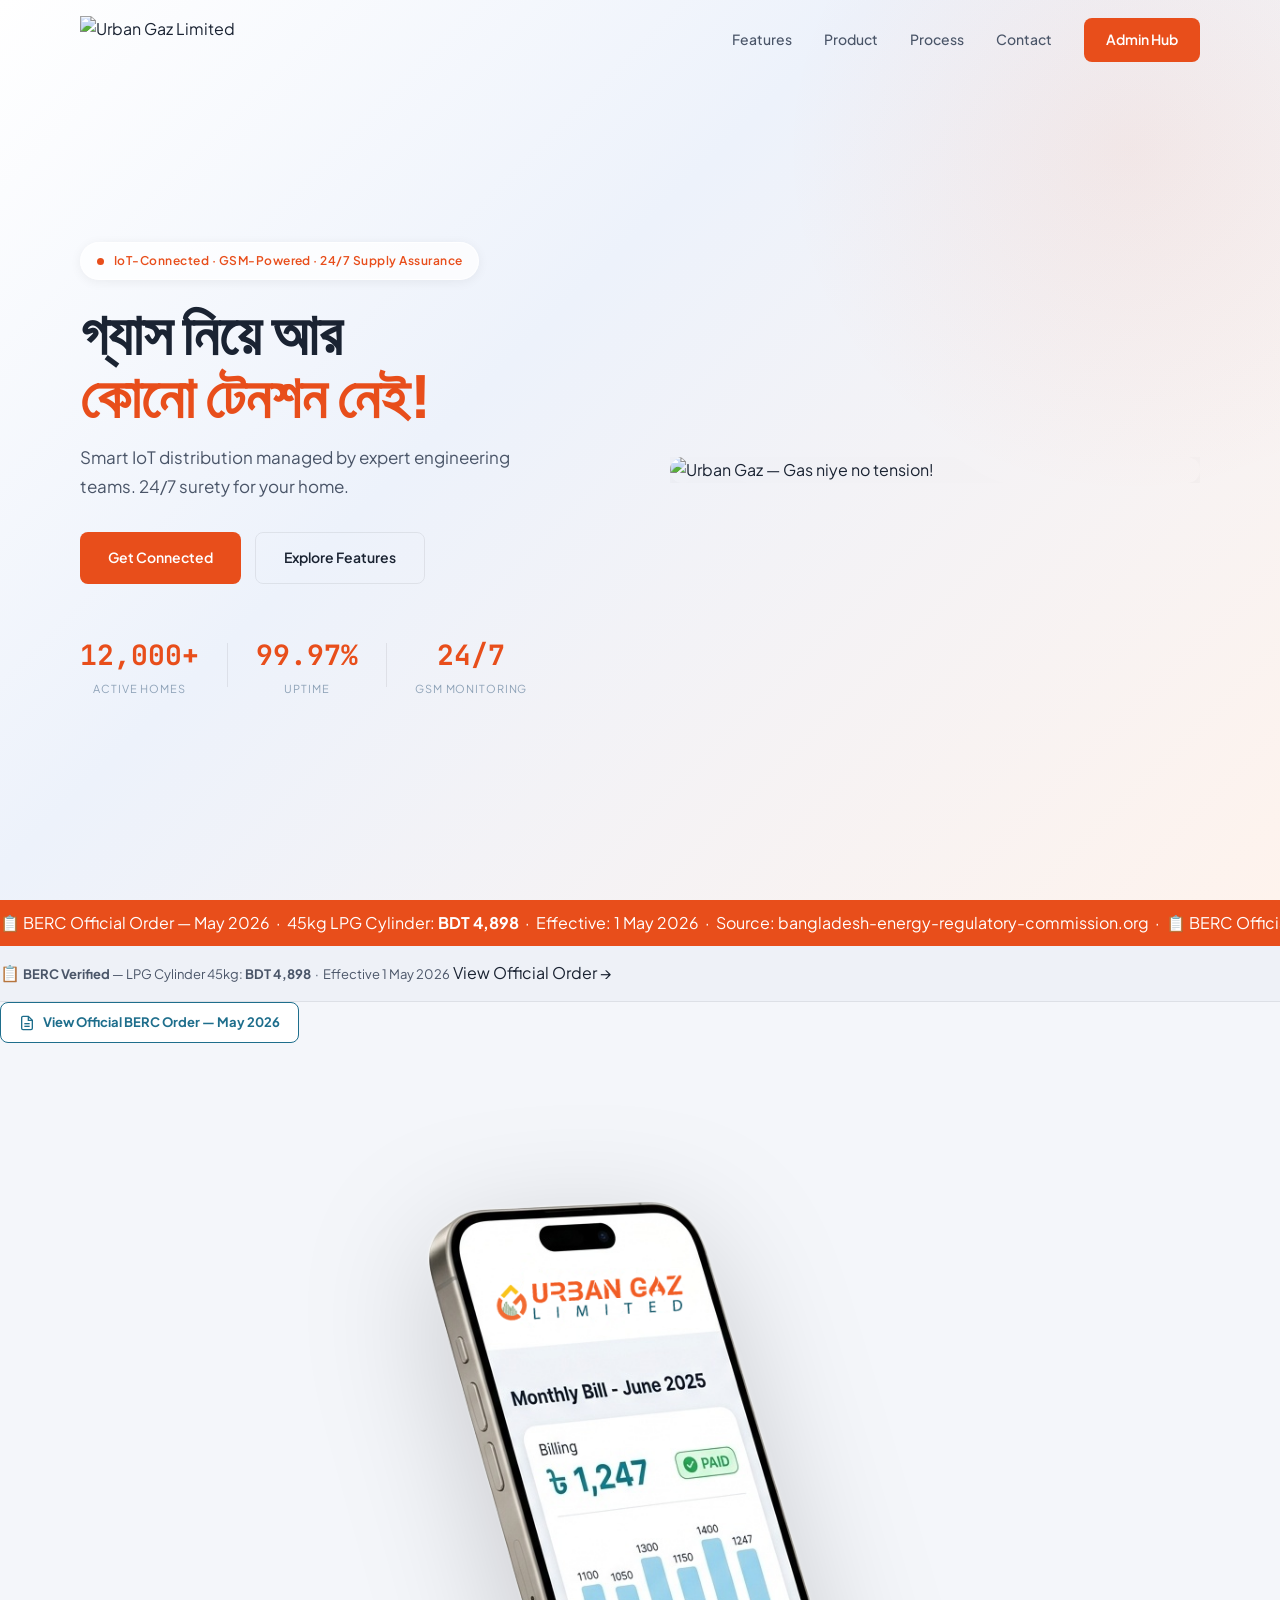
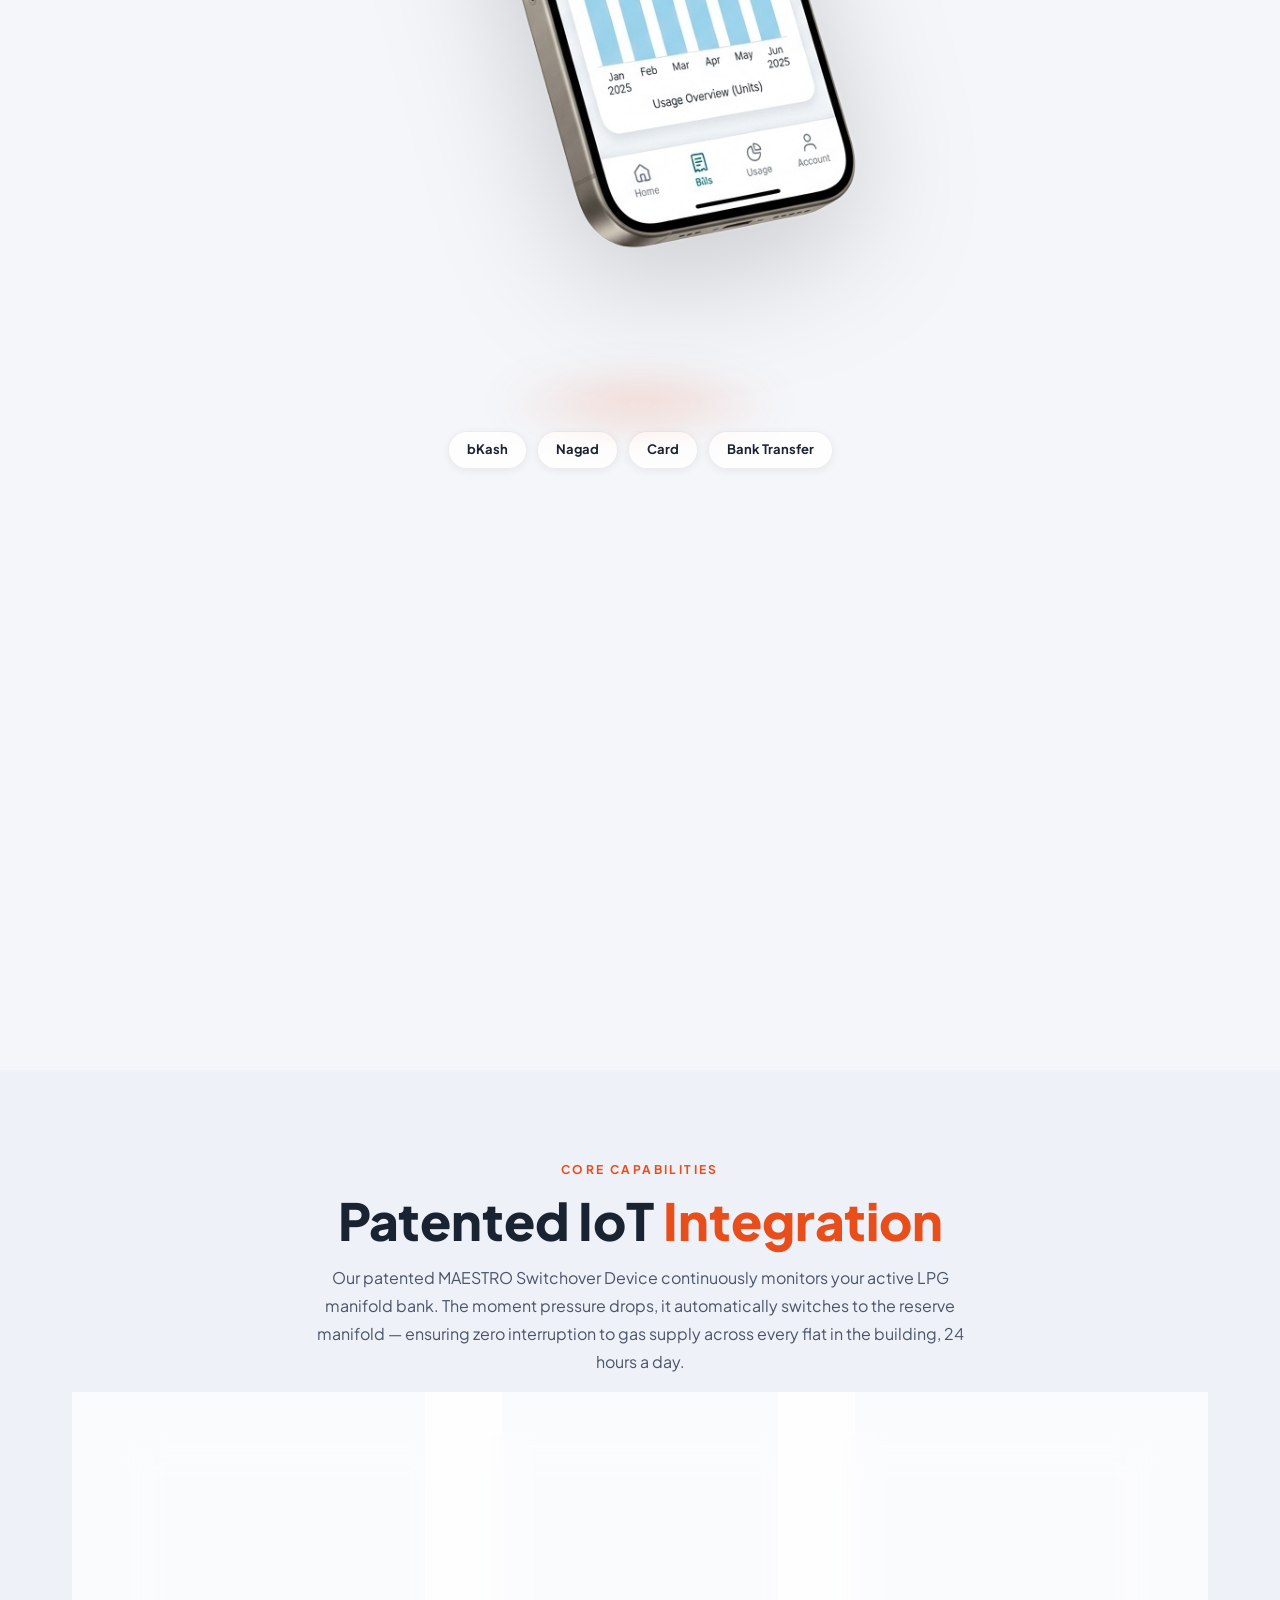
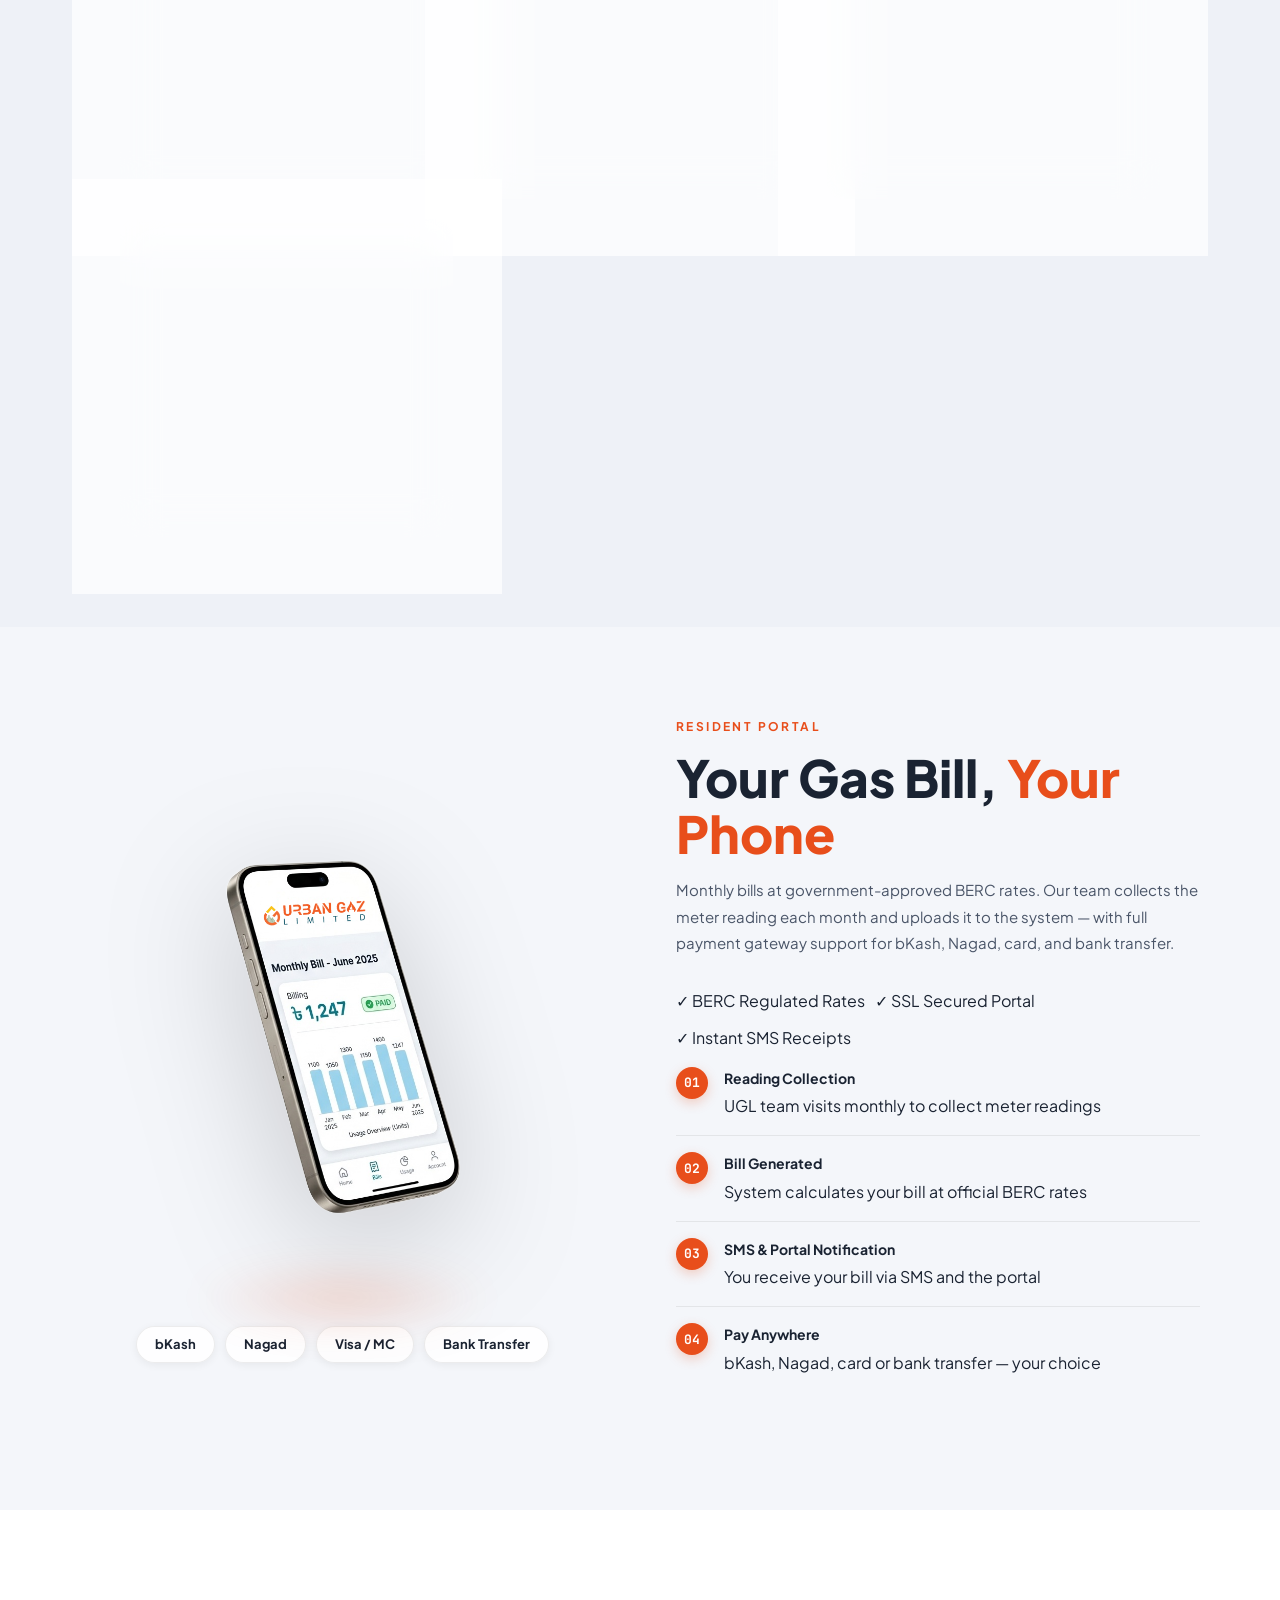
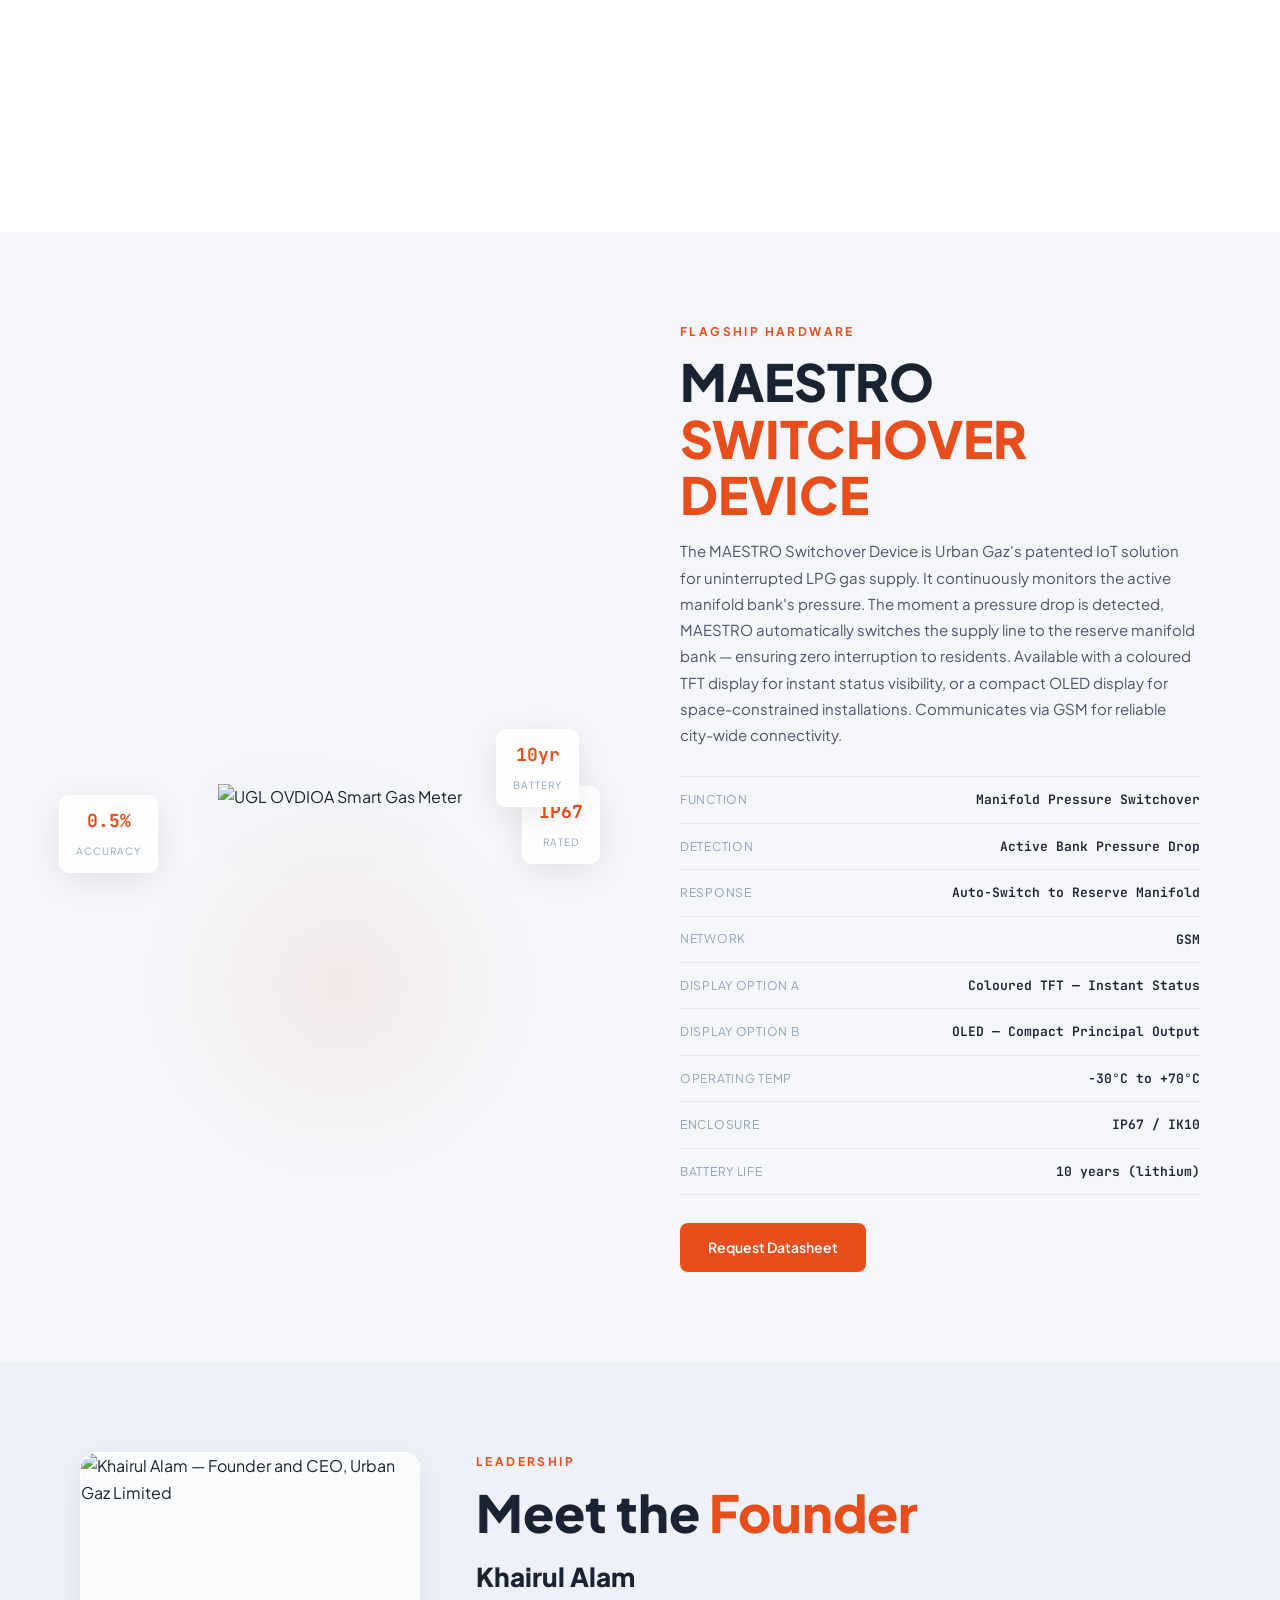
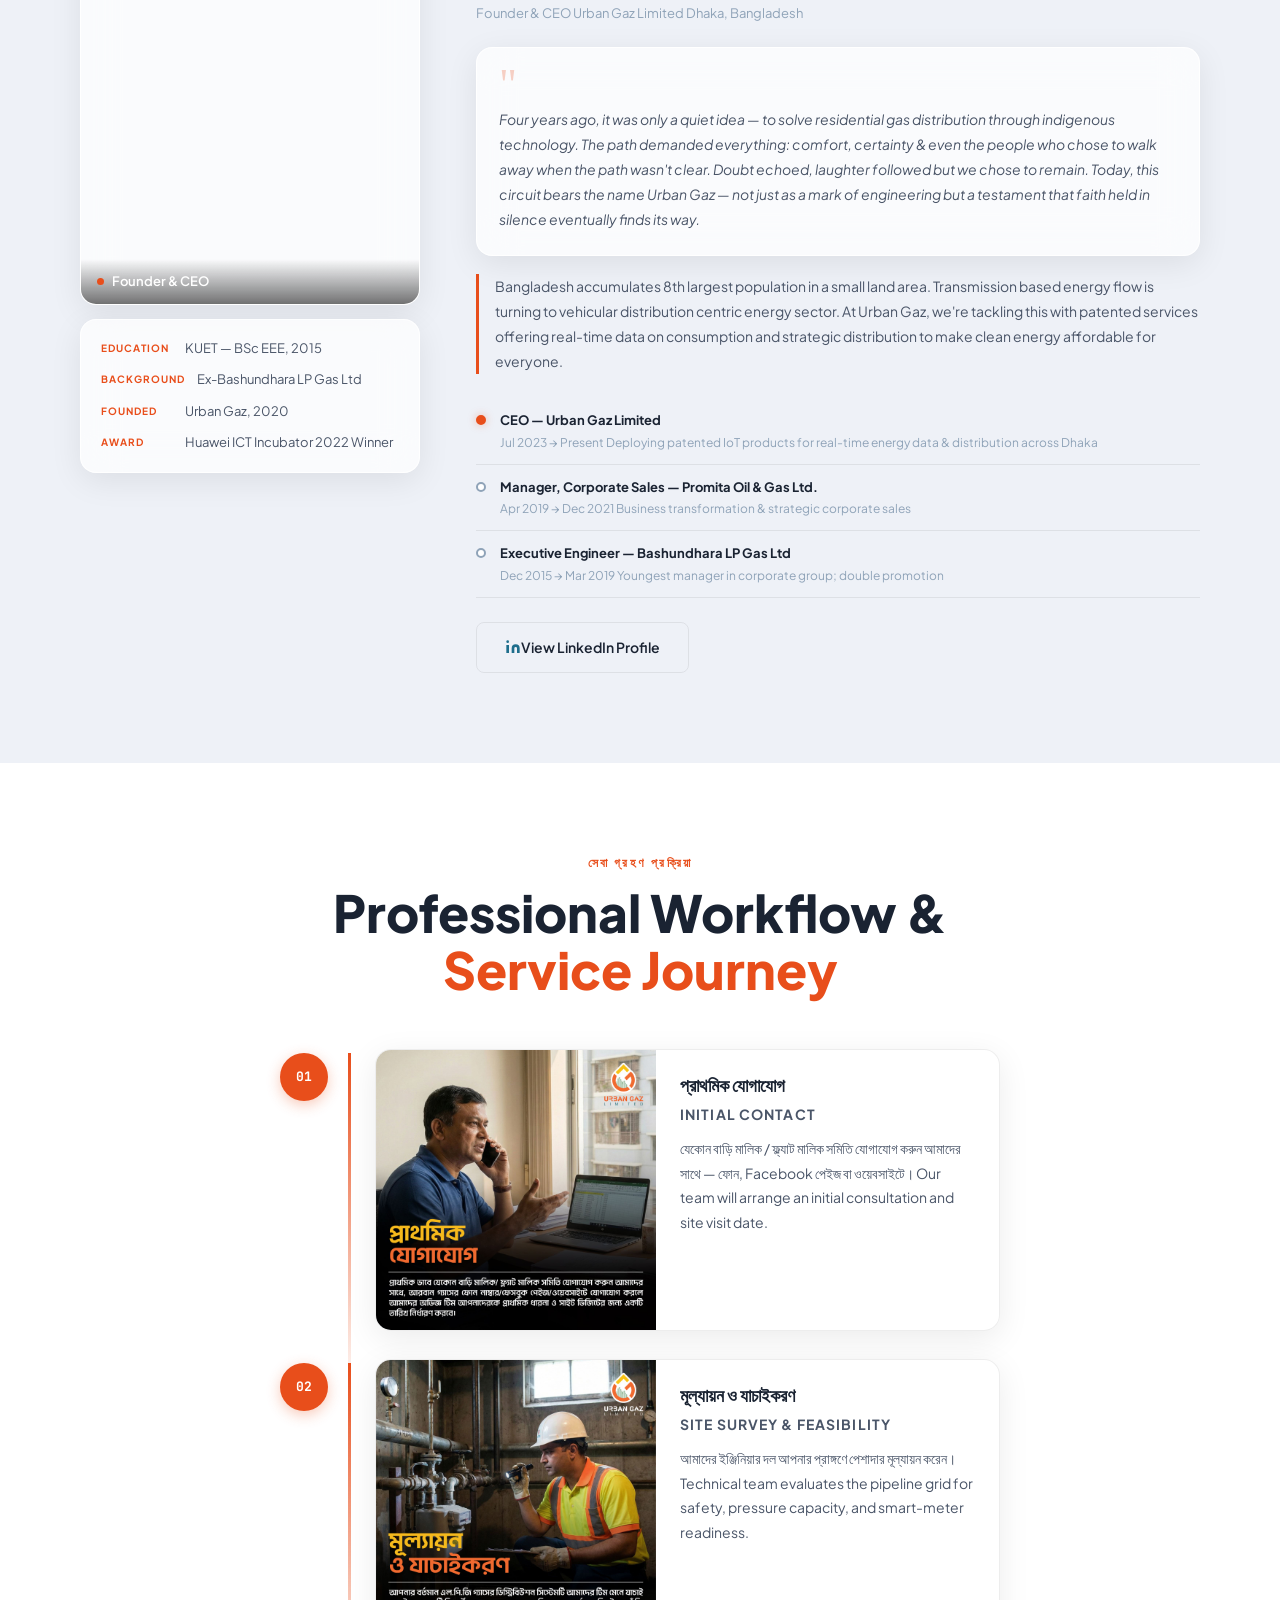
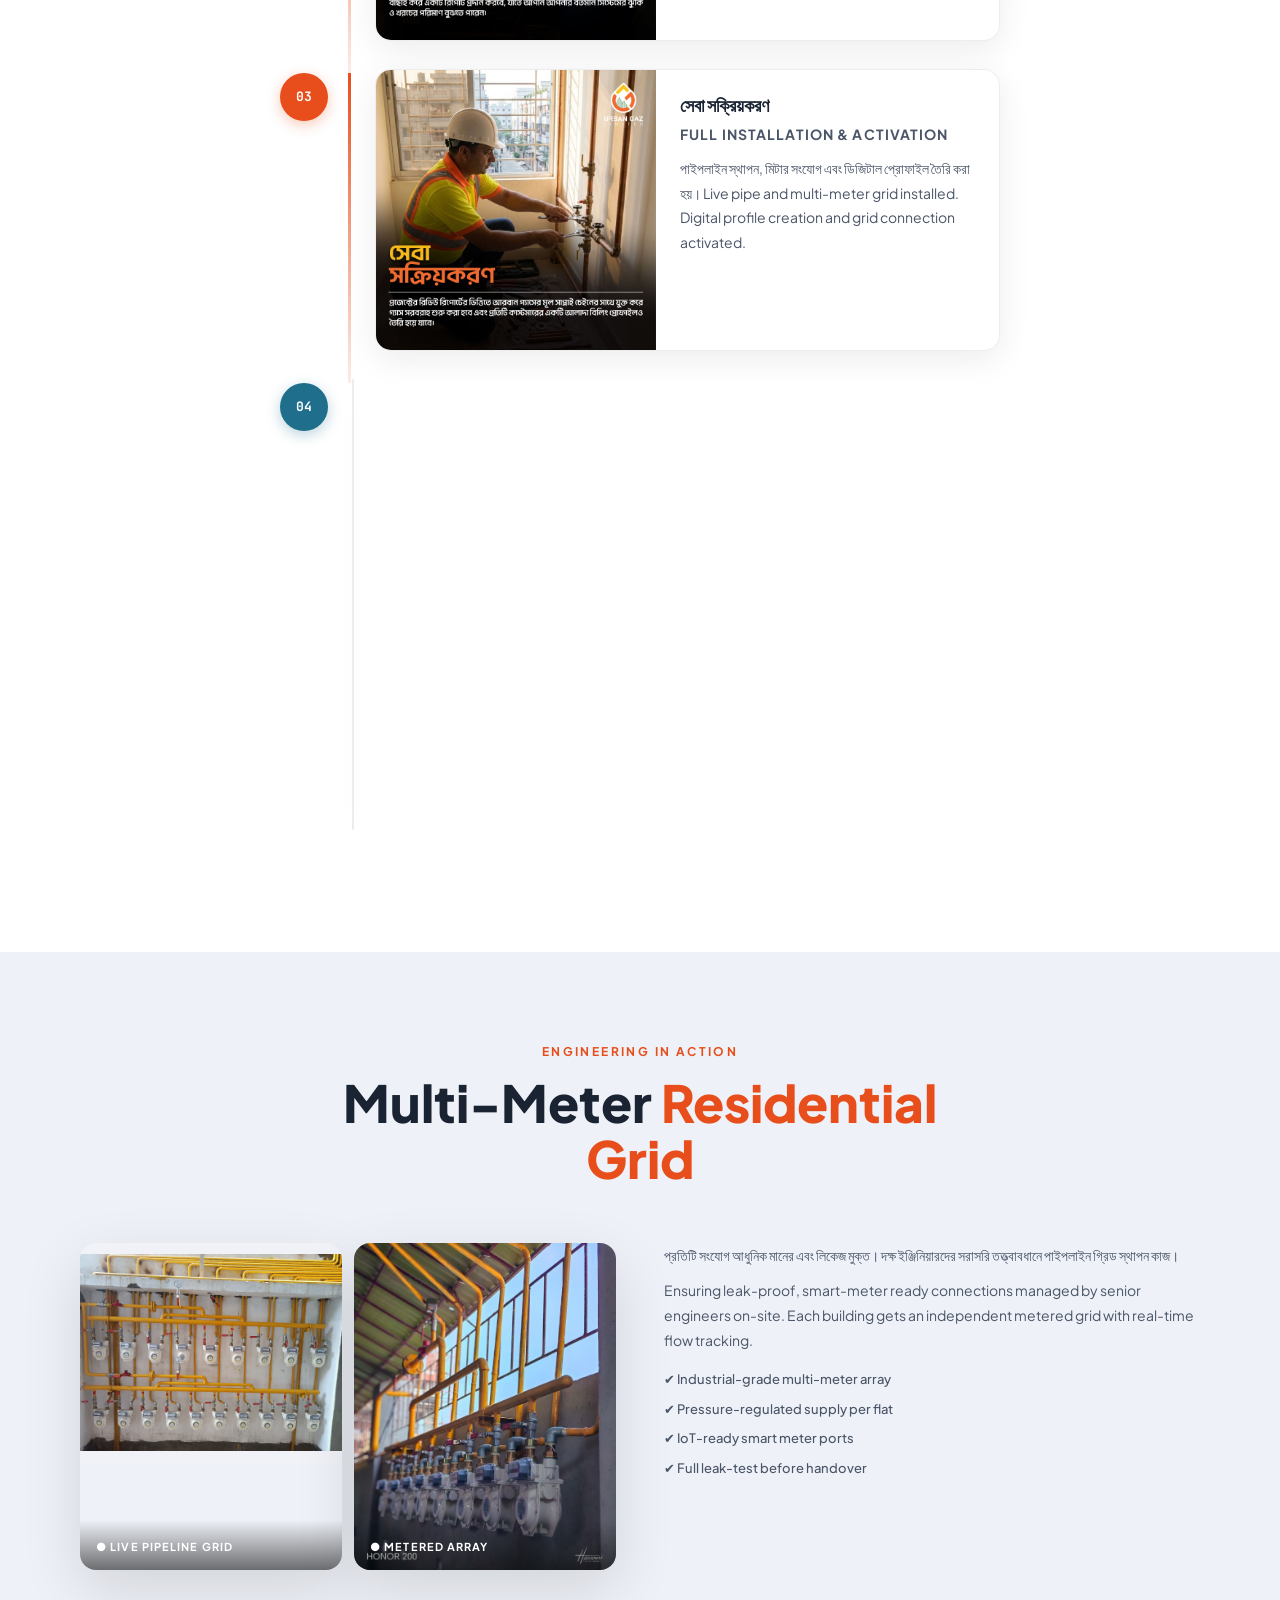
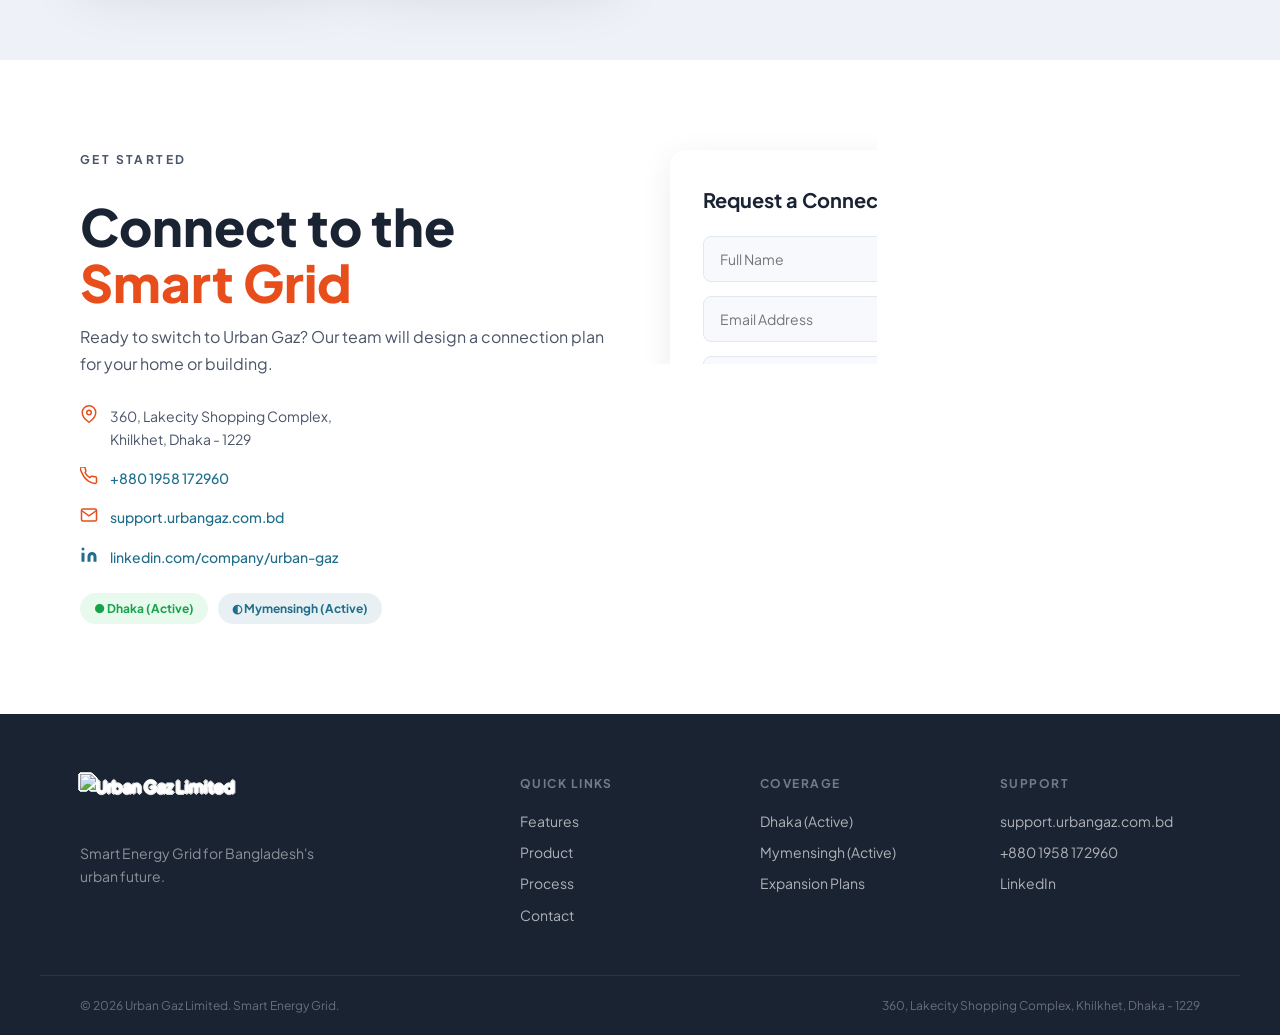
==== index.html @ 60dc3838 "fix: resolve all encoding corruption, restore features/app sections, correct step images, enlarge ap" ====
<!DOCTYPE html>
<html lang="en">
<head>
  <meta charset="UTF-8">
  <meta name="viewport" content="width=device-width, initial-scale=1.0">
  <title>Urban Gaz Limited | Professional Smart Gas Solutions</title>
  <meta name="description" content="Urban Gaz Limited — Smart IoT gas distribution, expert engineering teams. Serving Dhaka & Mymensingh.">
  <link rel="preconnect" href="https://fonts.googleapis.com">
  <link href="https://fonts.googleapis.com/css2?family=Plus+Jakarta+Sans:wght@300;400;500;600;700;800&family=JetBrains+Mono:wght@400;600&display=swap" rel="stylesheet">
  <link rel="stylesheet" href="style.css">
</head>
<body>

<!-- •• NAVBAR •• -->
<nav id="navbar">
  <div class="nav-inner">
    <a href="#" class="nav-logo">
      <img src="logo.png" alt="Urban Gaz Limited" class="nav-logo-img">
    </a>
    <div class="nav-links" id="navLinks">
      <a href="#features">Features</a>
      <a href="#product">Product</a>
      <a href="#workflow">Process</a>
      <a href="#contact">Contact</a>
      <a href="#admin" class="nav-cta" id="adminBtn">Admin Hub</a>
    </div>
    <button class="hamburger" id="hamburger" aria-label="Toggle menu">
      <span></span><span></span><span></span>
    </button>
  </div>
</nav>

<!-- •• HERO •• -->
<section id="hero">
  <div class="hero-bg"></div>
  <div class="container hero-layout">
    <div class="hero-text">
      <div class="hero-badge">
        <span class="badge-pulse"></span>
        IoT-Connected · GSM-Powered · 24/7 Supply Assurance
      </div>
      <h1>গ্যাস নিয়ে আর<br><span class="highlight">কোনো টেনশন নেই!</span></h1>
      <p class="hero-en">Smart IoT distribution managed by expert engineering teams. 24/7 surety for your home.</p>
      <div class="hero-actions">
        <a href="#workflow" class="btn-primary">Get Connected</a>
        <a href="#features" class="btn-outline">Explore Features</a>
      </div>
      <div class="hero-stats">
        <div class="hstat">
          <strong class="stat-count" data-target="12000" data-suffix="+">0</strong>
          <small>Active Homes</small>
        </div>
        <div class="hstat-div"></div>
        <div class="hstat">
          <strong class="stat-count" data-target="99" data-suffix=".97%">0</strong>
          <small>Uptime</small>
        </div>
        <div class="hstat-div"></div>
        <div class="hstat">
          <strong>24/7</strong>
          <small>GSM Monitoring</small>
        </div>
      </div>
    </div>
    <div class="hero-visual">
      <div class="hero-img-frame hero-img-clean">
        <img src="1764078247771.jpeg" alt="Urban Gaz — Gas niye no tension!" class="hero-img">
      </div>
    </div>
  </div>
</section>

<!-- •• LPG PRICE TICKER •• -->
<div class="price-ticker">
  <div class="ticker-track">
    <span>📋 BERC Official Order — May 2026 &nbsp;·&nbsp; 45kg LPG Cylinder: <strong>BDT 4,898</strong> &nbsp;·&nbsp; Effective: 1 May 2026 &nbsp;·&nbsp; Source: bangladesh-energy-regulatory-commission.org &nbsp;·&nbsp; 📋 BERC Official Order — May 2026 &nbsp;·&nbsp; 45kg LPG Cylinder: <strong>BDT 4,898</strong> &nbsp;·&nbsp; Effective: 1 May 2026</span>
  </div>
</div>
</div>

<!-- •• BERC NOTICE BAR •• -->
<div class="berc-notice">
  <div class="berc-inner">
    <span class="berc-icon">📋</span>
    <span class="berc-text"><strong>BERC Verified</strong> — LPG Cylinder 45kg: <strong>BDT 4,898</strong> &nbsp;·&nbsp; Effective 1 May 2026</span>
    <a href="https://berc.org.bd" target="_blank" class="berc-link">View Official Order →</a>
  </div>
</div>
      <a href="https://objectstorage.ap-dcc-gazipur-1.oraclecloud15.com/n/axvjbnqprylg/b/V2Ministry/o/office-berc/2026/4/0293de36-c1a1-4d4a-87d8-cfc4e00d7ce0.pdf" target="_blank" rel="noopener noreferrer" class="berc-btn">
        <svg width="16" height="16" viewBox="0 0 24 24" fill="none" stroke="currentColor" stroke-width="2"><path d="M14 2H6a2 2 0 00-2 2v16a2 2 0 002 2h12a2 2 0 002-2V8z"/><polyline points="14 2 14 8 20 8"/><line x1="16" y1="13" x2="8" y2="13"/><line x1="16" y1="17" x2="8" y2="17"/></svg>
        View Official BERC Order — May 2026
      </a>
      <div class="app-visual reveal">
        <div class="app-phone-wrap">
          <div class="app-phone-glow"></div>
          <img src="app_mockup.png" alt="Urban Gaz Smart Billing App" class="app-phone-img">
        </div>
        <!-- Payment method badges -->
        <div class="app-pay-badges">
          <span class="pay-badge">bKash</span>
          <span class="pay-badge">Nagad</span>
          <span class="pay-badge">Card</span>
          <span class="pay-badge">Bank Transfer</span>
        </div>
      </div>

      <!-- App info -->
      <div class="app-info reveal" data-delay="150">
        <p class="eyebrow">Urban Gaz Resident Portal</p>
        <h2>Pay Your Bill<br><span class="highlight">Anytime, Anywhere</span></h2>
        <p class="app-desc">আমাদের স্মার্ট বিলিং পোর্টাল আপনার গ্যাস বিল পরিচালনা সহজ করে দেয়। Monthly bills at government-approved rates, delivered to your phone — with full payment gateway support.</p>

        <div class="app-steps">
          <div class="app-step">
            <div class="app-step-num">1</div>
            <div>
              <strong>Reading Collection</strong>
              <p>Our team visits each month to collect the gas meter reading from your building's meter panel and logs it into the system.</p>
            </div>
          </div>
          <div class="app-step">
            <div class="app-step-num">2</div>
            <div>
              <strong>Bill Generation</strong>
              <p>System calculates your bill at the current BERC-approved rate and generates an itemised statement.</p>
            </div>
          </div>
          <div class="app-step">
            <div class="app-step-num">3</div>
            <div>
              <strong>SMS &amp; Portal Notification</strong>
              <p>You receive an SMS alert with bill amount and a link to the resident portal for review.</p>
            </div>
          </div>
          <div class="app-step">
            <div class="app-step-num">4</div>
            <div>
              <strong>Payment Gateway</strong>
              <p>Pay instantly via bKash, Nagad, debit/credit card, or bank transfer. Receipt issued immediately.</p>
            </div>
          </div>
        </div>

        <div class="app-trust-row">
          <span class="trust-pill">BERC Compliant</span>
          <span class="trust-pill">SSL Secured</span>
          <span class="trust-pill">Instant Receipt</span>
        </div>
      </div>

    </div>
  </div>
</section>

<!-- •• COVERAGE •• -->

<!-- FEATURES -->
<section id="features">
  <div class="container">
    <div class="section-head reveal">
      <p class="eyebrow">Core Capabilities</p>
      <h2>Patented IoT <span class="highlight">Integration</span></h2>
      <p class="section-sub">Our patented MAESTRO Switchover Device continuously monitors your active LPG manifold bank. The moment pressure drops, it automatically switches to the reserve manifold &mdash; ensuring zero interruption to gas supply across every flat in the building, 24 hours a day.</p>
    </div>
    <div class="features-grid">
      <div class="feat-card glass reveal" data-delay="0">
        <div class="feat-icon" style="background: rgba(232,78,27,0.1)">
          <svg width="28" height="28" viewBox="0 0 28 28" fill="none"><path d="M4 20l6-8 5 4 5-10 4 6" stroke="#E84E1B" stroke-width="2.2" stroke-linecap="round" stroke-linejoin="round"/><circle cx="24" cy="8" r="3" fill="#E84E1B" opacity=".3"/></svg>
        </div>
        <h3>Pressure-Sensing Switchover</h3>
        <p>MAESTRO monitors the active manifold bank’s LPG pressure. On detecting a pressure drop, it instantly activates the reserve manifold — guaranteeing uninterrupted gas supply without any manual intervention.</p>
        <div class="feat-chip">Auto Switchover</div>
      </div>
      <div class="feat-card glass reveal" data-delay="150">
        <div class="feat-icon" style="background: rgba(245,166,35,0.1)">
          <svg width="28" height="28" viewBox="0 0 28 28" fill="none"><path d="M14 3l2 5h5l-4 3 2 5-5-3-5 3 2-5-4-3h5z" stroke="#F5A623" stroke-width="2" stroke-linejoin="round"/></svg>
        </div>
        <h3>Smart Billing App</h3>
        <p>Monthly bills at government-approved BERC rates, delivered to your phone via SMS and the resident portal. Pay via bKash, Nagad, card or bank transfer.</p>
        <div class="feat-chip" style="background:rgba(245,166,35,0.1);color:#c8860a">Billing</div>
      </div>
      <div class="feat-card glass reveal" data-delay="200">
        <div class="feat-icon" style="background: rgba(232,78,27,0.1)">
          <svg width="28" height="28" viewBox="0 0 28 28" fill="none"><path d="M14 4C8.477 4 4 8.477 4 14s4.477 10 10 10 10-4.477 10-10S19.523 4 14 4z" stroke="#E84E1B" stroke-width="2"/><path d="M14 4s-4 4-4 10 4 10 4 10M14 4s4 4 4 10-4 10-4 10M4 14h20" stroke="#E84E1B" stroke-width="2"/></svg>
        </div>
        <h3>Cloud Connected</h3>
        <p>Real-time data synced to our cloud infrastructure. Accessible via your resident portal or the UGL mobile app anytime, anywhere.</p>
        <div class="feat-chip">Cloud</div>
      </div>
      <div class="feat-card glass reveal" data-delay="250">
        <div class="feat-icon" style="background: rgba(30,110,140,0.1)">
          <svg width="28" height="28" viewBox="0 0 28 28" fill="none"><rect x="3" y="3" width="9" height="9" rx="1.5" stroke="#1E6E8C" stroke-width="2"/><rect x="16" y="3" width="9" height="9" rx="1.5" stroke="#1E6E8C" stroke-width="2"/><rect x="3" y="16" width="9" height="9" rx="1.5" stroke="#1E6E8C" stroke-width="2"/><rect x="16" y="16" width="9" height="9" rx="1.5" stroke="#1E6E8C" stroke-width="2"/></svg>
        </div>
        <h3>Multi-Zone Management</h3>
        <p>Manage multiple buildings, franchises, and flat units from one dashboard. Hierarchical access for district managers, engineers, and billing staff.</p>
        <div class="feat-chip" style="background:rgba(30,110,140,0.1);color:#1E6E8C">Management</div>
      </div>
    </div>
  </div>
</section>

<!-- APP SHOWCASE -->
<section id="app">
  <div class="container">
    <div class="app-layout">
      <!-- Phone mockup -->
      <div class="app-visual reveal">
        <div class="app-phone-wrap">
          <div class="app-phone-glow"></div>
          <img src="app_mockup.png" alt="Urban Gaz Smart Billing App" class="app-phone-img">
        </div>
        <div class="app-pay-badges">
          <span class="pay-badge">bKash</span>
          <span class="pay-badge">Nagad</span>
          <span class="pay-badge">Visa / MC</span>
          <span class="pay-badge">Bank Transfer</span>
        </div>
      </div>
      <!-- App content -->
      <div class="app-content reveal" data-delay="100">
        <p class="eyebrow">Resident Portal</p>
        <h2>Your Gas Bill, <span class="highlight">Your Phone</span></h2>
        <p class="app-desc">Monthly bills at government-approved BERC rates. Our team collects the meter reading each month and uploads it to the system — with full payment gateway support for bKash, Nagad, card, and bank transfer.</p>
        <div class="app-trust-row">
          <span class="trust-badge">✓ BERC Regulated Rates</span>
          <span class="trust-badge">✓ SSL Secured Portal</span>
          <span class="trust-badge">✓ Instant SMS Receipts</span>
        </div>
        <div class="app-steps">
          <div class="app-step">
            <div class="app-step-num">01</div>
            <div class="app-step-text">
              <strong>Reading Collection</strong>
              <span>UGL team visits monthly to collect meter readings</span>
            </div>
          </div>
          <div class="app-step">
            <div class="app-step-num">02</div>
            <div class="app-step-text">
              <strong>Bill Generated</strong>
              <span>System calculates your bill at official BERC rates</span>
            </div>
          </div>
          <div class="app-step">
            <div class="app-step-num">03</div>
            <div class="app-step-text">
              <strong>SMS &amp; Portal Notification</strong>
              <span>You receive your bill via SMS and the portal</span>
            </div>
          </div>
          <div class="app-step">
            <div class="app-step-num">04</div>
            <div class="app-step-text">
              <strong>Pay Anywhere</strong>
              <span>bKash, Nagad, card or bank transfer — your choice</span>
            </div>
          </div>
        </div>
      </div>
    </div>
  </div>
</section>

<section id="coverage">
  <div class="container">
    <div class="coverage-grid">
      <div class="cov-card glass reveal">
        <div class="cov-icon active-dot"></div>
        <h4>Active Users: Dhaka</h4>
        <p>Real-time households managed in the capital.</p>
        <span class="cov-tag active">●  Live</span>
      </div>
      <div class="cov-card glass reveal" data-delay="100">
        <div class="cov-icon expand-dot"></div>
        <h4>Expansion: Mymensingh</h4>
        <p>Site assessment and pipeline planning underway.</p>
        <span class="cov-tag expanding">●  In Progress</span>
      </div>
      <div class="cov-card glass reveal" data-delay="200">
        <div class="cov-icon eng-dot"></div>
        <h4>Engineering Support</h4>
        <p>Direct supervision by operations engineers. 24/7 on-call response.</p>
        <span class="cov-tag eng">⚙ 24/7</span>
      </div>
    </div>
  </div>
</section>

<!--     PRODUCT     -->
<section id="product">
  <div class="container product-layout">
    <div class="product-img-wrap reveal">
      <div class="product-glow"></div>
      <img src="iot_product.png" alt="UGL OVDIOA Smart Gas Meter" class="product-img">
      <div class="spec-badge sb-1">
        <strong>IP67</strong><small>Rated</small>
      </div>
      <div class="spec-badge sb-2">
        <strong>0.5%</strong><small>Accuracy</small>
      </div>
      <div class="spec-badge sb-3">
        <strong>10yr</strong><small>Battery</small>
      </div>
    </div>
    <div class="product-info reveal" data-delay="150">
      <p class="eyebrow">Flagship Hardware</p>
      <h2>MAESTRO<br><span class="highlight">SWITCHOVER DEVICE</span></h2>
      <p class="product-desc">The MAESTRO Switchover Device is Urban Gaz's patented IoT solution for uninterrupted LPG gas supply. It continuously monitors the active manifold bank's pressure. The moment a pressure drop is detected, MAESTRO automatically switches the supply line to the reserve manifold bank — ensuring zero interruption to residents. Available with a coloured TFT display for instant status visibility, or a compact OLED display for space-constrained installations. Communicates via GSM for reliable city-wide connectivity.</p>
      <div class="spec-table">
        <div class="spec-row"><span>Function</span><span class="mono">Manifold Pressure Switchover</span></div>
        <div class="spec-row"><span>Detection</span><span class="mono">Active Bank Pressure Drop</span></div>
        <div class="spec-row"><span>Response</span><span class="mono">Auto-Switch to Reserve Manifold</span></div>
        <div class="spec-row"><span>Network</span><span class="mono">GSM</span></div>
        <div class="spec-row"><span>Display Option A</span><span class="mono">Coloured TFT — Instant Status</span></div>
        <div class="spec-row"><span>Display Option B</span><span class="mono">OLED — Compact Principal Output</span></div>
        <div class="spec-row"><span>Operating Temp</span><span class="mono">-30°C to +70°C</span></div>
        <div class="spec-row"><span>Enclosure</span><span class="mono">IP67 / IK10</span></div>
        <div class="spec-row"><span>Battery Life</span><span class="mono">10 years (lithium)</span></div>
      </div>
      <a href="#contact" class="btn-primary">Request Datasheet</a>
    </div>
  </div>
</section>

<!-- •• CEO •• -->
<section id="ceo">
  <div class="container">
    <div class="ceo-layout">

      <div class="ceo-photo-col reveal">
        <div class="ceo-photo-wrap glass">
          <img src="Ronyvai.jpg" alt="Khairul Alam — Founder and CEO, Urban Gaz Limited" class="ceo-photo">
          <div class="ceo-photo-badge">
            <span class="badge-pulse"></span>
            Founder &amp; CEO
          </div>
        </div>
        <div class="ceo-quick-facts glass">
          <div class="cqf-row"><span class="cqf-label">Education</span><span>KUET — BSc EEE, 2015</span></div>
          <div class="cqf-row"><span class="cqf-label">Background</span><span>Ex-Bashundhara LP Gas Ltd</span></div>
          <div class="cqf-row"><span class="cqf-label">Founded</span><span>Urban Gaz, 2020</span></div>
          <div class="cqf-row"><span class="cqf-label">Award</span><span>Huawei ICT Incubator 2022 Winner</span></div>
        </div>
      </div>

      <div class="ceo-content reveal" data-delay="150">
        <p class="eyebrow">Leadership</p>
        <h2>Meet the <span class="highlight">Founder</span></h2>
        <h3 class="ceo-name">Khairul Alam</h3>
        <p class="ceo-title-tag">Founder &amp; CEO  Urban Gaz Limited  Dhaka, Bangladesh</p>

        <div class="ceo-bio-block glass">
          <div class="quote-mark-sm">"</div>
          <p>Four years ago, it was only a quiet idea — to solve residential gas distribution through indigenous technology. The path demanded everything: comfort, certainty &amp; even the people who chose to walk away when the path wasn't clear. Doubt echoed, laughter followed but we chose to remain. Today, this circuit bears the name Urban Gaz — not just as a mark of engineering but a testament that faith held in silence eventually finds its way.</p>
        </div>

        <blockquote class="ceo-vision">Bangladesh accumulates 8th largest population in a small land area. Transmission based energy flow is turning to vehicular distribution centric energy sector. At Urban Gaz, we're tackling this with patented services offering real-time data on consumption and strategic distribution to make clean energy affordable for everyone.</blockquote>

        <div class="ceo-career">
          <div class="career-item">
            <div class="career-dot active"></div>
            <div><strong>CEO — Urban Gaz Limited</strong><small>Jul 2023  →  Present  Deploying patented IoT products for real-time energy data &amp; distribution across Dhaka</small></div>
          </div>
          <div class="career-item">
            <div class="career-dot"></div>
            <div><strong>Manager, Corporate Sales — Promita Oil &amp; Gas Ltd.</strong><small>Apr 2019  →  Dec 2021  Business transformation &amp; strategic corporate sales</small></div>
          </div>
          <div class="career-item">
            <div class="career-dot"></div>
            <div><strong>Executive Engineer — Bashundhara LP Gas Ltd</strong><small>Dec 2015  →  Mar 2019  Youngest manager in corporate group; double promotion</small></div>
          </div>
        </div>

        <a href="https://www.linkedin.com/in/khairul-alam-64784a12b/" target="_blank" class="btn-outline">
          <svg width="16" height="16" viewBox="0 0 24 24" fill="#1E6E8C"><path d="M16 8a6 6 0 016 6v7h-4v-7a2 2 0 00-2-2 2 2 0 00-2 2v7h-4v-7a6 6 0 016-6zM2 9h4v12H2z"/><circle cx="4" cy="4" r="2"/></svg>
          View LinkedIn Profile
        </a>
      </div>

    </div>
  </div>
</section>

<!-- •• WORKFLOW •• -->
<section id="workflow">
  <div class="container">
    <div class="section-head reveal">
      <p class="eyebrow">সেবা গ্রহণ প্রক্রিয়া</p>
    <h2>Professional Workflow &amp;<br><span class="highlight">Service Journey</span></h2>
    </div>
    <div class="workflow-timeline">

      <div class="wt-item reveal" data-delay="0">
        <div class="wt-marker"><span>01</span></div>
        <div class="wt-line"></div>
        <div class="wt-body glass">
          <div class="wt-row">
            <img src="1765723874208.jpeg" alt="Initial Contact" class="wt-img">
            <div class="wt-text">
              <h4>প্রাথমিক যোগাযোগ</h4>
              <p class="wt-sub">Initial Contact</p>
              <p>যেকোন বাড়ি মালিক / ফ্ল্যাট মালিক সমিতি যোগাযোগ করুন আমাদের সাথে — ফোন, Facebook পেইজ বা ওয়েবসাইটে। Our team will arrange an initial consultation and site visit date.</p>
            </div>
          </div>
        </div>
      </div>

      <div class="wt-item reveal" data-delay="100">
        <div class="wt-marker"><span>02</span></div>
        <div class="wt-line"></div>
        <div class="wt-body glass">
          <div class="wt-row">
            <img src="1765723874683.jpeg" alt="Site Survey" class="wt-img">
            <div class="wt-text">
              <h4>মূল্যায়ন ও যাচাইকরণ</h4>
              <p class="wt-sub">Site Survey &amp; Feasibility</p>
              <p>আমাদের ইঞ্জিনিয়ার দল আপনার প্রাঙ্গণে পেশাদার মূল্যায়ন করেন। Technical team evaluates the pipeline grid for safety, pressure capacity, and smart-meter readiness.</p>
            </div>
          </div>
        </div>
      </div>

      <div class="wt-item reveal" data-delay="200">
        <div class="wt-marker"><span>03</span></div>
        <div class="wt-line"></div>
        <div class="wt-body glass">
          <div class="wt-row">
            <img src="1765723874223.jpeg" alt="Full Installation" class="wt-img">
            <div class="wt-text">
              <h4>সেবা সক্রিয়করণ</h4>
              <p class="wt-sub">Full Installation &amp; Activation</p>
              <p>পাইপলাইন স্থাপন, মিটার সংযোগ এবং ডিজিটাল প্রোফাইল তৈরি করা হয়। Live pipe and multi-meter grid installed. Digital profile creation and grid connection activated.</p>
            </div>
          </div>
        </div>
      </div>

      <div class="wt-item reveal" data-delay="300">
        <div class="wt-marker last"><span>04</span></div>
        <div class="wt-line"></div>
        <div class="wt-body glass">
          <div class="wt-row">
            <img src="1765723868520.jpeg" alt="Full Service Active" class="wt-img">
            <div class="wt-text">
              <h4>পূর্ণাঙ্গ সেবা</h4>
              <p class="wt-sub">Service Acceptance &amp; Sign-off</p>
              <p>আমাদের টিম চূড়ান্ত পরিদর্শন করে। আপনি সংযোগ পরীক্ষা করেন এবং আনুষ্ঠানিকভাবে সেবা গ্রহণ করেন। Our team conducts final inspection — you verify and formally sign off the connection before go-live.</p>
            </div>
          </div>
        </div>
      </div>



    </div>
  </div>
</div>
</section>

<!-- •• MULTI-METER RESIDENTIAL GRID •• -->
<section id="installation">
  <div class="container">
    <div class="section-head reveal">
      <p class="eyebrow">Engineering in Action</p>
      <h2>Multi-Meter <span class="highlight">Residential Grid</span></h2>
    </div>
    <div class="installation-layout reveal">
      <div class="install-img-grid">
        <div class="install-img-wrap">
          <img src="WhatsApp Image 2026-02-03 at 12.33.32.jpeg" alt="Multi-meter residential pipeline grid — 20 flat building" class="install-img">
          <div class="install-overlay"><span class="install-badge">● LIVE PIPELINE GRID</span></div>
        </div>
        <div class="install-img-wrap">
          <img src="WhatsApp Image 2026-02-03 at 12.33.31.jpeg" alt="UGL multi-meter installation — precision metered array" class="install-img">
          <div class="install-overlay"><span class="install-badge">● METERED ARRAY</span></div>
        </div>
      </div>
      <div class="install-text">
        <p>প্রতিটি সংযোগ আধুনিক মানের এবং লিকেজ মুক্ত। দক্ষ ইঞ্জিনিয়ারদের সরাসরি তত্ত্বাবধানে পাইপলাইন গ্রিড স্থাপন কাজ।</p>
        <p class="en-sub">Ensuring leak-proof, smart-meter ready connections managed by senior engineers on-site. Each building gets an independent metered grid with real-time flow tracking.</p>
        <ul class="install-checks">
          <li>✔ Industrial-grade multi-meter array</li>
          <li>✔ Pressure-regulated supply per flat</li>
          <li>✔ IoT-ready smart meter ports</li>
          <li>✔ Full leak-test before handover</li>
        </ul>
      </div>
    </div>
  </div>
</section>

<!-- •• CONTACT •• -->
<section id="contact">
  <div class="container">
    <div class="contact-layout">
      <div class="contact-info-col reveal">
        <p class="eyebrow">Get Started</p>
        <h2>Connect to the<br><span class="highlight">Smart Grid</span></h2>
        <p>Ready to switch to Urban Gaz? Our team will design a connection plan for your home or building.</p>
        <div class="contact-details">
          <div class="cd-row">
            <svg width="18" height="18" viewBox="0 0 24 24" fill="none" stroke="#E84E1B" stroke-width="2"><path d="M21 10c0 7-9 13-9 13s-9-6-9-13a9 9 0 0118 0z"/><circle cx="12" cy="10" r="3"/></svg>
            <span>360, Lakecity Shopping Complex,<br>Khilkhet, Dhaka - 1229</span>
          </div>
          <div class="cd-row">
            <svg width="18" height="18" viewBox="0 0 24 24" fill="none" stroke="#E84E1B" stroke-width="2"><path d="M22 16.92v3a2 2 0 01-2.18 2 19.79 19.79 0 01-8.63-3.07A19.5 19.5 0 013.07 8.81a19.79 19.79 0 01-3.07-8.63A2 2 0 012 0h3a2 2 0 012 1.72c.127.96.361 1.903.7 2.81a2 2 0 01-.45 2.11L6.91 7.91a16 16 0 006.18 6.18l1.27-1.27a2 2 0 012.11-.45 12.84 12.84 0 002.81.7A2 2 0 0122 14.92z"/></svg>
            <a href="tel:+8801958172960">+880 1958 172960</a>
          </div>
          <div class="cd-row">
            <svg width="18" height="18" viewBox="0 0 24 24" fill="none" stroke="#E84E1B" stroke-width="2"><path d="M4 4h16c1.1 0 2 .9 2 2v12c0 1.1-.9 2-2 2H4c-1.1 0-2-.9-2-2V6c0-1.1.9-2 2-2z"/><polyline points="22,6 12,13 2,6"/></svg>
            <a href="mailto:support.urbangaz.com.bd">support.urbangaz.com.bd</a>
          </div>
          <div class="cd-row">
            <svg width="18" height="18" viewBox="0 0 24 24" fill="#1E6E8C"><path d="M16 8a6 6 0 016 6v7h-4v-7a2 2 0 00-2-2 2 2 0 00-2 2v7h-4v-7a6 6 0 016-6zM2 9h4v12H2z"/><circle cx="4" cy="4" r="2"/></svg>
            <a href="https://www.linkedin.com/company/urban-gaz/" target="_blank">linkedin.com/company/urban-gaz</a>
          </div>
        </div>
        <div class="coverage-pills">
          <span class="pill active-pill">● Dhaka (Active)</span>
          <span class="pill expand-pill">◐ Mymensingh (Active)</span>
        </div>
      </div>
      <div class="contact-form-col reveal" data-delay="150">
        <form class="contact-form glass" id="contactForm">
          <h3>Request a Connection</h3>
          <div class="form-row">
            <input type="text" placeholder="Full Name" required>
            <input type="tel" placeholder="Phone Number" required>
          </div>
          <input type="email" placeholder="Email Address">
          <select>
            <option value="">Connection Type</option>
            <option>Residential — Single Flat</option>
            <option>Residential — Building</option>
            <option>Commercial</option>
            <option>Industrial</option>
          </select>
          <textarea placeholder="Address or additional notes..." rows="3"></textarea>
          <button type="submit" class="btn-primary btn-full">Submit Request &rarr;</button>
        </form>
      </div>
    </div>
  </div>
</section>

<!-- •• ADMIN MODAL •• -->
<div class="modal-overlay" id="adminModal">
  <div class="modal-box glass">
    <button class="modal-close" id="modalClose">&#x2715;</button>
    <div class="modal-lock-icon">
      <svg width="32" height="32" viewBox="0 0 24 24" fill="none" stroke="var(--teal)" stroke-width="2"><rect x="3" y="11" width="18" height="11" rx="2" ry="2"/><path d="M7 11V7a5 5 0 0110 0v4"/></svg>
    </div>
    <h3>Admin Access</h3>
    <p class="modal-warn">Unauthorized entry attempts are logged and reported.</p>
    <input type="text" class="modal-input" placeholder="Username" id="adminUser">
    <input type="password" class="modal-input" placeholder="Password" id="adminPass">
    <button class="btn-primary btn-full" id="adminLogin">Login to Operations Hub</button>
    <p class="modal-note">Operations Hub V8.0 · Authorized personnel only</p>
  </div>
</div>

<!-- •• FOOTER •• -->
<footer>
  <div class="container footer-inner">
    <div class="footer-brand">
      <img src="logo.png" alt="Urban Gaz Limited" class="footer-logo">
      <p>Smart Energy Grid for Bangladesh's urban future.</p>
    </div>
    <div class="footer-links">
      <h5>Quick Links</h5>
      <a href="#features">Features</a>
      <a href="#product">Product</a>
      <a href="#workflow">Process</a>
      <a href="#contact">Contact</a>
    </div>
    <div class="footer-links">
      <h5>Coverage</h5>
      <a href="#">Dhaka (Active)</a>
      <a href="#">Mymensingh (Active)</a>
      <a href="#">Expansion Plans</a>
    </div>
    <div class="footer-links">
      <h5>Support</h5>
      <a href="mailto:support.urbangaz.com.bd">support.urbangaz.com.bd</a>
      <a href="tel:+8801958172960">+880 1958 172960</a>
      <a href="https://www.linkedin.com/company/urban-gaz/" target="_blank">LinkedIn</a>
    </div>
  </div>
  <div class="footer-bottom">
    <p>&copy; 2026 Urban Gaz Limited. Smart Energy Grid.</p>
    <p>360, Lakecity Shopping Complex, Khilkhet, Dhaka - 1229</p>
  </div>
</footer>

<script src="app.js"></script>
</body>
</html>
---- style.css ----
/* ══ DESIGN SYSTEM: Light Glassmorphism — UGL Brand ══
   Colors: Orange #E84E1B · Teal #1E6E8C · Yellow #F5A623
   Font: Plus Jakarta Sans + JetBrains Mono
*/
:root {
  --orange: #E84E1B;
  --orange-light: rgba(232,78,27,0.1);
  --teal: #1E6E8C;
  --teal-light: rgba(30,110,140,0.1);
  --yellow: #F5A623;
  --bg: #F4F6FA;
  --bg2: #EEF1F7;
  --surface: rgba(255,255,255,0.72);
  --surface-strong: rgba(255,255,255,0.88);
  --border: rgba(255,255,255,0.85);
  --border-subtle: rgba(0,0,0,0.07);
  --text1: #1a2332;
  --text2: #4a5568;
  --text3: #8fa3b8;
  --mono: 'JetBrains Mono', monospace;
  --body: 'Plus Jakarta Sans', sans-serif;
  --radius: 16px;
  --shadow: 0 8px 32px rgba(0,0,0,0.08);
  --shadow-lg: 0 20px 60px rgba(0,0,0,0.12);
}

*,*::before,*::after{box-sizing:border-box;margin:0;padding:0}
html{scroll-behavior:smooth}
body{background:var(--bg);color:var(--text1);font-family:var(--body);font-size:16px;line-height:1.65;overflow-x:hidden}
a{text-decoration:none;color:inherit}
img{max-width:100%;display:block}
.mono{font-family:var(--mono)}
.container{max-width:1200px;margin:0 auto;padding:0 40px}

/* ══ GLASS ══ */
.glass{
  background:var(--surface);
  backdrop-filter:blur(20px);
  -webkit-backdrop-filter:blur(20px);
  border:1px solid var(--border);
  border-radius:var(--radius);
  box-shadow:var(--shadow);
}

/* ══ BUTTONS ══ */
.btn-primary{
  display:inline-flex;align-items:center;gap:8px;
  padding:13px 28px;
  background:var(--orange);color:#fff;
  font-family:var(--body);font-weight:600;font-size:14px;
  border:none;border-radius:8px;cursor:pointer;
  transition:all .2s ease;
}
.btn-primary:hover{background:#c73d12;transform:translateY(-2px);box-shadow:0 8px 24px rgba(232,78,27,0.3)}
.btn-outline{
  display:inline-flex;align-items:center;
  padding:13px 28px;
  background:transparent;color:var(--text1);
  font-family:var(--body);font-weight:600;font-size:14px;
  border:1.5px solid var(--border-subtle);border-radius:8px;cursor:pointer;
  transition:all .2s ease;
}
.btn-outline:hover{border-color:var(--orange);color:var(--orange)}
.btn-full{width:100%;justify-content:center}

/* ══ NAVBAR ══ */
#navbar{
  position:fixed;top:0;left:0;right:0;z-index:100;
  border-bottom:1px solid transparent;
  transition:all .3s ease;
}
#navbar.scrolled{
  background:rgba(244,246,250,0.88);
  backdrop-filter:blur(20px);
  border-bottom-color:var(--border-subtle);
  box-shadow:0 4px 20px rgba(0,0,0,0.06);
}
.nav-inner{max-width:1200px;margin:0 auto;padding:16px 40px;display:flex;align-items:center;justify-content:space-between}
.nav-logo-img{height:48px;width:auto}
.nav-links{display:flex;align-items:center;gap:32px}
.nav-links a{font-size:14px;font-weight:500;color:var(--text2);transition:color .2s}
.nav-links a:hover{color:var(--orange)}
.nav-cta{padding:10px 22px;background:var(--orange);color:#fff!important;border-radius:8px;font-weight:600!important}
.nav-cta:hover{background:#c73d12!important;color:#fff!important}
.hamburger{display:none;flex-direction:column;gap:5px;background:none;border:none;cursor:pointer;padding:4px}
.hamburger span{display:block;width:22px;height:2px;background:var(--text1);border-radius:2px;transition:all .3s}

/* ══ HERO ══ */
#hero{min-height:100vh;display:flex;align-items:center;position:relative;overflow:hidden;padding:100px 0 60px}
.hero-bg{
  position:absolute;inset:0;
  background:linear-gradient(135deg,#fff 0%,#edf2fb 40%,#fef3ed 100%);
  z-index:0;
}
.hero-bg::after{
  content:'';position:absolute;
  top:-200px;right:-200px;
  width:700px;height:700px;
  background:radial-gradient(circle,rgba(232,78,27,.07) 0%,transparent 70%);
}
.hero-layout{
  display:grid;grid-template-columns:1fr 1fr;
  gap:60px;align-items:center;position:relative;z-index:1;width:100%
}
.hero-badge{
  display:inline-flex;align-items:center;gap:10px;
  padding:8px 16px;background:var(--surface);
  border:1px solid var(--border);border-radius:30px;
  font-size:12px;font-weight:600;color:var(--orange);
  letter-spacing:.04em;margin-bottom:20px;
  box-shadow:0 2px 12px rgba(0,0,0,.06);
}
.badge-pulse{width:7px;height:7px;border-radius:50%;background:var(--orange);animation:bpulse 2s infinite}
@keyframes bpulse{0%,100%{opacity:1;transform:scale(1)}50%{opacity:.5;transform:scale(1.5)}}
h1{font-size:clamp(40px,4.5vw,72px);font-weight:800;line-height:1.1;margin-bottom:16px;color:var(--text1)}
.highlight{color:var(--orange)}
.hero-en{font-size:17px;color:var(--text2);margin-bottom:32px;max-width:480px;line-height:1.7}
.hero-actions{display:flex;gap:14px;flex-wrap:wrap;margin-bottom:48px}
.hero-stats{display:flex;align-items:center}
.hstat{text-align:center;padding:0 28px}
.hstat:first-child{padding-left:0}
.hstat strong{display:block;font-size:28px;font-weight:700;color:var(--orange);font-family:var(--mono)}
.hstat small{font-size:11px;color:var(--text3);text-transform:uppercase;letter-spacing:.08em;margin-top:2px;display:block}
.hstat-div{width:1px;height:44px;background:var(--border-subtle)}

/* Hero visual */
.hero-visual{position:relative}
.hero-img-frame{position:relative;display:flex;justify-content:center}
.hero-img{width:100%;border-radius:12px;box-shadow:var(--shadow-lg);filter:drop-shadow(0 20px 40px rgba(0,0,0,.15))}
.float-card{
  position:absolute;z-index:3;
  background:var(--surface-strong);
  backdrop-filter:blur(16px);
  border:1px solid var(--border);
  border-radius:12px;padding:10px 14px;
  display:flex;flex-direction:column;gap:2px;
  box-shadow:var(--shadow);animation:float 4s ease-in-out infinite;
}
.fc-flow{top:18%;right:-8%;animation-delay:.2s}
.fc-pressure{bottom:28%;left:-8%;animation-delay:1.6s}
.fc-status{bottom:10%;right:5%;animation-delay:.9s}
@keyframes float{0%,100%{transform:translateY(0)}50%{transform:translateY(-7px)}}
.fc-dot{width:7px;height:7px;border-radius:50%;margin-bottom:4px}
.fc-dot.green{background:#22c55e;box-shadow:0 0 8px rgba(34,197,94,.5)}
.fc-dot.orange{background:var(--orange);box-shadow:0 0 8px rgba(232,78,27,.4)}
.fc-dot.teal{background:var(--teal);box-shadow:0 0 8px rgba(30,110,140,.4)}
.fc-lbl{font-size:10px;color:var(--text3);text-transform:uppercase;letter-spacing:.08em}
.fc-val{font-family:var(--mono);font-size:13px;font-weight:600;color:var(--text1)}

/* ══ PRICE TICKER ══ */
.price-ticker{background:var(--orange);color:#fff;padding:10px 0;overflow:hidden;white-space:nowrap}
.ticker-inner{display:flex;align-items:center;gap:20px;padding:0 40px;font-size:13px;font-weight:500;flex-wrap:wrap}
.ticker-label{font-weight:700;letter-spacing:.03em}
.ticker-sep{opacity:.5}
.ticker-source-link{color:#fff;font-weight:700;opacity:.9;text-decoration:underline;text-underline-offset:3px;white-space:nowrap;transition:opacity .2s}
.ticker-source-link:hover{opacity:1}

/* ══ BERC NOTICE BAR ══ */
.berc-notice{background:var(--bg2);border-bottom:1px solid var(--border-subtle);padding:14px 0}
.berc-notice-inner{display:flex;align-items:center;justify-content:space-between;gap:16px;flex-wrap:wrap}
.berc-notice-left{display:flex;align-items:center;gap:12px;flex-wrap:wrap}
.berc-badge{background:#16a34a;color:#fff;font-size:10px;font-weight:800;letter-spacing:.12em;padding:4px 10px;border-radius:20px;white-space:nowrap}
.berc-text{font-size:13px;color:var(--text2);line-height:1.5}
.berc-btn{
  display:inline-flex;align-items:center;gap:8px;
  padding:9px 18px;
  background:#fff;color:var(--teal);
  border:1.5px solid var(--teal);
  border-radius:8px;
  font-size:13px;font-weight:700;
  white-space:nowrap;transition:background .2s,color .2s;
  flex-shrink:0;
}
.berc-btn:hover{background:var(--teal);color:#fff}
.berc-btn svg{flex-shrink:0}


/* ══ SECTIONS SHARED ══ */
section{padding:90px 0}
.section-head{text-align:center;max-width:680px;margin:0 auto 56px}
.eyebrow{font-size:12px;font-weight:700;letter-spacing:.2em;text-transform:uppercase;color:var(--orange);margin-bottom:12px}
h2{font-size:clamp(32px,4vw,54px);font-weight:800;line-height:1.1;margin-bottom:16px}
.section-sub{font-size:16px;color:var(--text2);line-height:1.75}

/* ══ FEATURES ══ */
#features{background:var(--bg2)}
.features-grid{
  display:grid;
  grid-template-columns:repeat(3,1fr);
  grid-template-rows:auto auto;
  gap:20px;
  max-width:1200px;margin:0 auto;padding:0 40px;
}
.feat-large{grid-row:span 2}
.feat-card{padding:32px;transition:transform .3s,box-shadow .3s}
.feat-card:hover{transform:translateY(-4px);box-shadow:var(--shadow-lg)}
.feat-icon{width:52px;height:52px;border-radius:12px;display:flex;align-items:center;justify-content:center;margin-bottom:18px}
.feat-card h3{font-size:18px;font-weight:700;color:var(--text1);margin-bottom:10px}
.feat-card p{font-size:14px;color:var(--text2);line-height:1.75}
.feat-chip{display:inline-block;margin-top:18px;padding:4px 10px;background:var(--orange-light);color:var(--orange);border-radius:20px;font-size:11px;font-weight:700;letter-spacing:.1em;text-transform:uppercase}

/* ══ COVERAGE ══ */
#coverage{background:#fff;padding:60px 0}
.coverage-grid{display:grid;grid-template-columns:repeat(3,1fr);gap:20px;max-width:1200px;margin:0 auto;padding:0 40px}
.cov-card{padding:28px 24px}
.cov-icon{width:10px;height:10px;border-radius:50%;margin-bottom:16px}
.active-dot{background:#22c55e;box-shadow:0 0 12px rgba(34,197,94,.5);animation:bpulse 2s infinite}
.expand-dot{background:var(--yellow)}
.eng-dot{background:var(--teal)}
.cov-card h4{font-size:16px;font-weight:700;margin-bottom:8px}
.cov-card p{font-size:13px;color:var(--text2);margin-bottom:14px}
.cov-tag{font-size:11px;font-weight:700;padding:4px 10px;border-radius:20px}
.cov-tag.active{background:rgba(34,197,94,.1);color:#16a34a}
.cov-tag.expanding{background:rgba(245,166,35,.1);color:#b45309}
.cov-tag.eng{background:var(--teal-light);color:var(--teal)}

/* ══ PRODUCT ══ */
#product{background:var(--bg)}
.product-layout{display:grid;grid-template-columns:1fr 1fr;gap:80px;align-items:center}
.product-img-wrap{position:relative;display:flex;justify-content:center}
.product-glow{position:absolute;width:400px;height:400px;border-radius:50%;background:radial-gradient(circle,rgba(232,78,27,.08) 0%,transparent 70%)}
.product-img{max-width:420px;position:relative;z-index:2;filter:drop-shadow(0 20px 60px rgba(0,0,0,.15))}
.spec-badge{
  position:absolute;z-index:3;
  background:var(--surface-strong);backdrop-filter:blur(12px);
  border:1px solid var(--border);border-radius:10px;padding:10px 16px;text-align:center;
  box-shadow:var(--shadow);
}
.sb-1{top:8%;right:0}
.sb-2{top:44%;left:-4%}
.sb-3{bottom:12%;right:4%}
.spec-badge strong{display:block;font-size:18px;font-weight:700;color:var(--orange);font-family:var(--mono)}
.spec-badge small{font-size:10px;color:var(--text3);text-transform:uppercase;letter-spacing:.1em}
.product-desc{font-size:15px;color:var(--text2);line-height:1.75;margin-bottom:28px}
.spec-table{border-top:1px solid var(--border-subtle);margin-bottom:28px}
.spec-row{display:flex;justify-content:space-between;align-items:center;padding:12px 0;border-bottom:1px solid var(--border-subtle);font-size:13px}
.spec-row span:first-child{color:var(--text3);text-transform:uppercase;letter-spacing:.06em;font-size:12px}
.spec-row span:last-child{font-weight:600;color:var(--text1)}

/* ══ CEO ══ */
#ceo{background:var(--bg2);padding:90px 0}
.ceo-layout{display:grid;grid-template-columns:340px 1fr;gap:56px;align-items:start}
.ceo-photo-col{display:flex;flex-direction:column;gap:14px}
.ceo-photo-wrap{position:relative;border-radius:var(--radius);overflow:hidden}
.ceo-photo{width:100%;aspect-ratio:3/4;object-fit:cover;object-position:top;display:block}
.ceo-photo-badge{position:absolute;bottom:0;left:0;right:0;padding:12px 16px;background:linear-gradient(transparent,rgba(0,0,0,.55));display:flex;align-items:center;gap:8px;font-size:13px;font-weight:600;color:#fff}
.ceo-quick-facts{padding:18px 20px;display:flex;flex-direction:column;gap:10px}
.cqf-row{display:flex;align-items:flex-start;gap:12px;font-size:13px;color:var(--text2)}
.cqf-icon{font-size:16px;flex-shrink:0}
.cqf-label{font-size:10px;font-weight:700;letter-spacing:.1em;text-transform:uppercase;color:var(--orange);min-width:72px;flex-shrink:0;margin-top:2px}
.ceo-name{font-size:26px;font-weight:800;color:var(--text1);margin-bottom:4px}
.ceo-title-tag{font-size:13px;color:var(--text3);margin-bottom:22px}
.ceo-bio-block{padding:22px;margin-bottom:18px}
.quote-mark-sm{font-size:44px;line-height:.7;color:var(--orange);opacity:.25;font-family:serif;margin-bottom:6px}
.ceo-bio-block p{font-size:14px;color:var(--text2);line-height:1.8;font-style:italic}
.ceo-vision{font-size:14px;color:var(--text2);line-height:1.8;border-left:3px solid var(--orange);padding-left:16px;margin-bottom:24px}
.ceo-career{display:flex;flex-direction:column;margin-bottom:24px}
.career-item{display:flex;align-items:flex-start;gap:14px;padding:12px 0;border-bottom:1px solid var(--border-subtle)}
.career-dot{width:10px;height:10px;border-radius:50%;background:#fff;border:2px solid var(--text3);flex-shrink:0;margin-top:5px}
.career-dot.active{background:var(--orange);border-color:var(--orange);box-shadow:0 0 8px rgba(232,78,27,.35)}
.career-item strong{display:block;font-size:13px;font-weight:700;color:var(--text1);margin-bottom:2px}
.career-item small{font-size:12px;color:var(--text3);line-height:1.5;display:block}
.linkedin-link{display:flex;align-items:center;gap:5px;font-size:13px;color:var(--teal);margin-top:4px;font-weight:600}
.linkedin-link:hover{text-decoration:underline}

/* ══ WORKFLOW IMAGES ══ */
.wf-img{width:100%;height:140px;object-fit:cover;border-radius:8px;margin-bottom:16px}

/* ══ POSTER SECTION ══ */
#poster{background:#fff;padding:90px 0}
.poster-layout{display:grid;grid-template-columns:1fr 1fr;gap:24px;max-width:1000px;margin:0 auto;padding:0 40px}
.poster-img{width:100%;border-radius:var(--radius);box-shadow:var(--shadow-lg)}
.poster-gallery{display:flex;flex-direction:column;gap:24px}
.gallery-img{width:100%;border-radius:var(--radius);box-shadow:var(--shadow);object-fit:cover}

/* ══ APP SHOWCASE ══ */
#app{background:var(--bg);padding:90px 0}
.app-layout{display:grid;grid-template-columns:1fr 1fr;gap:72px;align-items:center}

/* Phone visual */
.app-visual{display:flex;flex-direction:column;align-items:center;gap:28px}
.app-phone-wrap{position:relative;display:flex;justify-content:center}
.app-phone-glow{
  position:absolute;bottom:-40px;left:50%;transform:translateX(-50%);
  width:300px;height:80px;
  background:radial-gradient(ellipse,rgba(232,78,27,.18) 0%,transparent 70%);
  filter:blur(16px);
}
.app-phone-img{
  max-width:960px;width:100%;
  object-fit:contain;
  filter:drop-shadow(0 32px 64px rgba(0,0,0,.18));
  position:relative;z-index:1;
  border-radius:28px;
}
.app-pay-badges{display:flex;gap:10px;flex-wrap:wrap;justify-content:center}
.pay-badge{
  padding:7px 18px;
  background:var(--surface-strong);
  border:1.5px solid var(--border-subtle);
  border-radius:30px;
  font-size:13px;font-weight:700;
  color:var(--text1);
  box-shadow:0 2px 8px rgba(0,0,0,.06);
  transition:border-color .2s,transform .2s;
}
.pay-badge:hover{border-color:var(--orange);transform:translateY(-2px)}

/* App info right column */
.app-desc{font-size:15px;color:var(--text2);line-height:1.75;margin-bottom:32px}
.app-steps{display:flex;flex-direction:column;gap:0;margin-bottom:28px}
.app-step{
  display:flex;align-items:flex-start;gap:16px;
  padding:16px 0;
  border-bottom:1px solid var(--border-subtle);
}
.app-step:last-child{border-bottom:none}
.app-step-num{
  width:32px;height:32px;border-radius:50%;
  background:var(--orange);color:#fff;
  font-family:var(--mono);font-size:13px;font-weight:700;
  display:flex;align-items:center;justify-content:center;
  flex-shrink:0;box-shadow:0 4px 12px rgba(232,78,27,.25);
}
.app-step strong{display:block;font-size:14px;font-weight:700;color:var(--text1);margin-bottom:3px}
.app-step p{font-size:13px;color:var(--text2);line-height:1.65;margin:0}
.app-trust-row{display:flex;gap:10px;flex-wrap:wrap}
.trust-pill{
  padding:6px 14px;
  background:rgba(30,110,140,0.08);
  color:var(--teal);
  border:1px solid rgba(30,110,140,.2);
  border-radius:20px;
  font-size:12px;font-weight:700;letter-spacing:.04em;
}


/* ══ WORKFLOW VERTICAL TIMELINE ══ */
#workflow{background:#fff}
.workflow-timeline{max-width:760px;margin:0 auto;padding:0 20px}
.wt-item{display:grid;grid-template-columns:48px 3px 1fr;gap:0 20px}
.wt-marker{width:48px;height:48px;border-radius:50%;background:var(--orange);color:#fff;display:flex;align-items:center;justify-content:center;font-family:var(--mono);font-size:13px;font-weight:700;flex-shrink:0;box-shadow:0 4px 14px rgba(232,78,27,.3);z-index:1}
.wt-marker.last{background:var(--teal);box-shadow:0 4px 14px rgba(30,110,140,.3)}
.wt-line{width:3px;background:linear-gradient(var(--orange),rgba(232,78,27,.1));margin:0 auto;min-height:60px}
.wt-body{margin-top:-4px}
.wt-body.glass{background:rgba(255,255,255,.85);border:1px solid var(--border-subtle);border-radius:var(--radius);overflow:hidden;margin-left:4px;margin-bottom:32px;box-shadow:var(--shadow)}

/* Photo LEFT · Text RIGHT */
.wt-row{display:grid;grid-template-columns:280px 1fr;align-items:stretch}
.wt-img{
  width:100%;height:100%;min-height:220px;
  object-fit:contain;
  object-position:center top;
  background:#f0f2f8;
  display:block;
}
.wt-text{padding:20px 24px}
.wt-text h4{font-size:18px;font-weight:800;color:var(--text1);margin-bottom:2px}
.wt-sub{font-size:11px;color:var(--orange);font-weight:700;letter-spacing:.08em;margin-bottom:10px;text-transform:uppercase;display:block}
.wt-text p{font-size:14px;color:var(--text2);line-height:1.75}
.wt-item:last-child .wt-line{display:none}

/* ══ INSTALLATION ══ */
#installation{background:var(--bg2)}
.installation-layout{display:grid;grid-template-columns:1fr 1fr;gap:48px;align-items:start}
.install-img-grid{display:grid;grid-template-columns:1fr 1fr;gap:12px}
.install-img-wrap{position:relative;border-radius:var(--radius);overflow:hidden;box-shadow:var(--shadow-lg)}
.install-img{
  width:100%;
  /* Meter wall images — show full width, no crop. Use contain so nothing is cut */
  object-fit:contain;
  object-position:center;
  background:#f0f2f8;
  display:block;
  max-height:340px;
  min-height:220px;
}
.install-overlay{position:absolute;bottom:0;left:0;right:0;padding:12px 16px;background:linear-gradient(transparent,rgba(0,0,0,.55))}
.install-badge{font-size:11px;font-weight:700;color:#fff;letter-spacing:.1em}
.install-text p{color:var(--text2);line-height:1.8;margin-bottom:10px;font-size:14px}
.install-checks{list-style:none;padding:0;margin:16px 0 0;display:flex;flex-direction:column;gap:8px}
.install-checks li{font-size:13px;color:var(--text2);font-weight:500}
.en-sub{font-size:14px}

/* ══ FEAT IMAGE ══ */
.feat-img{width:100%;height:180px;object-fit:cover;border-radius:8px;margin-bottom:16px;display:block}
/* Real PNG cutout — white/transparent bg, full contain */
.feat-img-app{
  object-fit:contain;
  background:#fff;
  padding:0;
  height:220px;
  border-radius:8px;
}

/* ══ HERO CLEAN (no float cards) ══ */
.hero-img-clean{overflow:hidden}
.hero-img-clean .hero-img{border-radius:var(--radius);width:100%;display:block}

/* ══ OPERATIONS HUB MAP ══ */
.ops-map-wrap{overflow:hidden;max-width:900px;margin:0 auto}
.ops-map-topbar{display:flex;justify-content:space-between;align-items:center;padding:14px 24px;background:rgba(30,110,140,.06);border-bottom:1px solid var(--border-subtle);font-size:13px;color:var(--text2)}
.ops-map{position:relative;background:#fafcff;border-radius:0 0 var(--radius) var(--radius)}
.ops-map-svg{width:100%;height:auto;display:block;min-height:280px}
.map-area-lbl{font-family:var(--body);font-size:13px;fill:var(--text3);font-weight:500;pointer-events:none;user-select:none}
.device-pin{cursor:pointer;transition:transform .2s}
.device-pin:hover{transform:translate(var(--tx,0),var(--ty,0)) scale(1.3)}
.pin-pulse-ring{animation:bpulse 2.5s infinite}
.map-tooltip{
  position:absolute;pointer-events:none;
  background:var(--text1);color:#fff;
  font-size:12px;font-family:var(--mono);
  padding:6px 12px;border-radius:6px;
  opacity:0;transition:opacity .15s;
  white-space:nowrap;z-index:10;
}
.map-legend{
  position:absolute;bottom:16px;right:16px;
  display:flex;gap:14px;
  background:rgba(255,255,255,.85);backdrop-filter:blur(8px);
  border:1px solid var(--border-subtle);
  border-radius:8px;padding:8px 14px;
  font-size:12px;font-weight:500;color:var(--text2);
}
.legend-dot{display:inline-block;width:8px;height:8px;border-radius:50%;margin-right:5px;vertical-align:middle}

/* ══ LIVE DEMO ══ */
#demo{background:var(--bg2)}
.demo-panel{overflow:hidden;max-width:900px;margin:0 auto}
.demo-topbar{display:flex;justify-content:space-between;align-items:center;padding:14px 24px;background:rgba(30,110,140,.06);border-bottom:1px solid var(--border-subtle);font-size:13px;color:var(--text2)}
.demo-status-row{display:flex;align-items:center;gap:10px}
.demo-status-dot{width:8px;height:8px;border-radius:50%;background:#22c55e;box-shadow:0 0 10px rgba(34,197,94,.5);animation:bpulse 2s infinite}
.demo-clock{color:var(--teal);font-size:13px}
.demo-metrics{display:grid;grid-template-columns:repeat(4,1fr);gap:1px;background:var(--border-subtle);border-bottom:1px solid var(--border-subtle)}
.demo-metric{background:#fff;padding:20px 18px;display:flex;flex-direction:column;gap:3px}
.dm-lbl{font-size:10px;color:var(--text3);text-transform:uppercase;letter-spacing:.1em}
.dm-val{font-family:var(--mono);font-size:26px;font-weight:700;color:var(--text1);line-height:1}
.dm-val.orange{color:var(--orange)}
.dm-val.teal{color:var(--teal)}
.dm-unit{font-size:11px;color:var(--text3)}
.dm-bar{height:3px;background:var(--bg2);border-radius:2px;overflow:hidden;margin-top:8px}
.dm-fill{height:100%;background:var(--orange);border-radius:2px;transition:width .8s ease}
.dm-fill.teal-fill{background:var(--teal)}
.dm-fill.orange-fill{background:var(--orange)}
.demo-alert{padding:14px 24px;font-size:13px;font-family:var(--mono)}
.alert-ok{color:#16a34a}
.alert-warn{color:var(--orange)}

/* ══ CONTACT ══ */
#contact{background:#fff}
.contact-layout{display:grid;grid-template-columns:1fr 1fr;gap:60px;align-items:start}
.contact-info-col h2{margin-bottom:14px}
.contact-info-col>p{color:var(--text2);margin-bottom:28px}
.contact-details{display:flex;flex-direction:column;gap:16px;margin-bottom:24px}
.cd-row{display:flex;align-items:flex-start;gap:12px;font-size:14px;color:var(--text2)}
.cd-row a{color:var(--teal);font-weight:500}
.cd-row a:hover{text-decoration:underline}
.coverage-pills{display:flex;gap:10px;flex-wrap:wrap}
.pill{padding:6px 14px;border-radius:20px;font-size:12px;font-weight:700}
.active-pill{background:rgba(34,197,94,.1);color:#16a34a}
.expand-pill{background:rgba(30,110,140,.1);color:var(--teal)}
.contact-form{padding:32px}
.contact-form h3{font-size:20px;font-weight:700;margin-bottom:20px;color:var(--text1)}
.form-row{display:grid;grid-template-columns:1fr 1fr;gap:14px}
.contact-form input,.contact-form select,.contact-form textarea{
  width:100%;padding:13px 16px;
  background:#f8f9fc;border:1.5px solid #e2e8f0;
  border-radius:8px;font-family:var(--body);font-size:14px;color:var(--text1);
  transition:border-color .2s;outline:none;margin-bottom:14px;
}
.contact-form input:focus,.contact-form select:focus,.contact-form textarea:focus{border-color:var(--orange)}
.contact-form select option{background:#fff}
.contact-form textarea{resize:vertical;margin-bottom:18px}

/* ══ ADMIN MODAL ══ */
.modal-overlay{position:fixed;inset:0;background:rgba(0,0,0,.4);backdrop-filter:blur(4px);z-index:200;display:none;align-items:center;justify-content:center}
.modal-overlay.open{display:flex}
.modal-box{max-width:420px;width:90%;padding:40px;text-align:center;position:relative}
.modal-close{position:absolute;top:16px;right:16px;background:none;border:none;font-size:18px;cursor:pointer;color:var(--text3);transition:color .2s}
.modal-close:hover{color:var(--text1)}
.modal-icon{font-size:36px;margin-bottom:12px}
.modal-box h3{font-size:22px;font-weight:700;margin-bottom:6px}
.modal-warn{font-size:13px;color:var(--orange);margin-bottom:20px}
.modal-input{width:100%;padding:13px 16px;background:#f8f9fc;border:1.5px solid #e2e8f0;border-radius:8px;font-family:var(--body);font-size:14px;color:var(--text1);outline:none;margin-bottom:12px;transition:border-color .2s}
.modal-input:focus{border-color:var(--orange)}
.modal-note{font-size:11px;color:var(--text3);margin-top:12px}

/* ══ FOOTER ══ */
footer{background:var(--text1);color:#fff;padding-top:60px}
.footer-inner{display:grid;grid-template-columns:2fr 1fr 1fr 1fr;gap:40px;margin-bottom:40px}
.footer-brand p{font-size:14px;color:rgba(255,255,255,.5);margin-top:12px;max-width:240px;line-height:1.6}
/* Keep original logo colors — sharp white outline via paint-order stroke */
.footer-logo{
  height:56px;width:auto;
  filter:
    drop-shadow(-1px -1px 0 rgba(255,255,255,0.9))
    drop-shadow( 1px -1px 0 rgba(255,255,255,0.9))
    drop-shadow(-1px  1px 0 rgba(255,255,255,0.9))
    drop-shadow( 1px  1px 0 rgba(255,255,255,0.9));
  opacity:1;
}
.footer-links h5{font-size:12px;font-weight:700;letter-spacing:.12em;text-transform:uppercase;color:rgba(255,255,255,.4);margin-bottom:16px}
.footer-links a{display:block;font-size:14px;color:rgba(255,255,255,.65);margin-bottom:8px;transition:color .2s}
.footer-links a:hover{color:#fff}
.footer-bottom{border-top:1px solid rgba(255,255,255,.08);padding:20px 40px;display:flex;justify-content:space-between;align-items:center;max-width:1200px;margin:0 auto;font-size:12px;color:rgba(255,255,255,.35);flex-wrap:wrap;gap:8px}

/* ══ IMAGE LIGHTBOX ══ */
#imgLightbox{
  position:fixed;inset:0;z-index:1000;
  display:flex;align-items:center;justify-content:center;
  pointer-events:none;opacity:0;
  transition:opacity .3s ease;
}
#imgLightbox.lb-open{opacity:1;pointer-events:all}
.lb-backdrop{
  position:absolute;inset:0;
  background:rgba(10,14,26,.88);
  backdrop-filter:blur(12px);-webkit-backdrop-filter:blur(12px);
}
.lb-inner{
  position:relative;z-index:1;
  display:flex;flex-direction:column;align-items:center;
  max-width:92vw;max-height:90vh;
  transform:scale(.92);transition:transform .3s ease;
}
#imgLightbox.lb-open .lb-inner{transform:scale(1)}
.lb-img{
  max-width:92vw;max-height:82vh;
  object-fit:contain;
  border-radius:12px;
  box-shadow:0 32px 80px rgba(0,0,0,.6);
  display:block;
}
.lb-caption{
  margin-top:14px;
  font-size:13px;color:rgba(255,255,255,.7);
  text-align:center;max-width:600px;line-height:1.5;
}
.lb-close{
  position:absolute;top:-16px;right:-16px;
  width:36px;height:36px;border-radius:50%;
  background:rgba(255,255,255,.15);backdrop-filter:blur(8px);
  border:1.5px solid rgba(255,255,255,.25);
  color:#fff;font-size:16px;cursor:pointer;
  display:flex;align-items:center;justify-content:center;
  transition:background .2s;z-index:2;
}
.lb-close:hover{background:rgba(255,255,255,.3)}

/* ══ REVEAL ANIMATIONS ══ */
.reveal{opacity:0;transform:translateY(24px);transition:opacity .65s ease,transform .65s ease}
.reveal.visible{opacity:1;transform:translateY(0)}

/* ══ RESPONSIVE ══ */
/* Tablet */
@media(max-width:1024px){
  .hero-layout{grid-template-columns:1fr;text-align:center}
  .hero-actions{justify-content:center}
  .hero-stats{justify-content:center}
  .product-layout{grid-template-columns:1fr;gap:40px;text-align:center}
  .btn-primary{margin:0 auto}
  .installation-layout{grid-template-columns:1fr;gap:32px}
  .install-img-grid{grid-template-columns:1fr 1fr}
  .contact-layout{grid-template-columns:1fr}
  .footer-inner{grid-template-columns:1fr 1fr}
  .ceo-layout{grid-template-columns:1fr;max-width:540px;margin:0 auto}
  .app-layout{grid-template-columns:1fr;gap:40px;text-align:center}
  .app-visual{align-items:center}
  .app-phone-img{max-width:720px}
  .app-trust-row{justify-content:center}
  .demo-metrics{grid-template-columns:1fr 1fr}
}

/* Mobile */
@media(max-width:768px){
  section{padding:56px 0}
  .container{padding:0 16px}
  .nav-inner{padding:12px 16px}
  .nav-links{display:none;position:absolute;top:100%;left:0;right:0;background:rgba(255,255,255,.97);backdrop-filter:blur(20px);flex-direction:column;padding:20px 16px;gap:18px;border-bottom:1px solid var(--border-subtle);box-shadow:0 8px 24px rgba(0,0,0,.08)}
  .nav-links.open{display:flex}
  .hamburger{display:flex}
  .hero-layout{grid-template-columns:1fr;gap:32px;text-align:center}
  .hero-actions{justify-content:center;flex-direction:column;align-items:center}
  .hero-stats{justify-content:center}
  .hero-img-frame{height:240px;overflow:hidden;border-radius:var(--radius)}
  .hero-img{object-fit:cover;height:100%;width:100%}
  .fc-flow,.fc-pressure,.fc-status{display:none}
  .sb-1,.sb-2,.sb-3{display:none}
  .features-grid{grid-template-columns:1fr;padding:0 16px}
  .feat-large{grid-column:span 1;grid-row:span 1}
  .feat-img{height:180px}
  .coverage-grid{grid-template-columns:1fr;padding:0 16px}
  .ceo-layout{grid-template-columns:1fr}
  .ceo-photo{aspect-ratio:4/3}
  .workflow-timeline{padding:0 16px}
  .wt-item{grid-template-columns:40px 3px 1fr;gap:0 12px}
  .wt-marker{width:40px;height:40px;font-size:12px}
  /* Stack photo on top, text below on mobile */
  .wt-row{grid-template-columns:1fr}
  .wt-img{min-height:200px;max-height:280px;width:100%;object-position:center top}
  .wt-text{padding:14px 16px}
  .installation-layout{grid-template-columns:1fr;gap:24px}
  .install-img-grid{grid-template-columns:1fr 1fr;gap:8px}
  .install-img{height:160px}
  .app-layout{grid-template-columns:1fr;gap:32px}
  .app-phone-img{max-width:480px}
  .app-pay-badges{justify-content:center}
  .app-trust-row{justify-content:center}
  .app-step{text-align:left}
  .demo-metrics{grid-template-columns:1fr 1fr}
  .dm-val{font-size:20px}
  .form-row{grid-template-columns:1fr}
  .footer-inner{grid-template-columns:1fr;padding:0 16px;gap:32px}
  .footer-bottom{padding:16px;flex-direction:column;gap:8px;text-align:center}
  .btn-primary,.btn-outline{width:100%;justify-content:center;text-align:center}
}

/* Small phones */
@media(max-width:400px){
  .wt-img{height:140px}
  .install-img{height:120px}
  .install-img-grid{grid-template-columns:1fr}
  .demo-metrics{grid-template-columns:1fr}
}
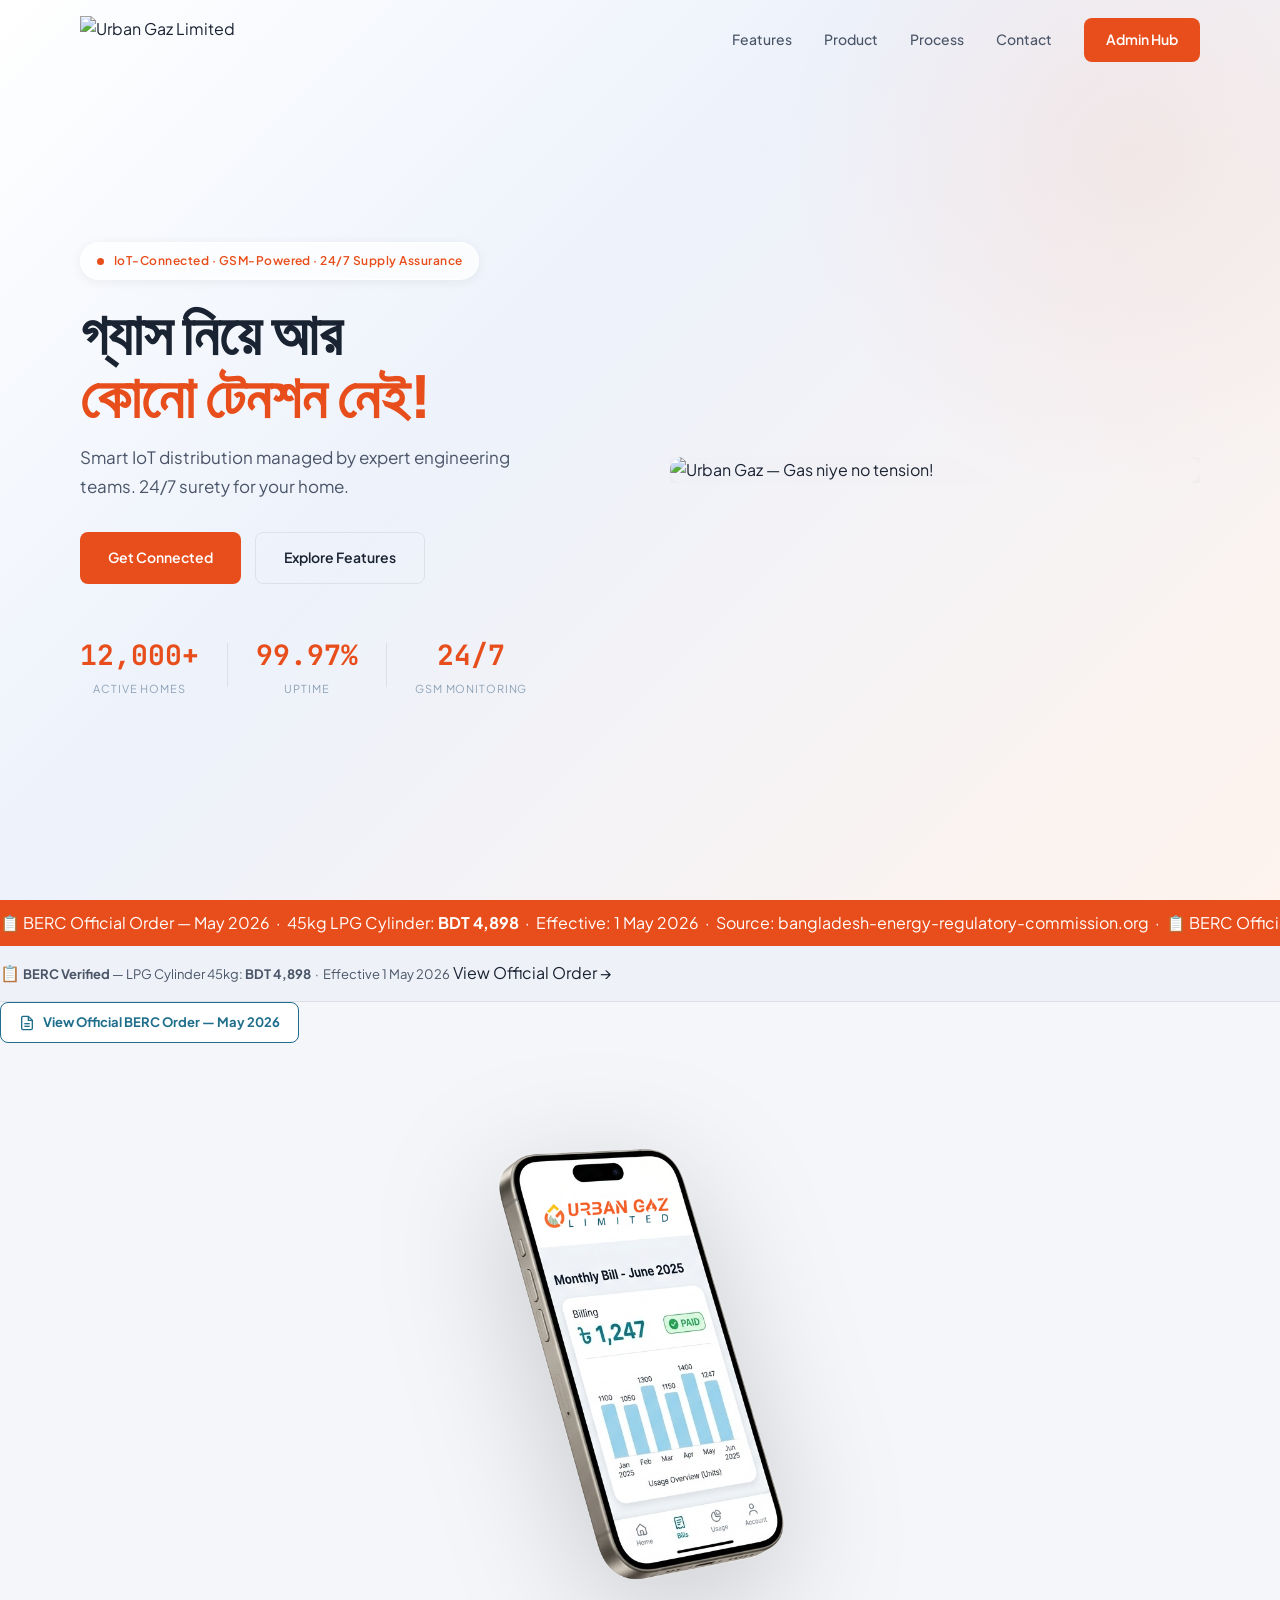
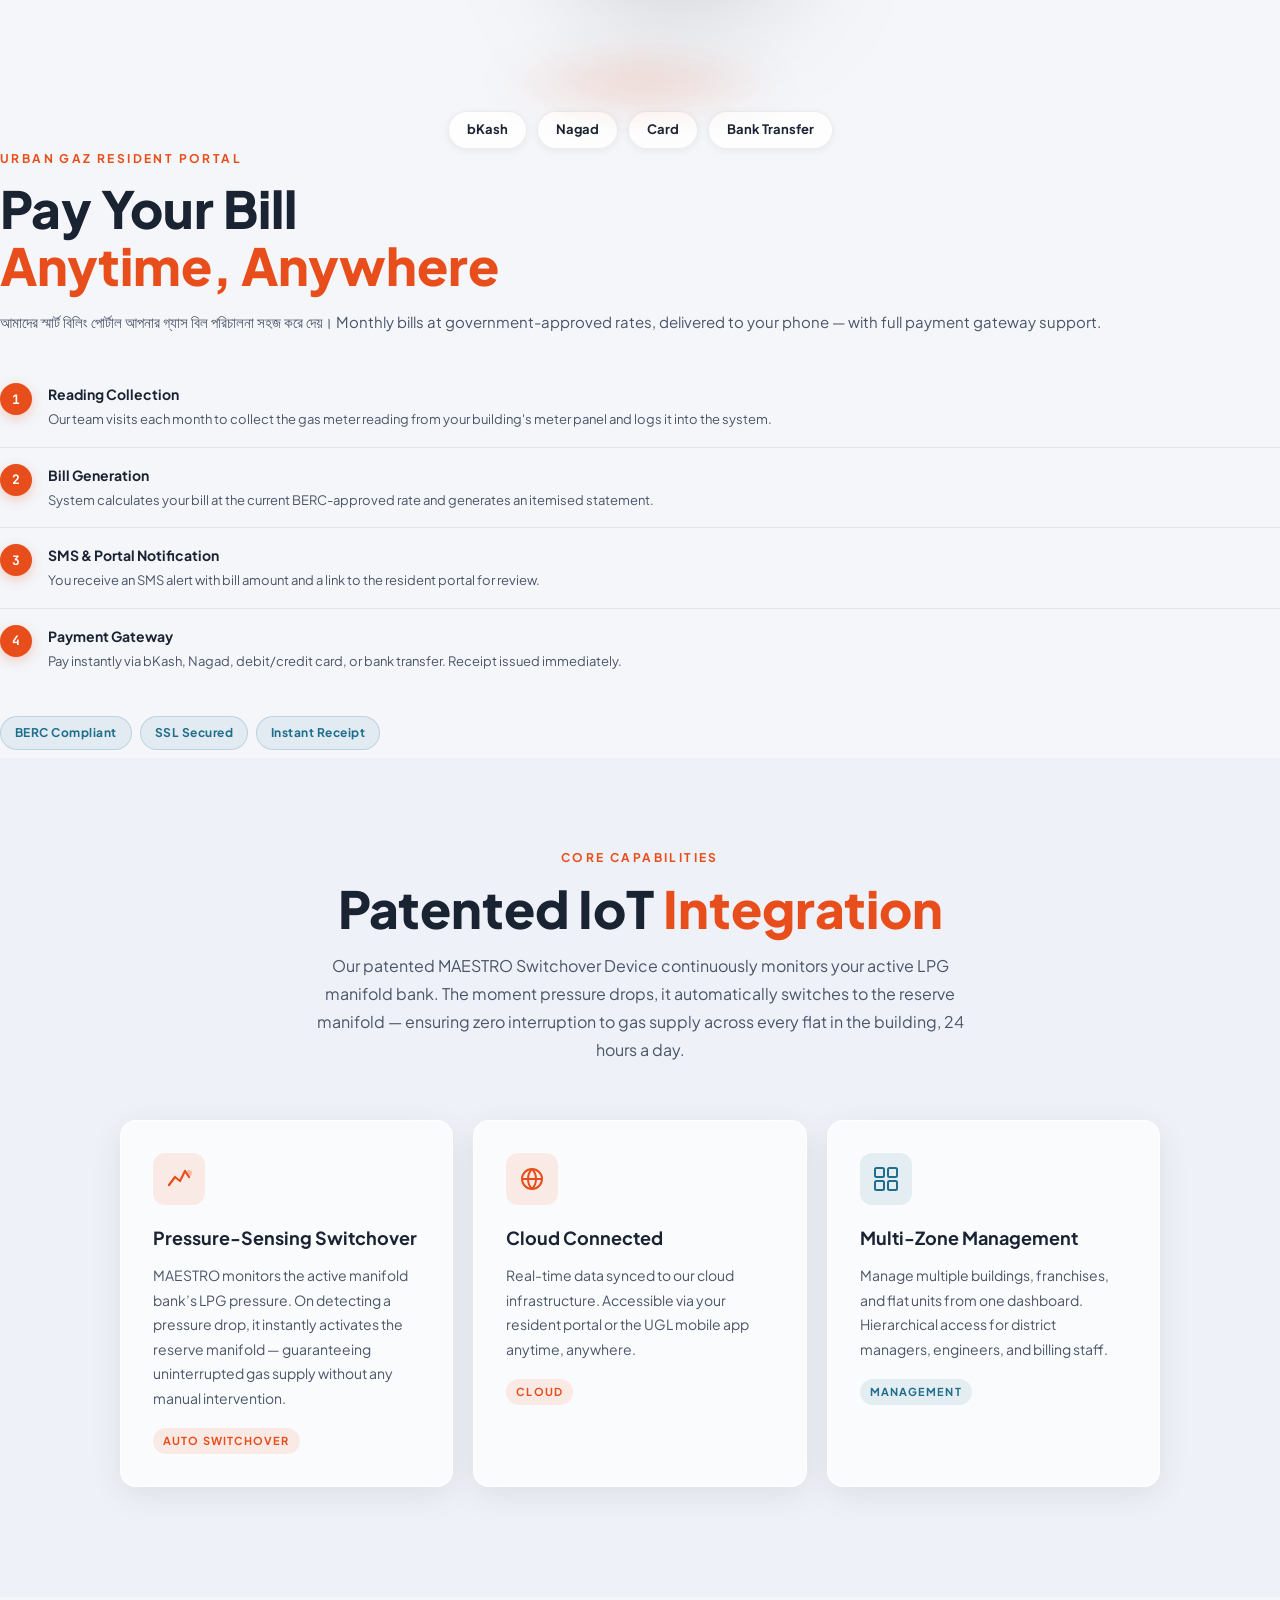
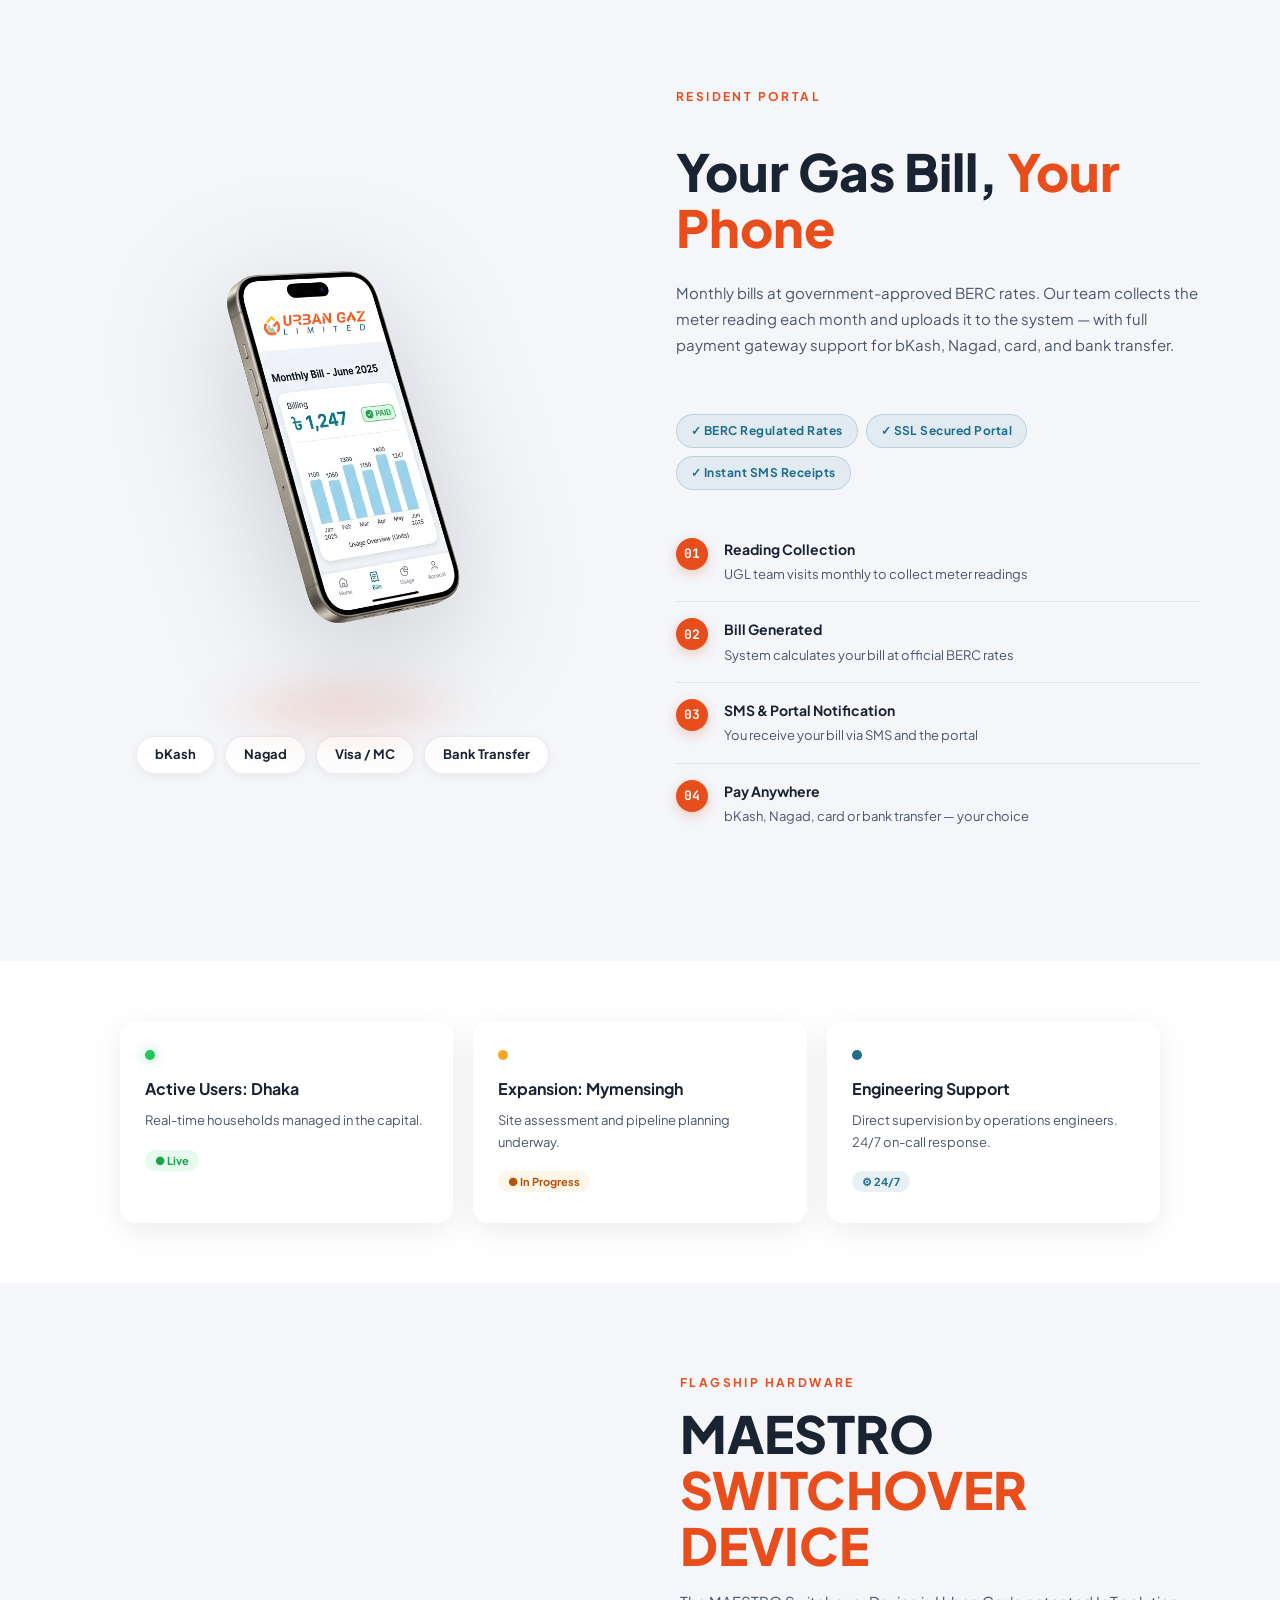
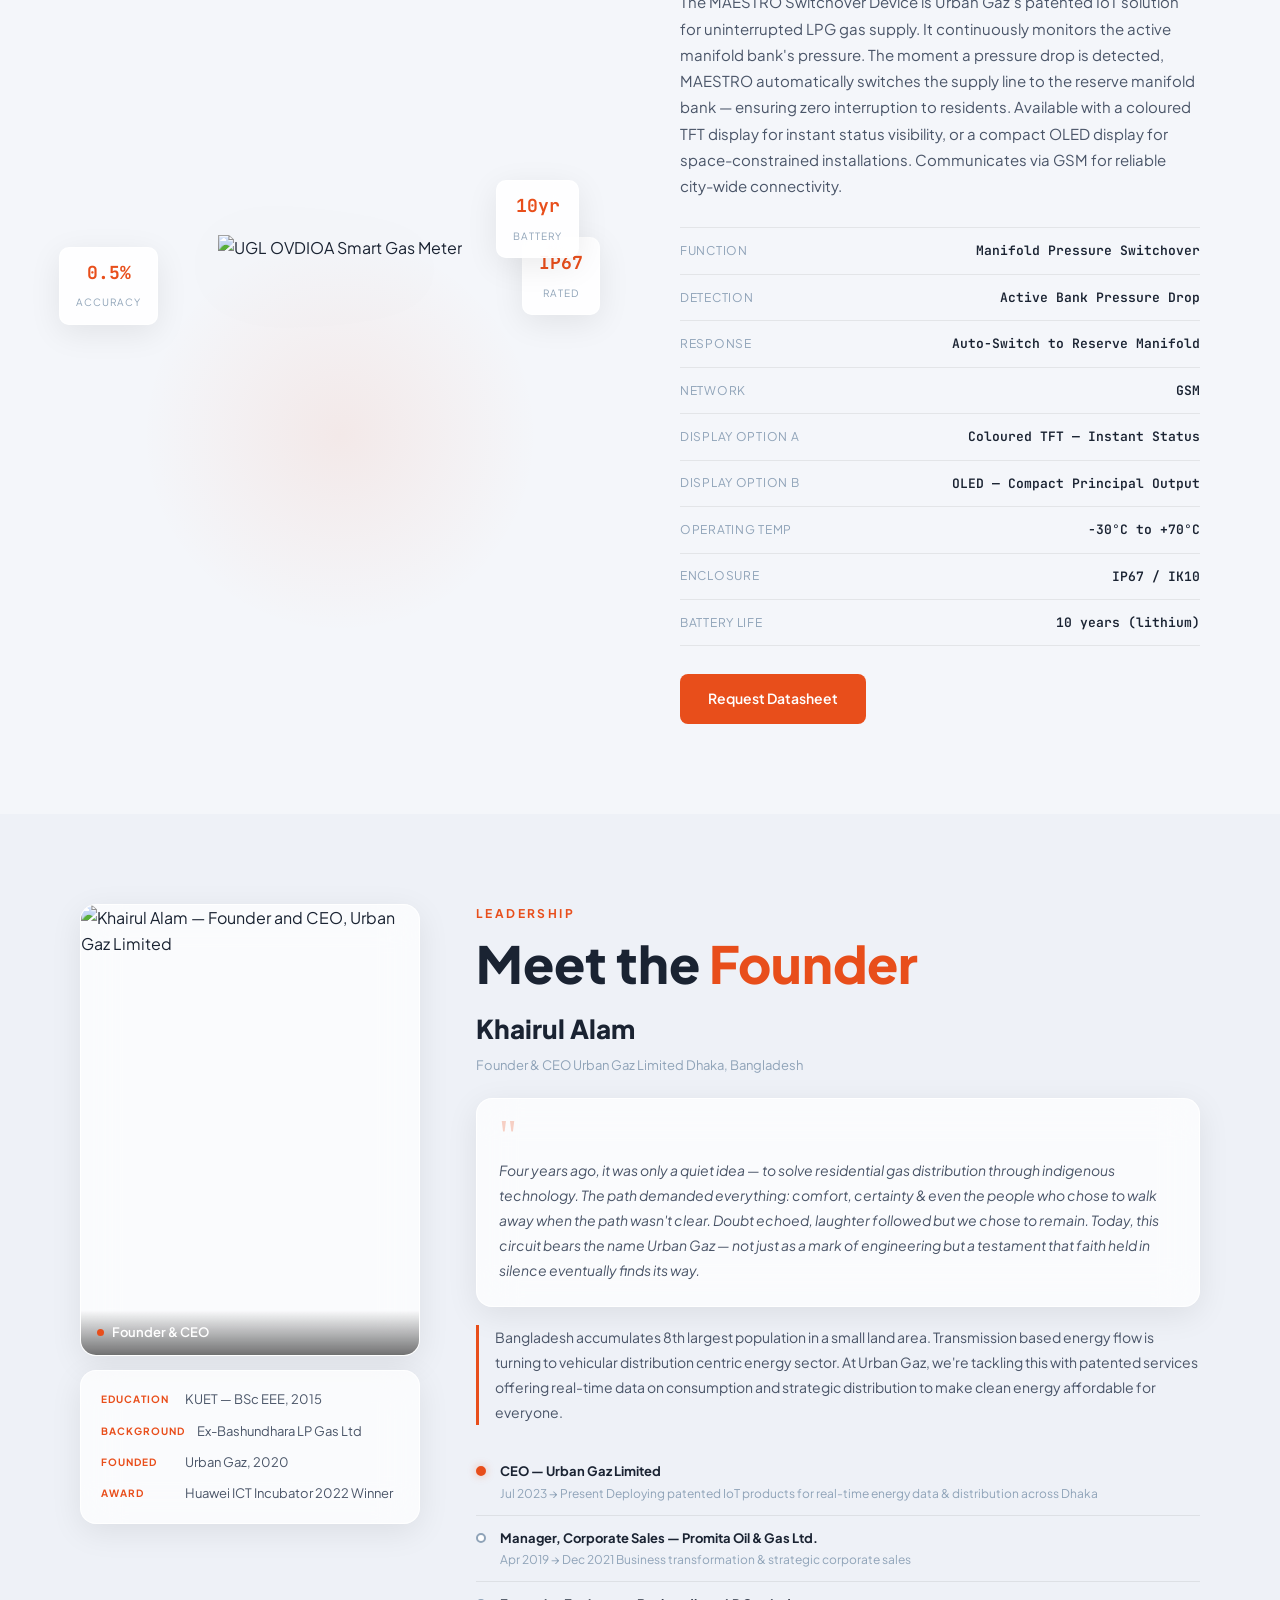
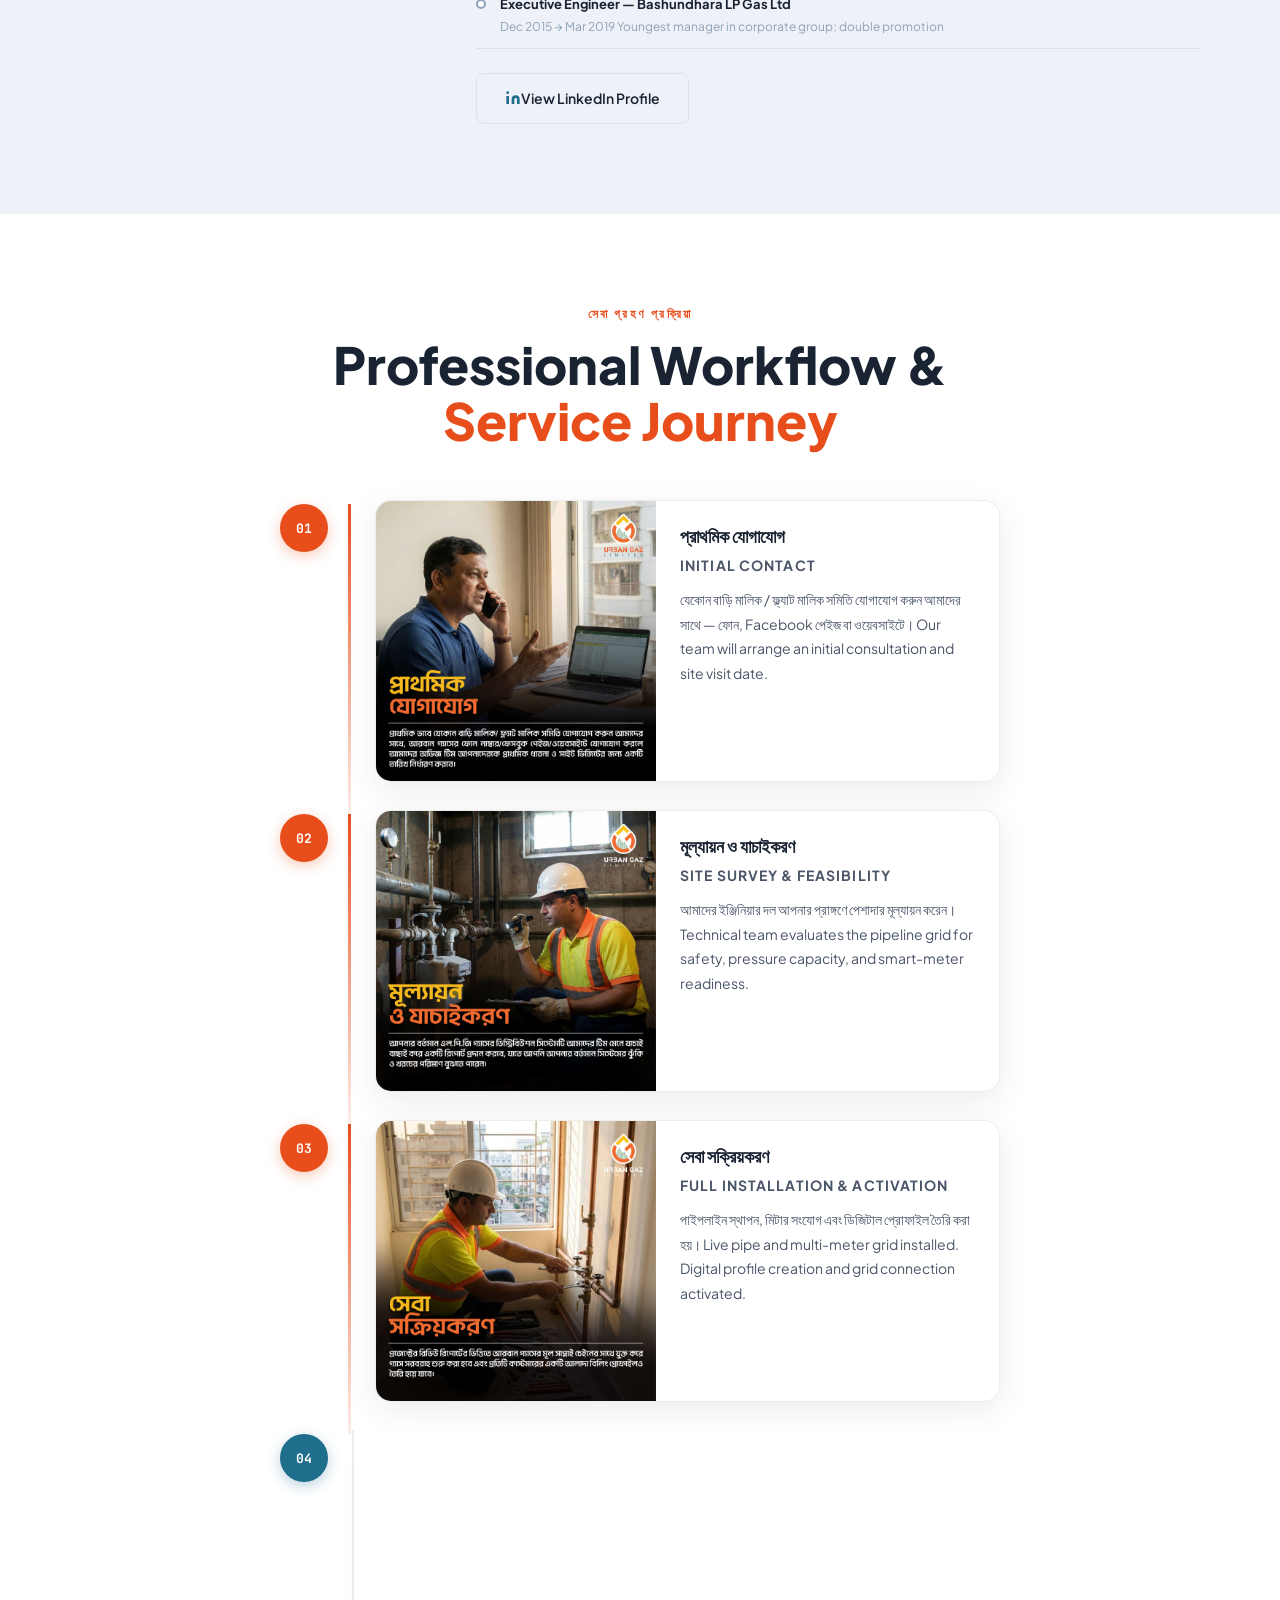
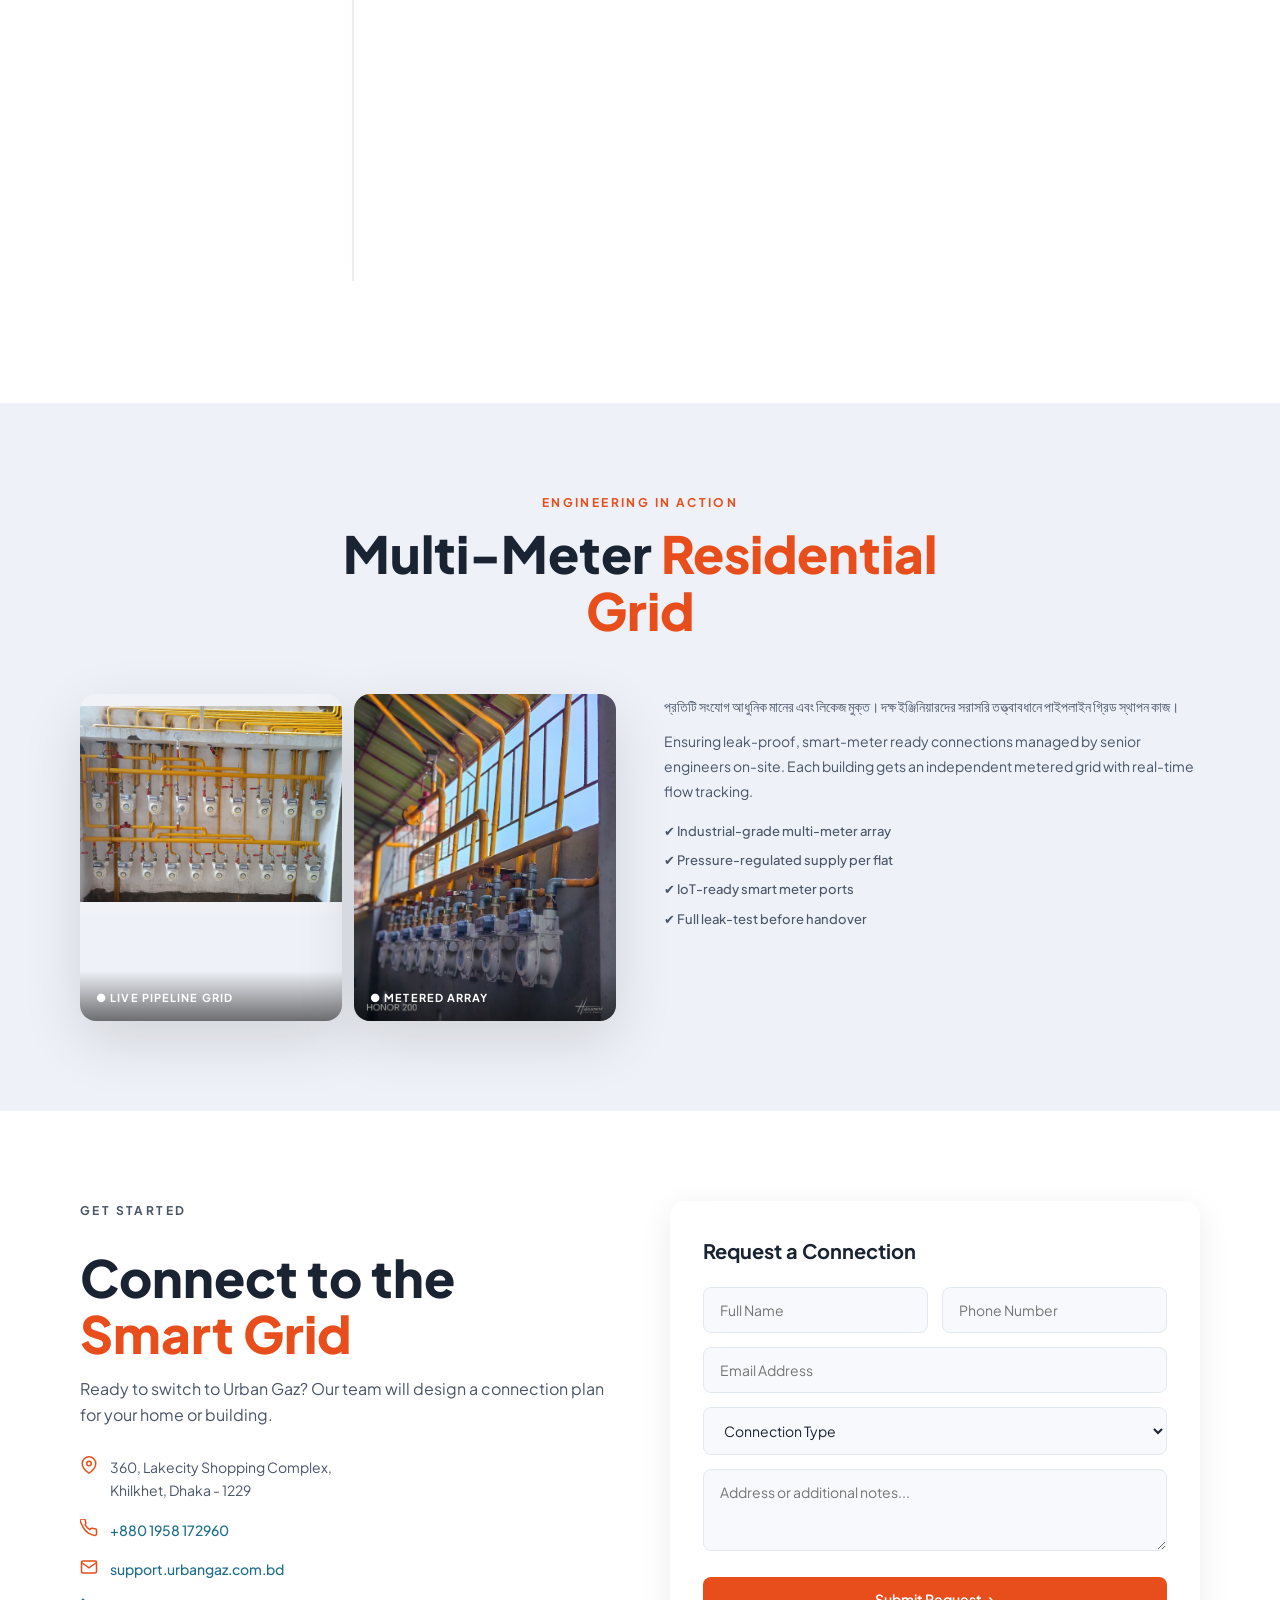
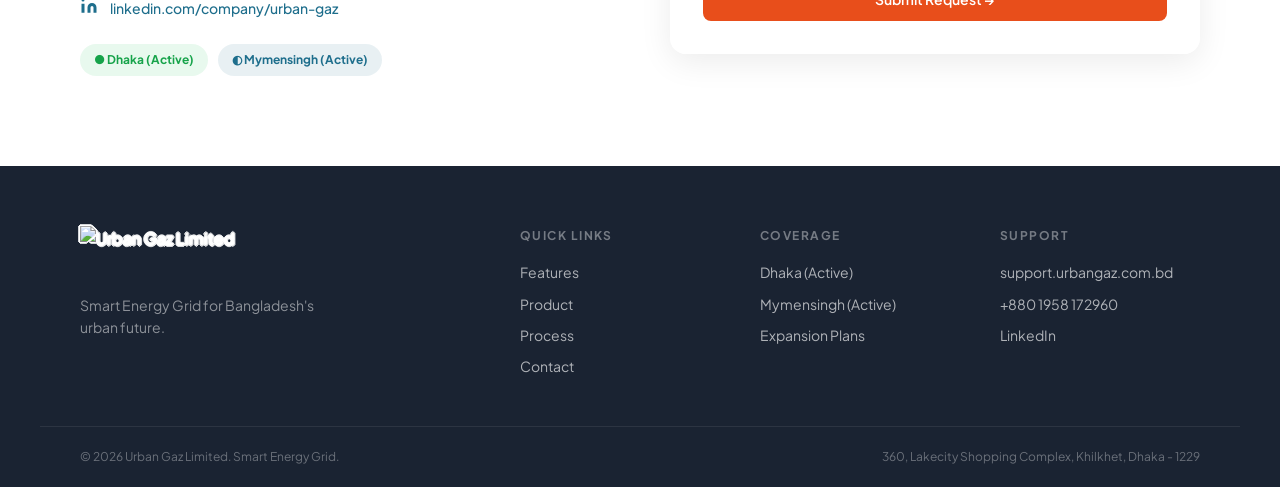
==== commit dba429a4: "fix: remove duplicate Smart Billing feat-card from features grid" ====
--- a/index.html
+++ b/index.html
@@ -170,14 +170,6 @@
         <h3>Pressure-Sensing Switchover</h3>
         <p>MAESTRO monitors the active manifold bank’s LPG pressure. On detecting a pressure drop, it instantly activates the reserve manifold — guaranteeing uninterrupted gas supply without any manual intervention.</p>
         <div class="feat-chip">Auto Switchover</div>
-      </div>
-      <div class="feat-card glass reveal" data-delay="150">
-        <div class="feat-icon" style="background: rgba(245,166,35,0.1)">
-          <svg width="28" height="28" viewBox="0 0 28 28" fill="none"><path d="M14 3l2 5h5l-4 3 2 5-5-3-5 3 2-5-4-3h5z" stroke="#F5A623" stroke-width="2" stroke-linejoin="round"/></svg>
-        </div>
-        <h3>Smart Billing App</h3>
-        <p>Monthly bills at government-approved BERC rates, delivered to your phone via SMS and the resident portal. Pay via bKash, Nagad, card or bank transfer.</p>
-        <div class="feat-chip" style="background:rgba(245,166,35,0.1);color:#c8860a">Billing</div>
       </div>
       <div class="feat-card glass reveal" data-delay="200">
         <div class="feat-icon" style="background: rgba(232,78,27,0.1)">
--- a/style.css
+++ b/style.css
@@ -287,7 +287,7 @@
   filter:blur(16px);
 }
 .app-phone-img{
-  max-width:960px;width:100%;
+  max-width:640px;width:100%;
   object-fit:contain;
   filter:drop-shadow(0 32px 64px rgba(0,0,0,.18));
   position:relative;z-index:1;
@@ -325,14 +325,24 @@
 .app-step strong{display:block;font-size:14px;font-weight:700;color:var(--text1);margin-bottom:3px}
 .app-step p{font-size:13px;color:var(--text2);line-height:1.65;margin:0}
 .app-trust-row{display:flex;gap:10px;flex-wrap:wrap}
-.trust-pill{
+.trust-pill,
+.trust-badge{
   padding:6px 14px;
   background:rgba(30,110,140,0.08);
   color:var(--teal);
   border:1px solid rgba(30,110,140,.2);
   border-radius:20px;
   font-size:12px;font-weight:700;letter-spacing:.04em;
-}
+  display:inline-block;
+}
+/* App info right column */
+.app-content{
+  display:flex;flex-direction:column;gap:24px;
+}
+.app-content h2{margin:0}
+.app-step span{font-size:13px;color:var(--text2);line-height:1.65;display:block}
+.app-trust-row{display:flex;gap:8px;flex-wrap:wrap;margin-bottom:8px}
+
 
 
 /* ══ WORKFLOW VERTICAL TIMELINE ══ */
@@ -566,7 +576,7 @@
   .ceo-layout{grid-template-columns:1fr;max-width:540px;margin:0 auto}
   .app-layout{grid-template-columns:1fr;gap:40px;text-align:center}
   .app-visual{align-items:center}
-  .app-phone-img{max-width:720px}
+  .app-phone-img{max-width:480px}
   .app-trust-row{justify-content:center}
   .demo-metrics{grid-template-columns:1fr 1fr}
 }
@@ -603,7 +613,7 @@
   .install-img-grid{grid-template-columns:1fr 1fr;gap:8px}
   .install-img{height:160px}
   .app-layout{grid-template-columns:1fr;gap:32px}
-  .app-phone-img{max-width:480px}
+  .app-phone-img{max-width:360px}
   .app-pay-badges{justify-content:center}
   .app-trust-row{justify-content:center}
   .app-step{text-align:left}
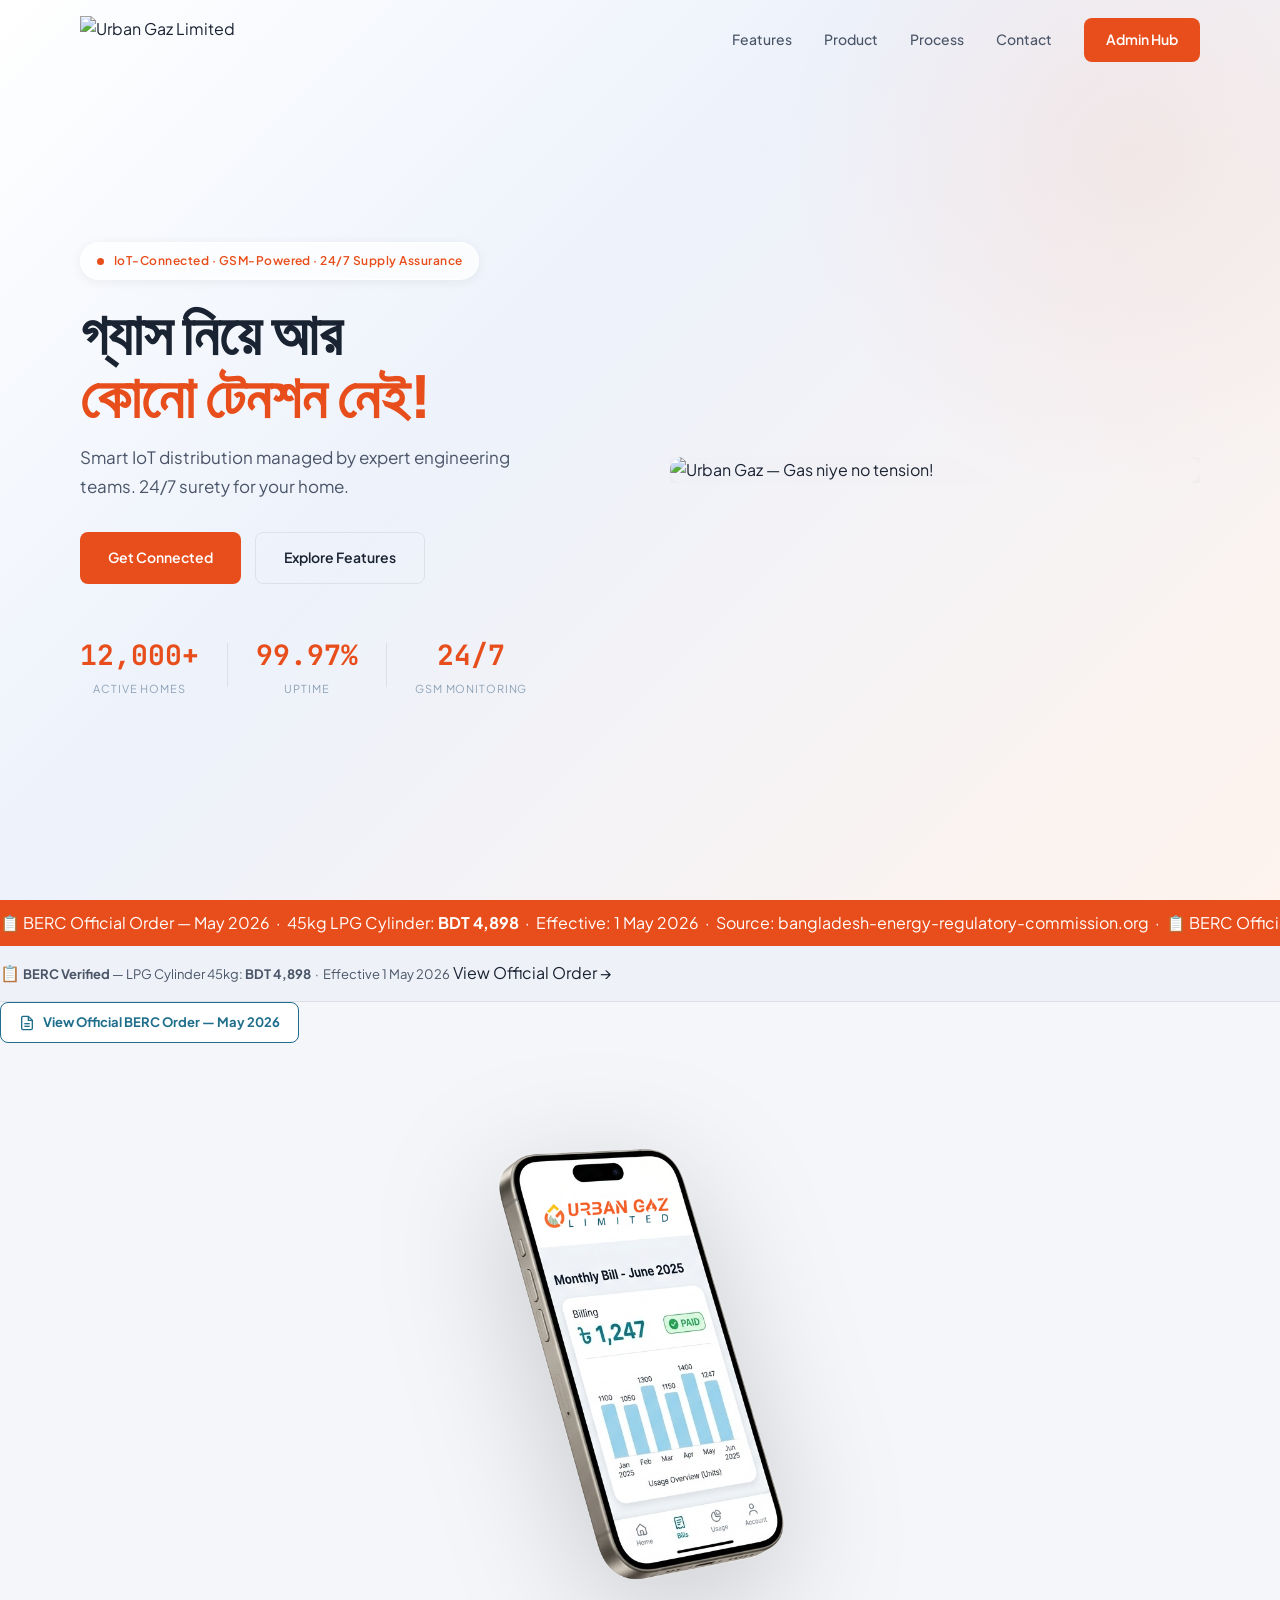
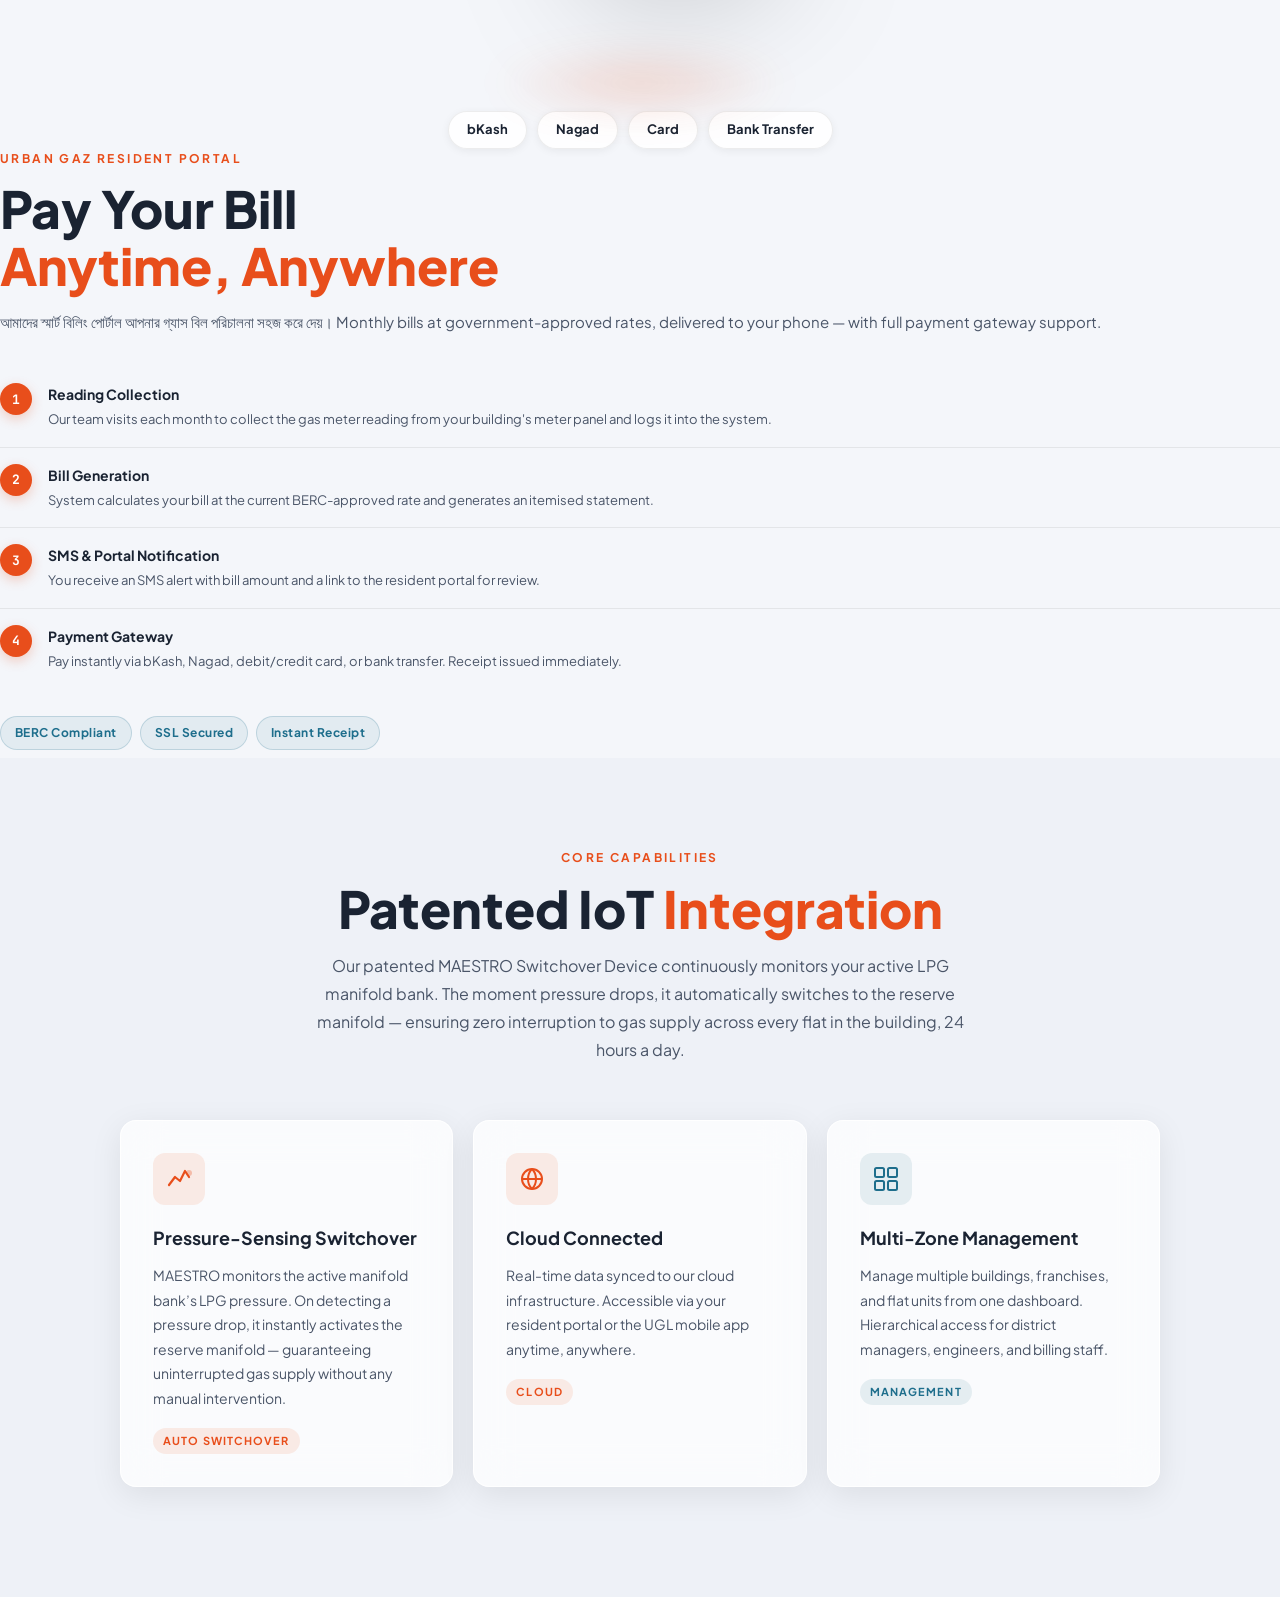
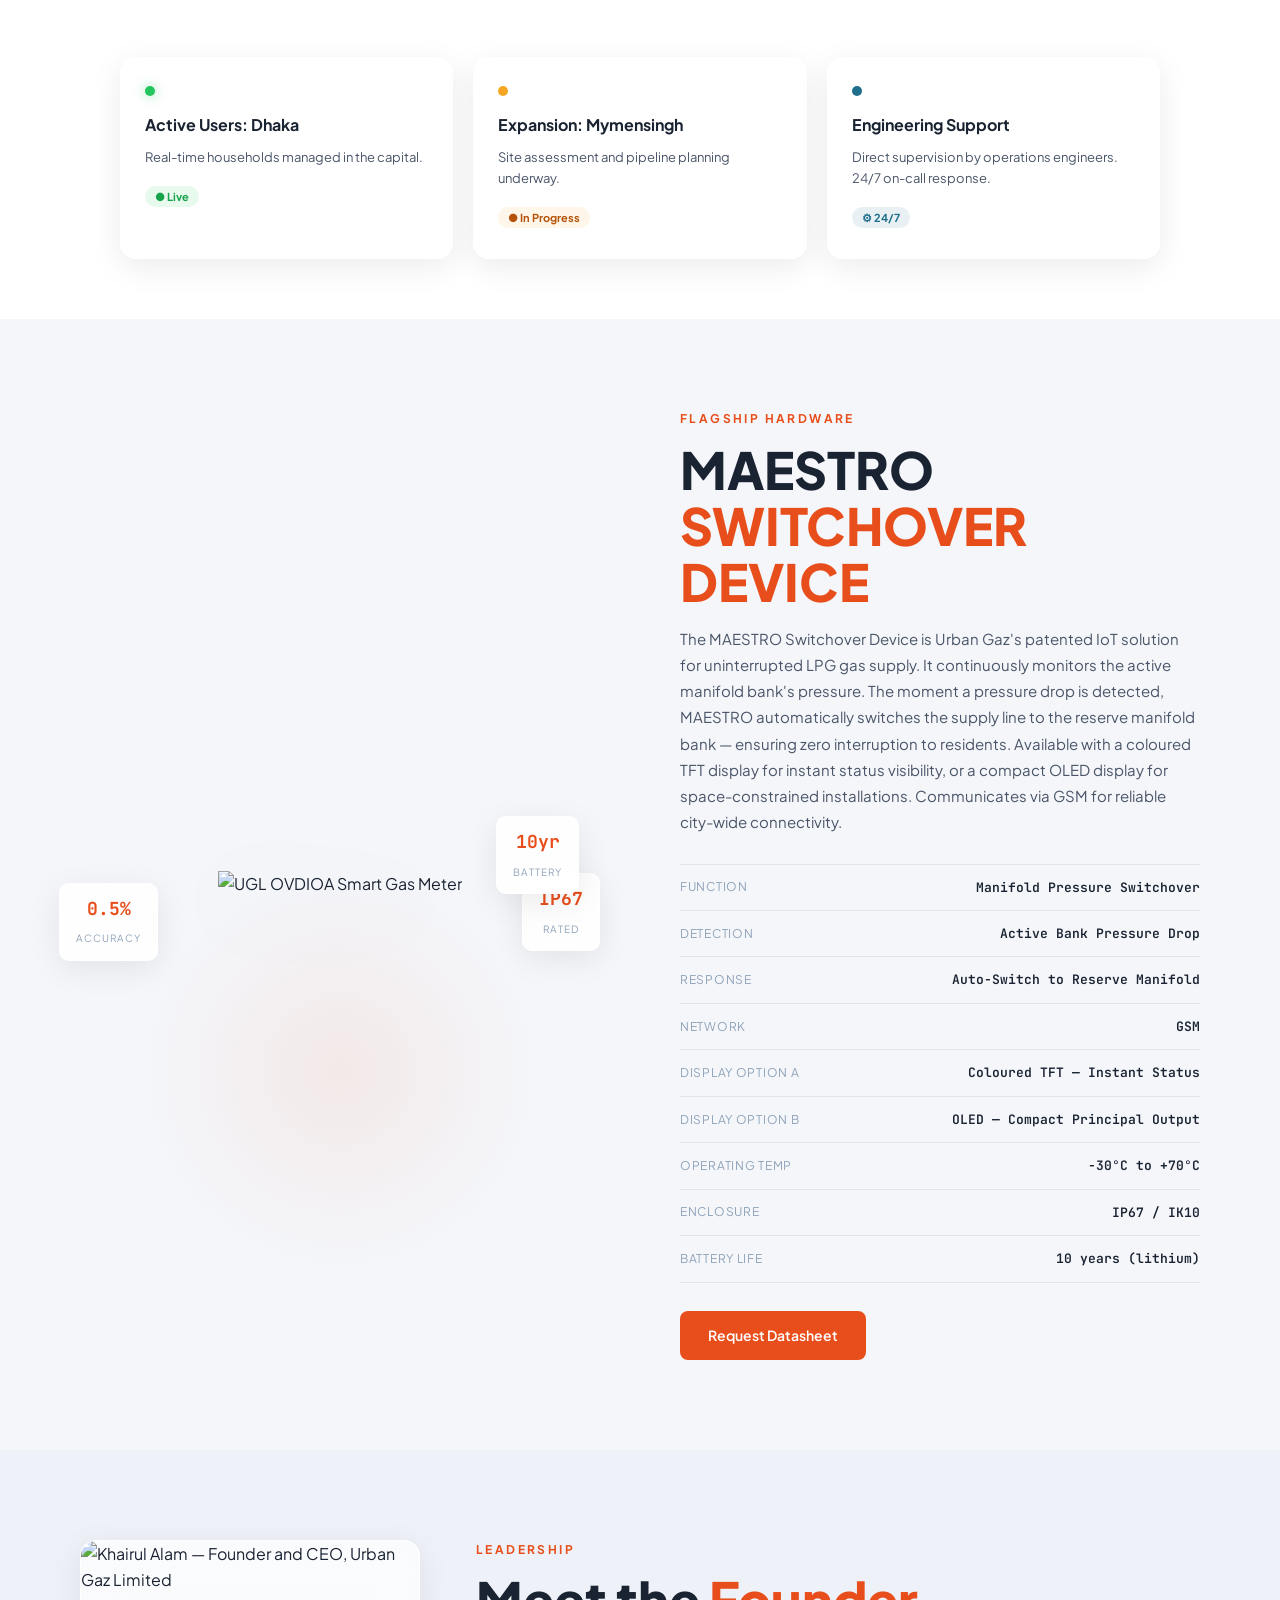
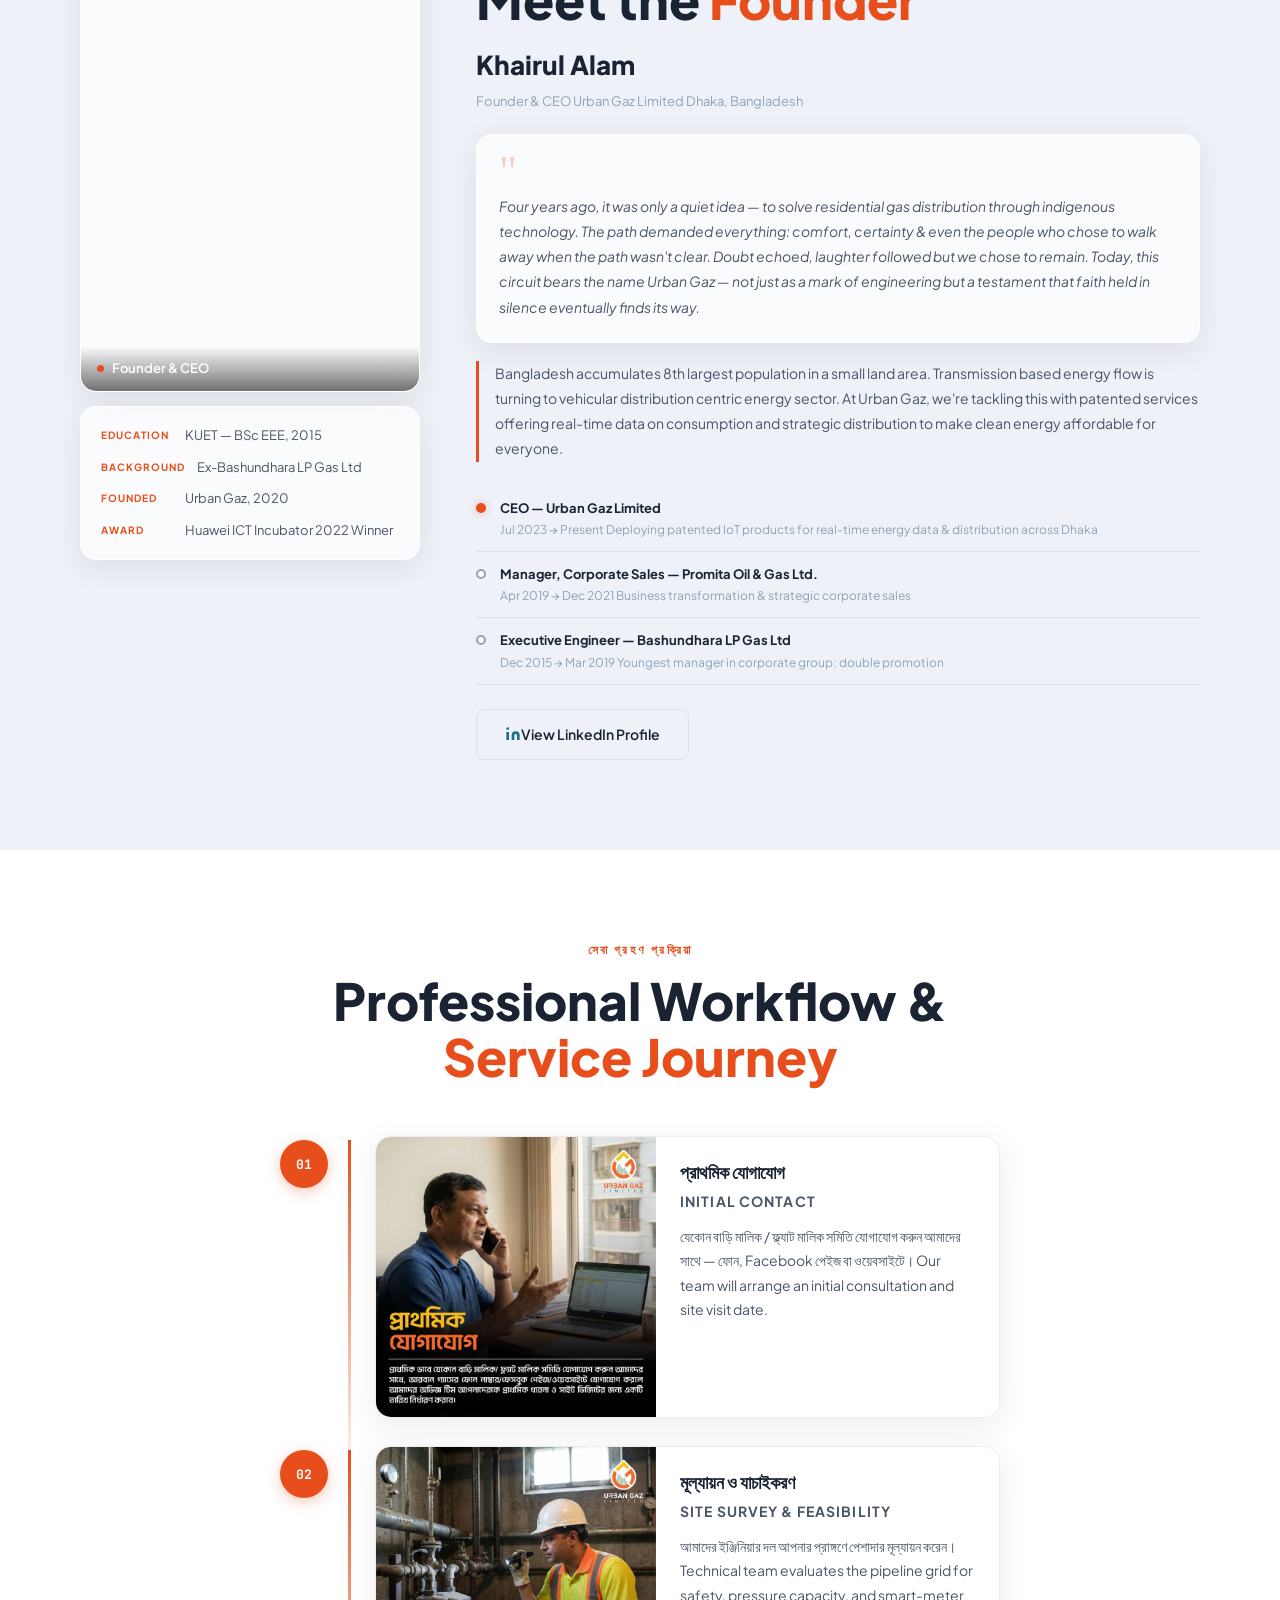
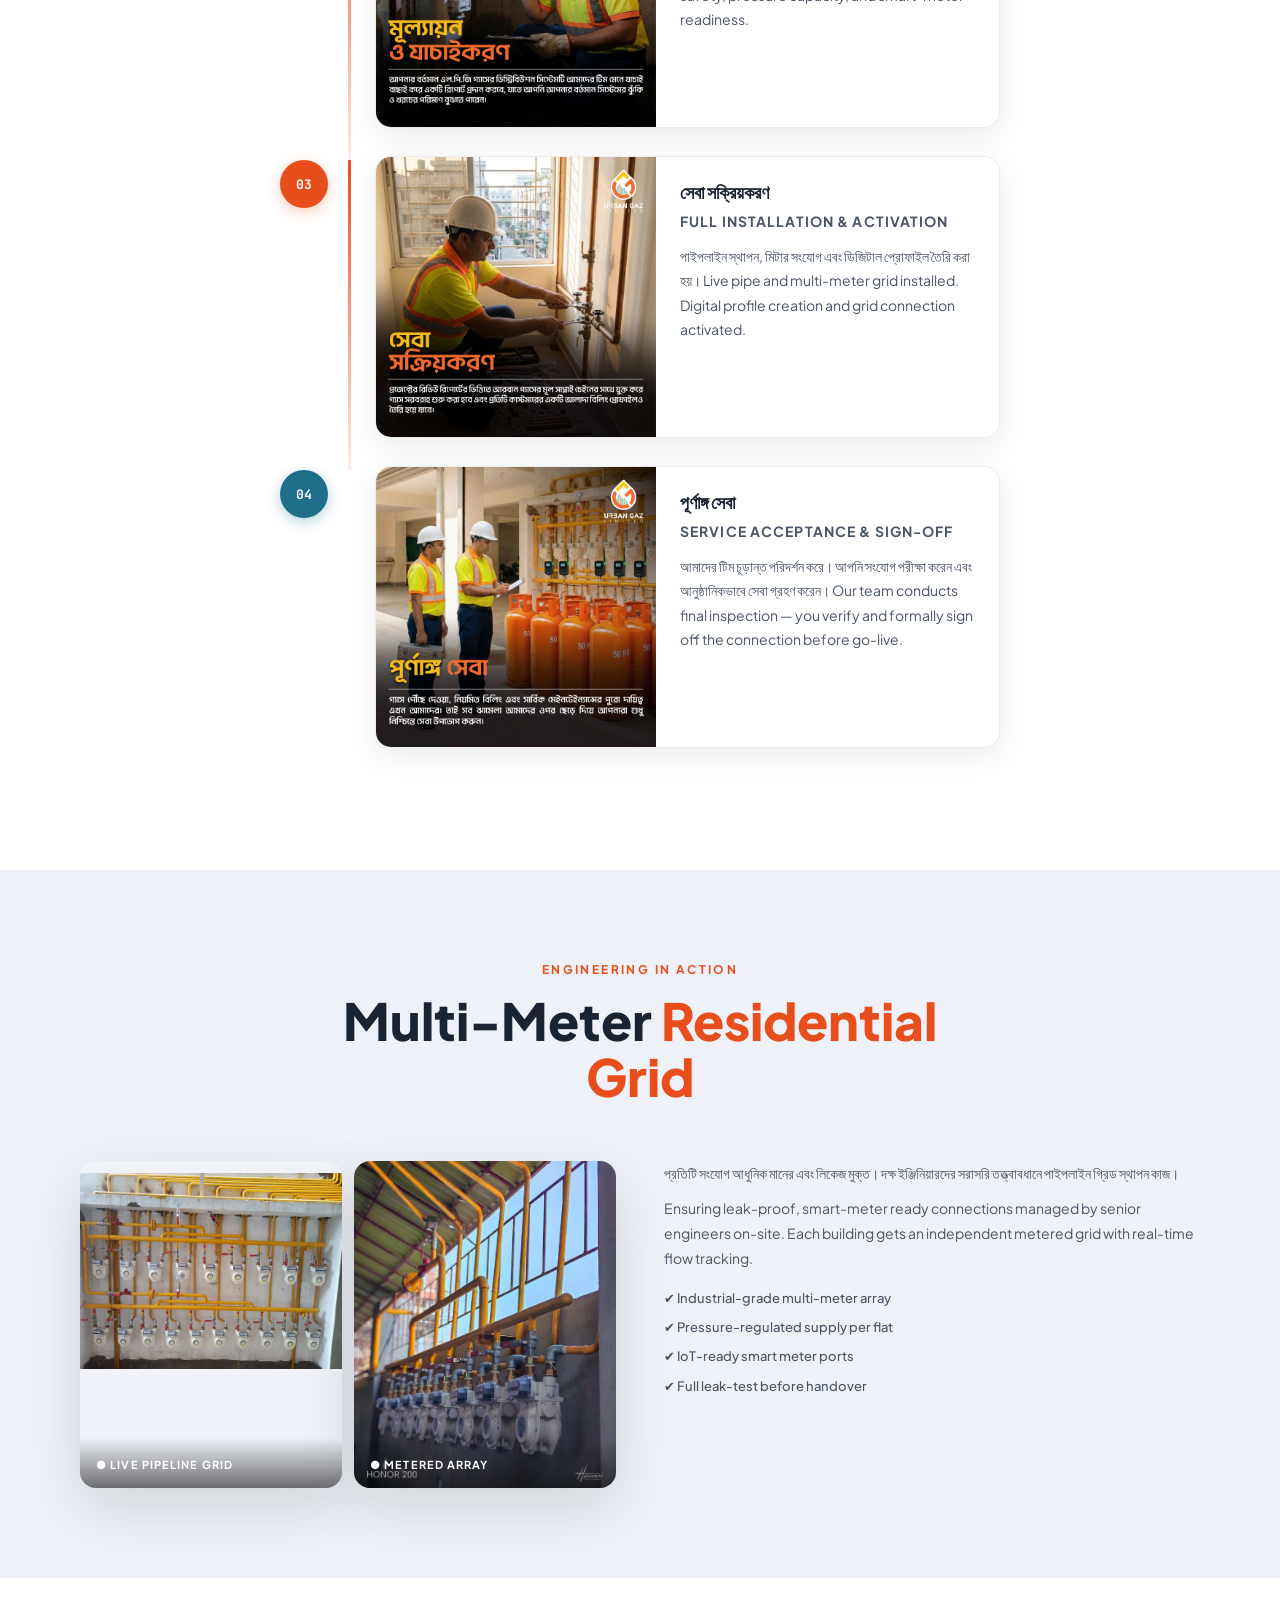
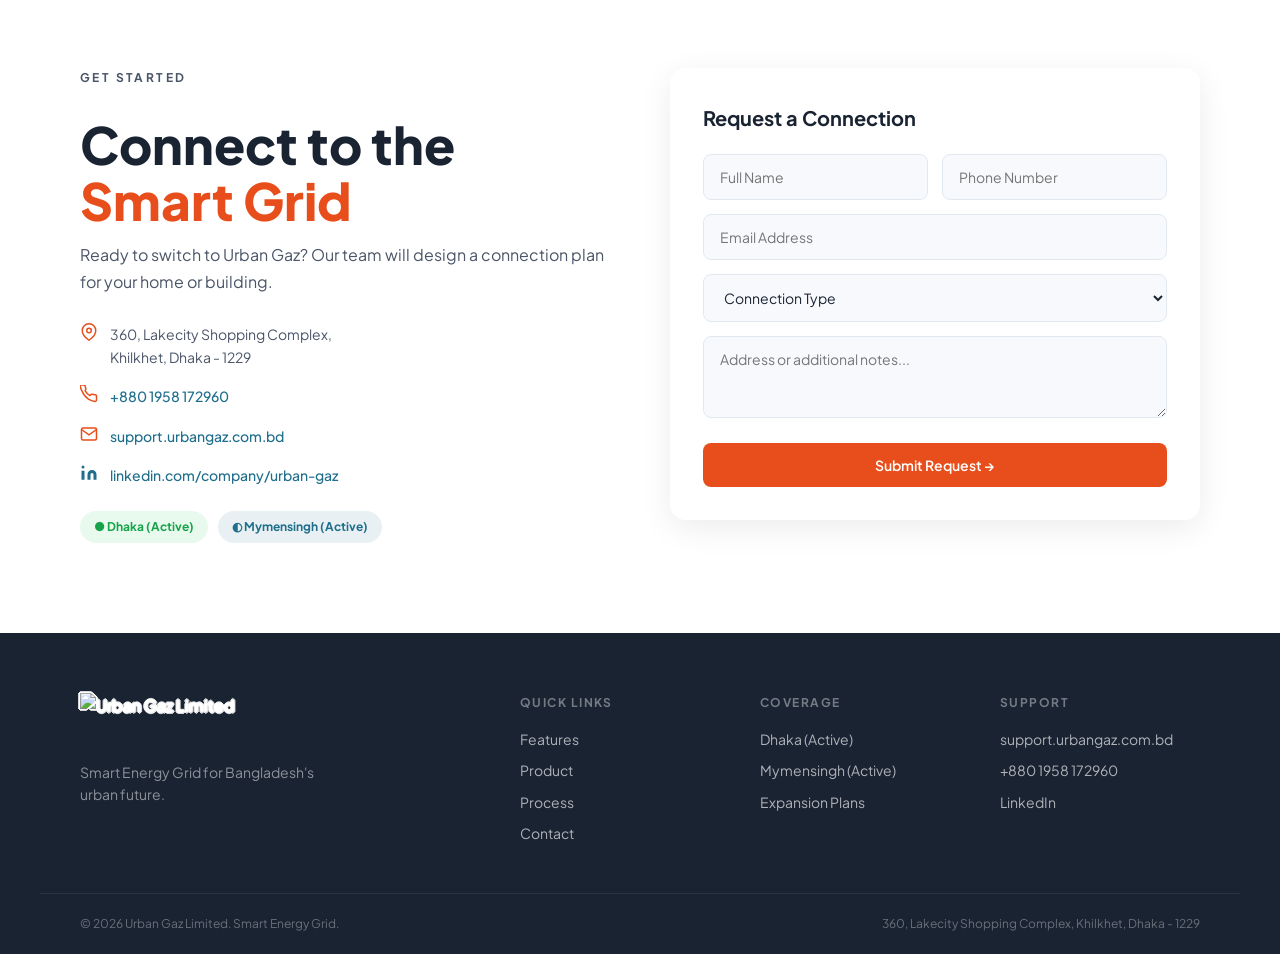
==== commit d8ab4584: "feat: remove app showcase section as requested" ====
--- a/index.html
+++ b/index.html
@@ -191,67 +191,7 @@
   </div>
 </section>
 
-<!-- APP SHOWCASE -->
-<section id="app">
-  <div class="container">
-    <div class="app-layout">
-      <!-- Phone mockup -->
-      <div class="app-visual reveal">
-        <div class="app-phone-wrap">
-          <div class="app-phone-glow"></div>
-          <img src="app_mockup.png" alt="Urban Gaz Smart Billing App" class="app-phone-img">
-        </div>
-        <div class="app-pay-badges">
-          <span class="pay-badge">bKash</span>
-          <span class="pay-badge">Nagad</span>
-          <span class="pay-badge">Visa / MC</span>
-          <span class="pay-badge">Bank Transfer</span>
-        </div>
-      </div>
-      <!-- App content -->
-      <div class="app-content reveal" data-delay="100">
-        <p class="eyebrow">Resident Portal</p>
-        <h2>Your Gas Bill, <span class="highlight">Your Phone</span></h2>
-        <p class="app-desc">Monthly bills at government-approved BERC rates. Our team collects the meter reading each month and uploads it to the system — with full payment gateway support for bKash, Nagad, card, and bank transfer.</p>
-        <div class="app-trust-row">
-          <span class="trust-badge">✓ BERC Regulated Rates</span>
-          <span class="trust-badge">✓ SSL Secured Portal</span>
-          <span class="trust-badge">✓ Instant SMS Receipts</span>
-        </div>
-        <div class="app-steps">
-          <div class="app-step">
-            <div class="app-step-num">01</div>
-            <div class="app-step-text">
-              <strong>Reading Collection</strong>
-              <span>UGL team visits monthly to collect meter readings</span>
-            </div>
-          </div>
-          <div class="app-step">
-            <div class="app-step-num">02</div>
-            <div class="app-step-text">
-              <strong>Bill Generated</strong>
-              <span>System calculates your bill at official BERC rates</span>
-            </div>
-          </div>
-          <div class="app-step">
-            <div class="app-step-num">03</div>
-            <div class="app-step-text">
-              <strong>SMS &amp; Portal Notification</strong>
-              <span>You receive your bill via SMS and the portal</span>
-            </div>
-          </div>
-          <div class="app-step">
-            <div class="app-step-num">04</div>
-            <div class="app-step-text">
-              <strong>Pay Anywhere</strong>
-              <span>bKash, Nagad, card or bank transfer — your choice</span>
-            </div>
-          </div>
-        </div>
-      </div>
-    </div>
-  </div>
-</section>
+
 
 <section id="coverage">
   <div class="container">
--- a/style.css
+++ b/style.css
@@ -368,7 +368,7 @@
 .wt-text h4{font-size:18px;font-weight:800;color:var(--text1);margin-bottom:2px}
 .wt-sub{font-size:11px;color:var(--orange);font-weight:700;letter-spacing:.08em;margin-bottom:10px;text-transform:uppercase;display:block}
 .wt-text p{font-size:14px;color:var(--text2);line-height:1.75}
-.wt-item:last-child .wt-line{display:none}
+.wt-item:last-child .wt-line{visibility:hidden}
 
 /* ══ INSTALLATION ══ */
 #installation{background:var(--bg2)}
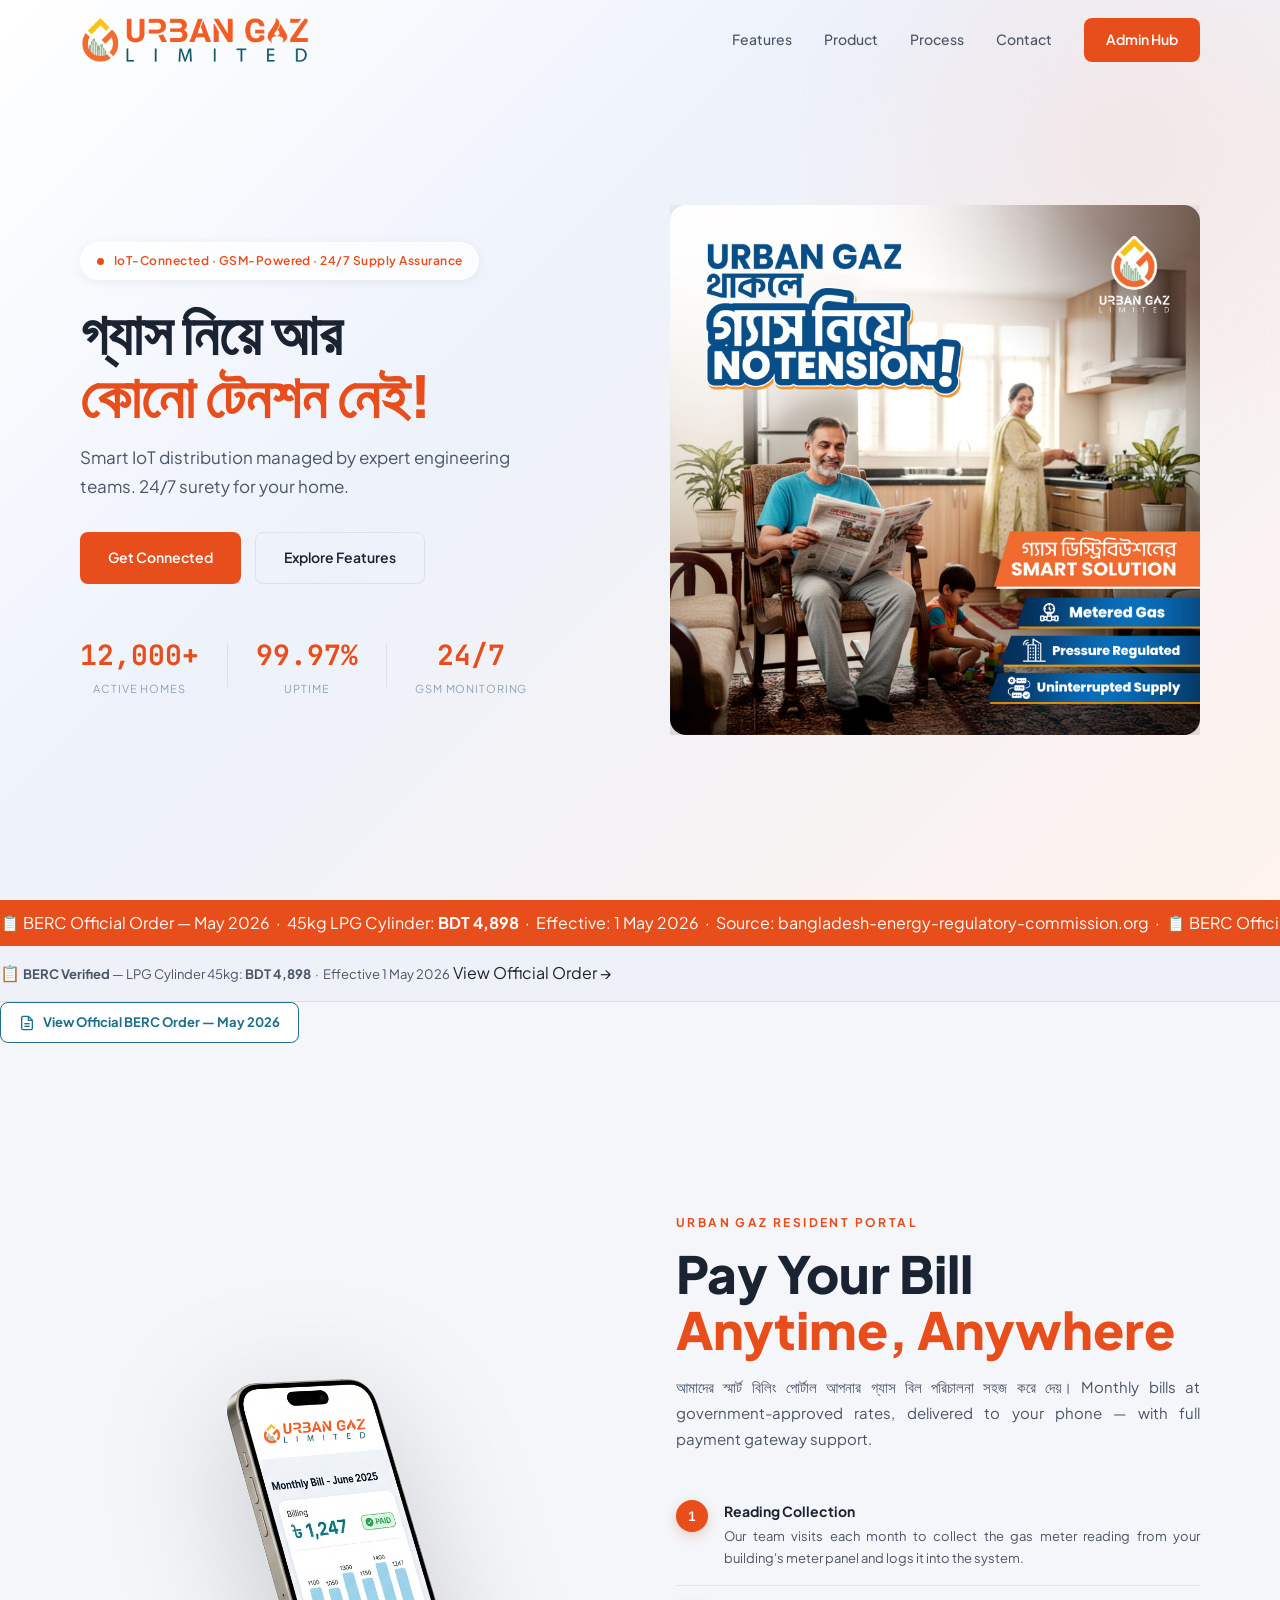
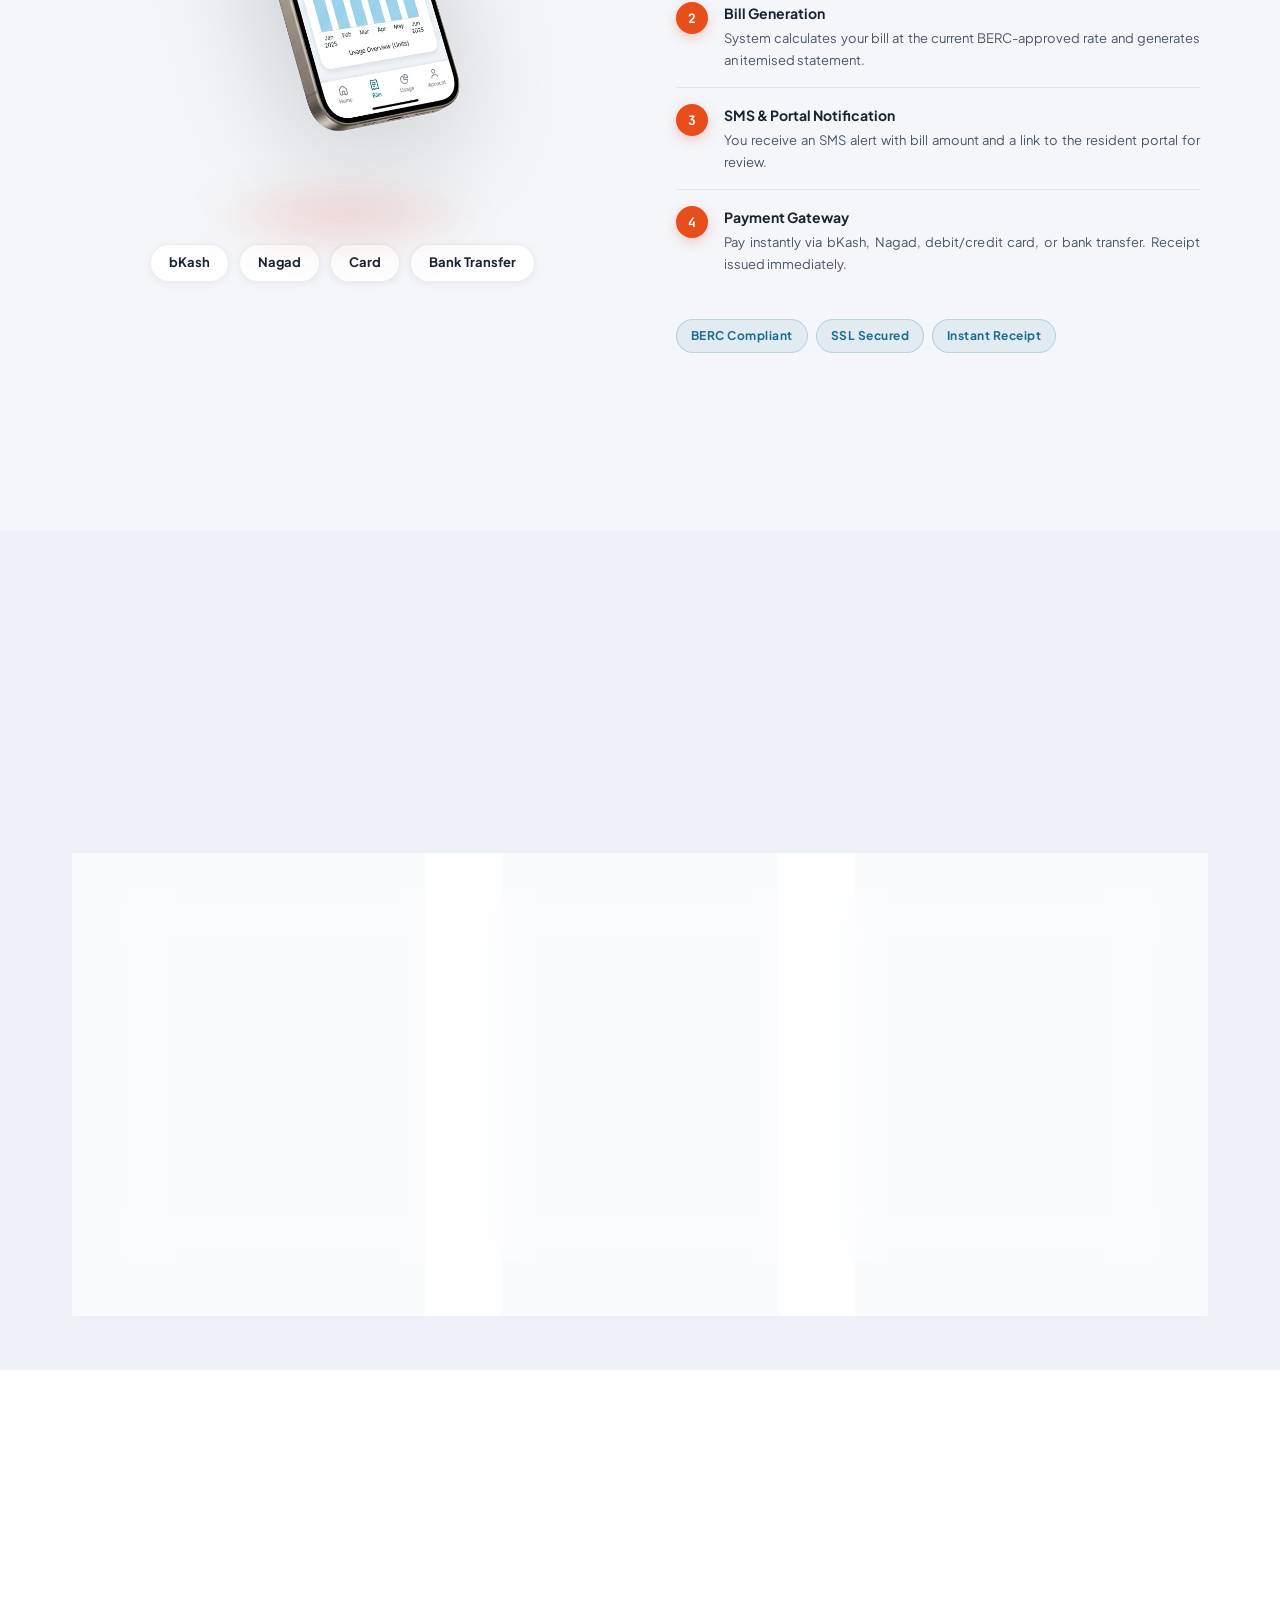
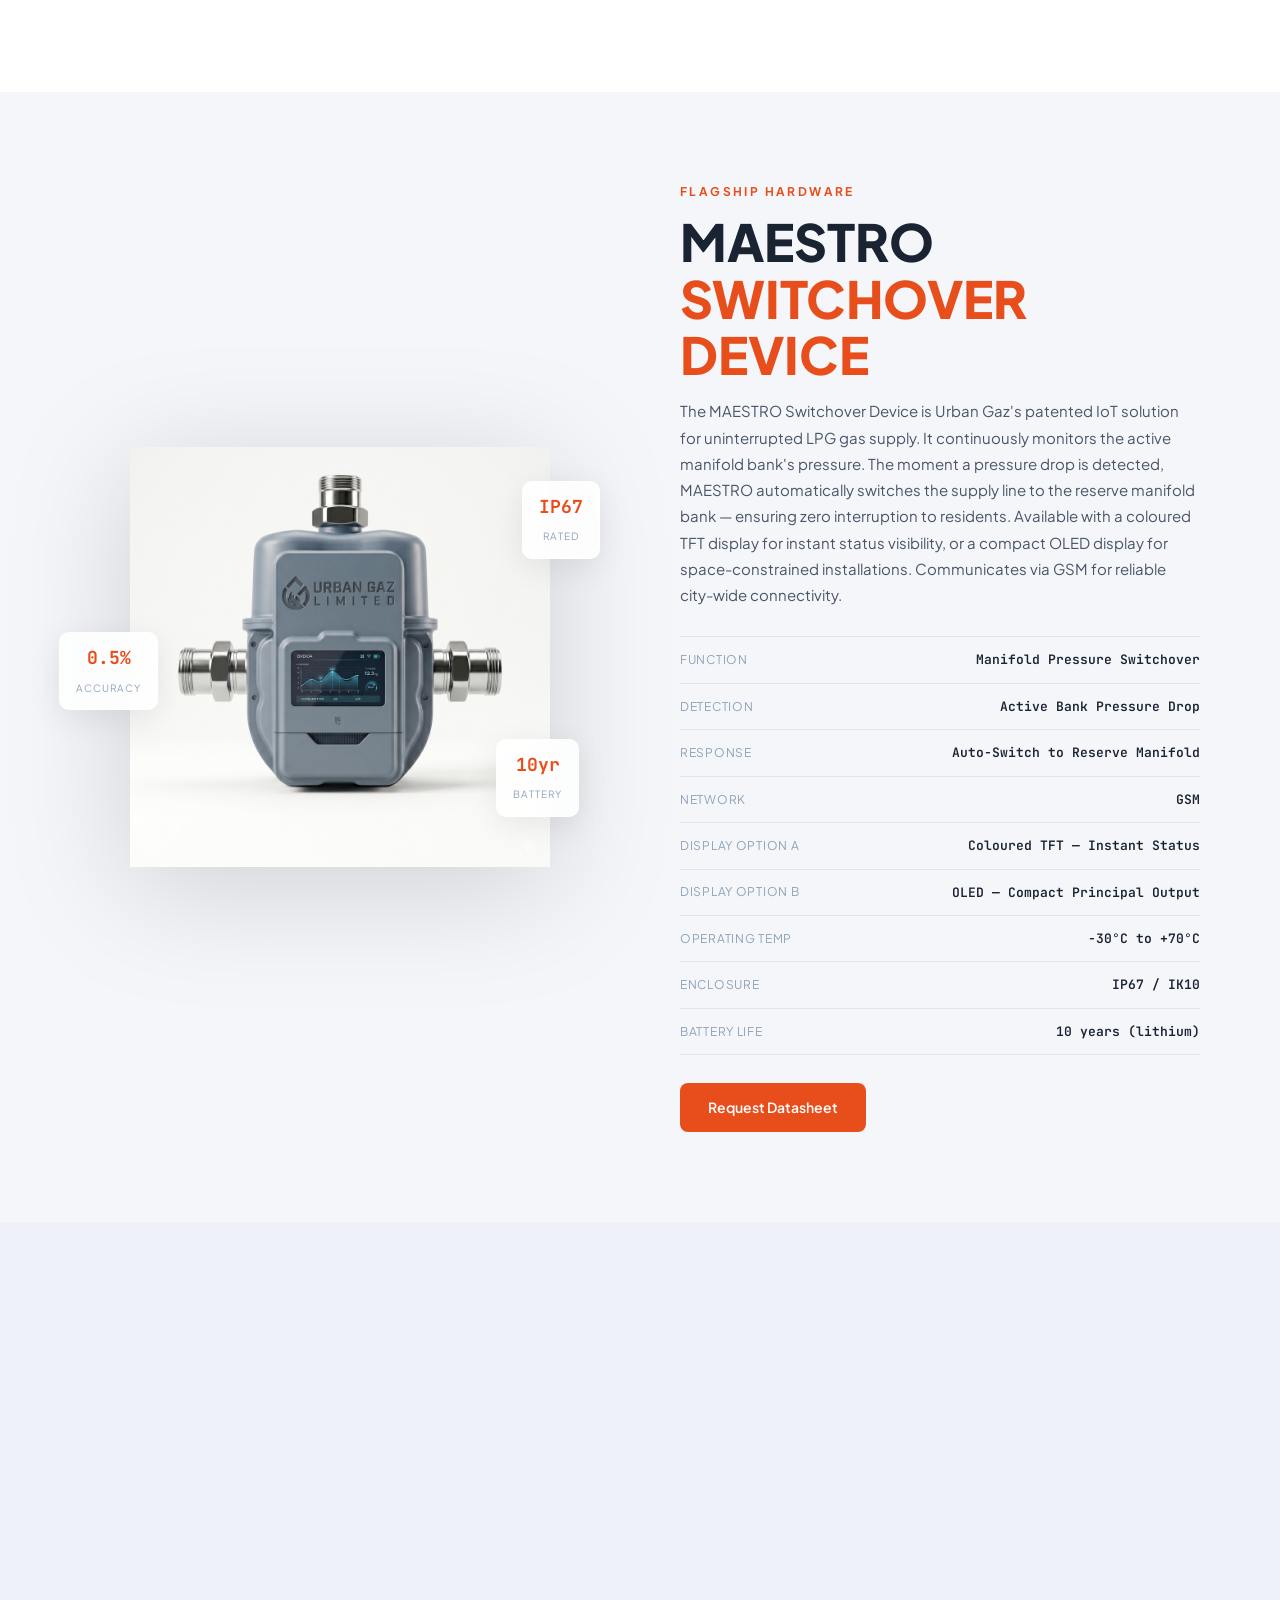
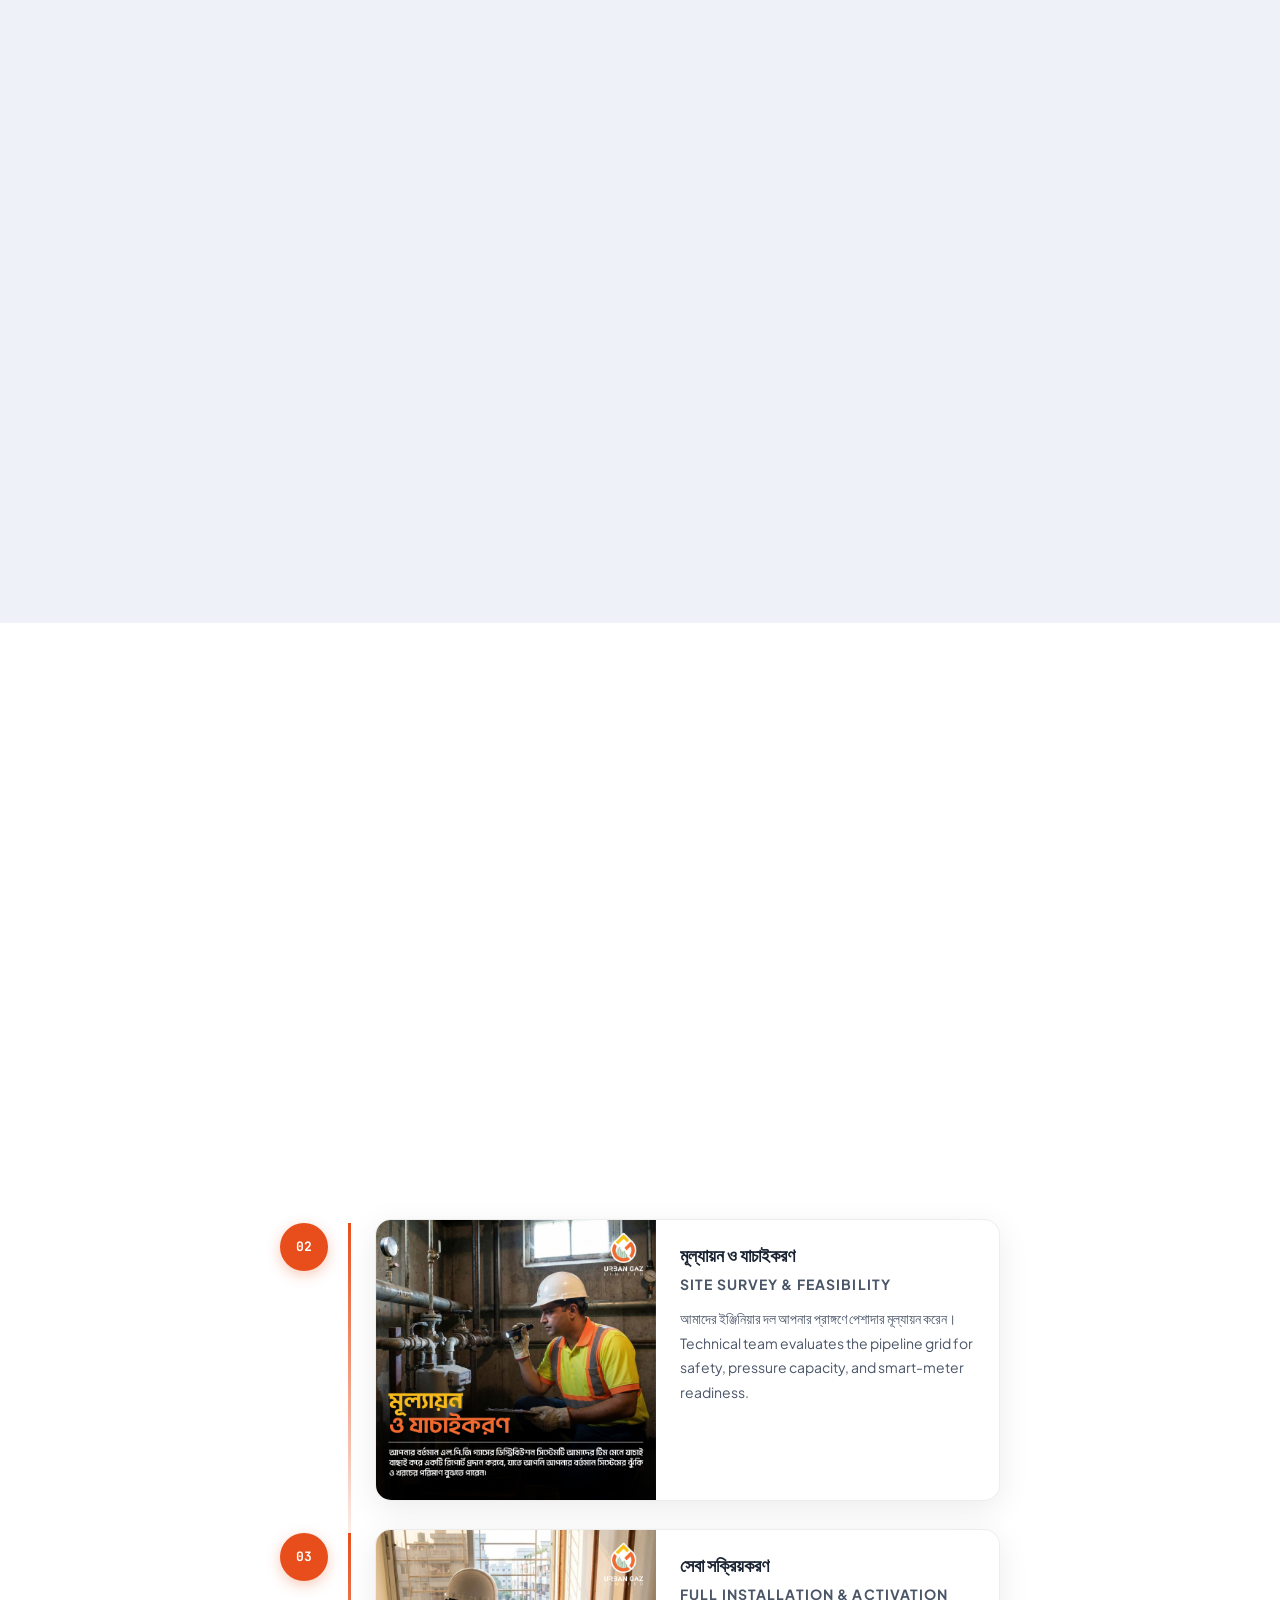
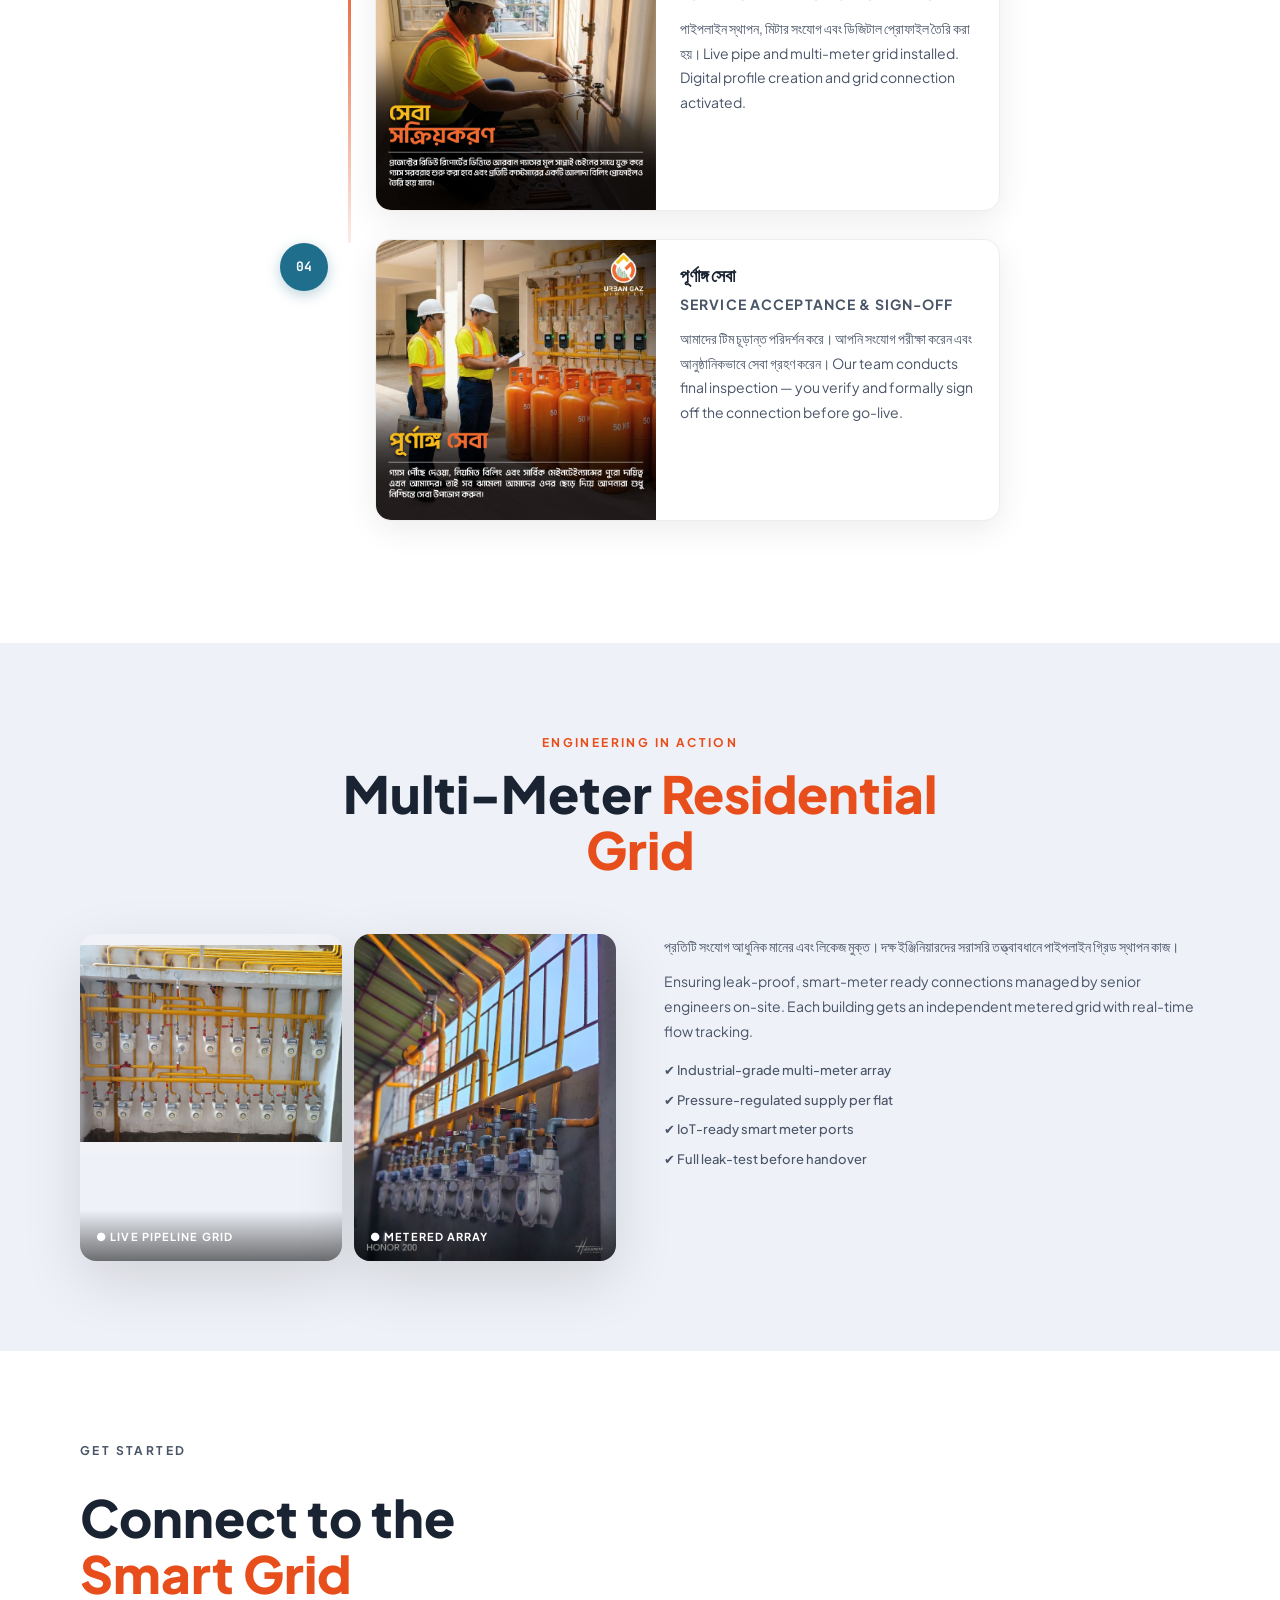
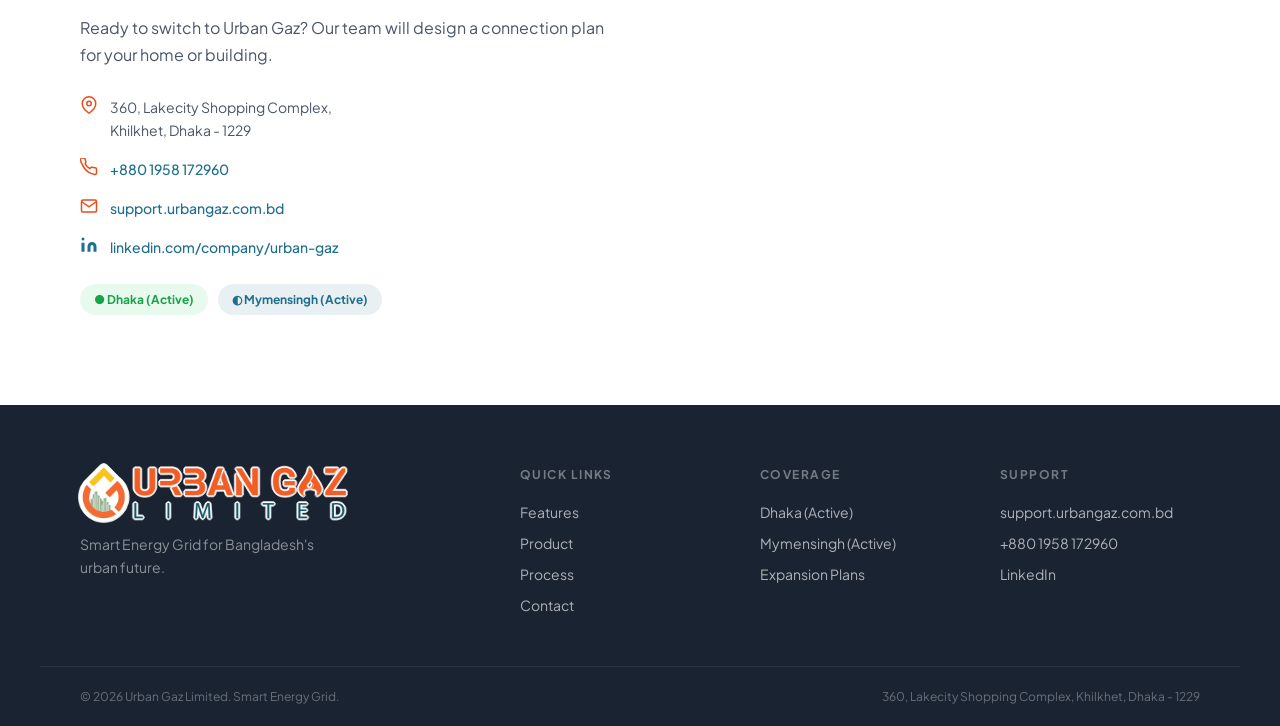
==== commit 5152dd2f: "fix: restore app section layout, alignment, and upload images" ====
--- a/index.html
+++ b/index.html
@@ -90,7 +90,10 @@
         <svg width="16" height="16" viewBox="0 0 24 24" fill="none" stroke="currentColor" stroke-width="2"><path d="M14 2H6a2 2 0 00-2 2v16a2 2 0 002 2h12a2 2 0 002-2V8z"/><polyline points="14 2 14 8 20 8"/><line x1="16" y1="13" x2="8" y2="13"/><line x1="16" y1="17" x2="8" y2="17"/></svg>
         View Official BERC Order — May 2026
       </a>
-      <div class="app-visual reveal">
+      <section id="app" style="margin-top: 80px; margin-bottom: 80px;">
+        <div class="container">
+          <div class="app-layout">
+            <div class="app-visual reveal">
         <div class="app-phone-wrap">
           <div class="app-phone-glow"></div>
           <img src="app_mockup.png" alt="Urban Gaz Smart Billing App" class="app-phone-img">
@@ -105,43 +108,43 @@
       </div>
 
       <!-- App info -->
-      <div class="app-info reveal" data-delay="150">
+            <div class="app-info reveal" data-delay="150" style="text-align: justify;">
         <p class="eyebrow">Urban Gaz Resident Portal</p>
-        <h2>Pay Your Bill<br><span class="highlight">Anytime, Anywhere</span></h2>
+              <h2 style="text-align: left;">Pay Your Bill<br><span class="highlight">Anytime, Anywhere</span></h2>
         <p class="app-desc">আমাদের স্মার্ট বিলিং পোর্টাল আপনার গ্যাস বিল পরিচালনা সহজ করে দেয়। Monthly bills at government-approved rates, delivered to your phone — with full payment gateway support.</p>
 
         <div class="app-steps">
           <div class="app-step">
             <div class="app-step-num">1</div>
             <div>
-              <strong>Reading Collection</strong>
+              <strong style="text-align: left; display: block;">Reading Collection</strong>
               <p>Our team visits each month to collect the gas meter reading from your building's meter panel and logs it into the system.</p>
             </div>
           </div>
           <div class="app-step">
             <div class="app-step-num">2</div>
             <div>
-              <strong>Bill Generation</strong>
+              <strong style="text-align: left; display: block;">Bill Generation</strong>
               <p>System calculates your bill at the current BERC-approved rate and generates an itemised statement.</p>
             </div>
           </div>
           <div class="app-step">
             <div class="app-step-num">3</div>
             <div>
-              <strong>SMS &amp; Portal Notification</strong>
+              <strong style="text-align: left; display: block;">SMS &amp; Portal Notification</strong>
               <p>You receive an SMS alert with bill amount and a link to the resident portal for review.</p>
             </div>
           </div>
           <div class="app-step">
             <div class="app-step-num">4</div>
             <div>
-              <strong>Payment Gateway</strong>
+              <strong style="text-align: left; display: block;">Payment Gateway</strong>
               <p>Pay instantly via bKash, Nagad, debit/credit card, or bank transfer. Receipt issued immediately.</p>
             </div>
           </div>
         </div>
 
-        <div class="app-trust-row">
+              <div class="app-trust-row" style="justify-content: flex-start;">
           <span class="trust-pill">BERC Compliant</span>
           <span class="trust-pill">SSL Secured</span>
           <span class="trust-pill">Instant Receipt</span>
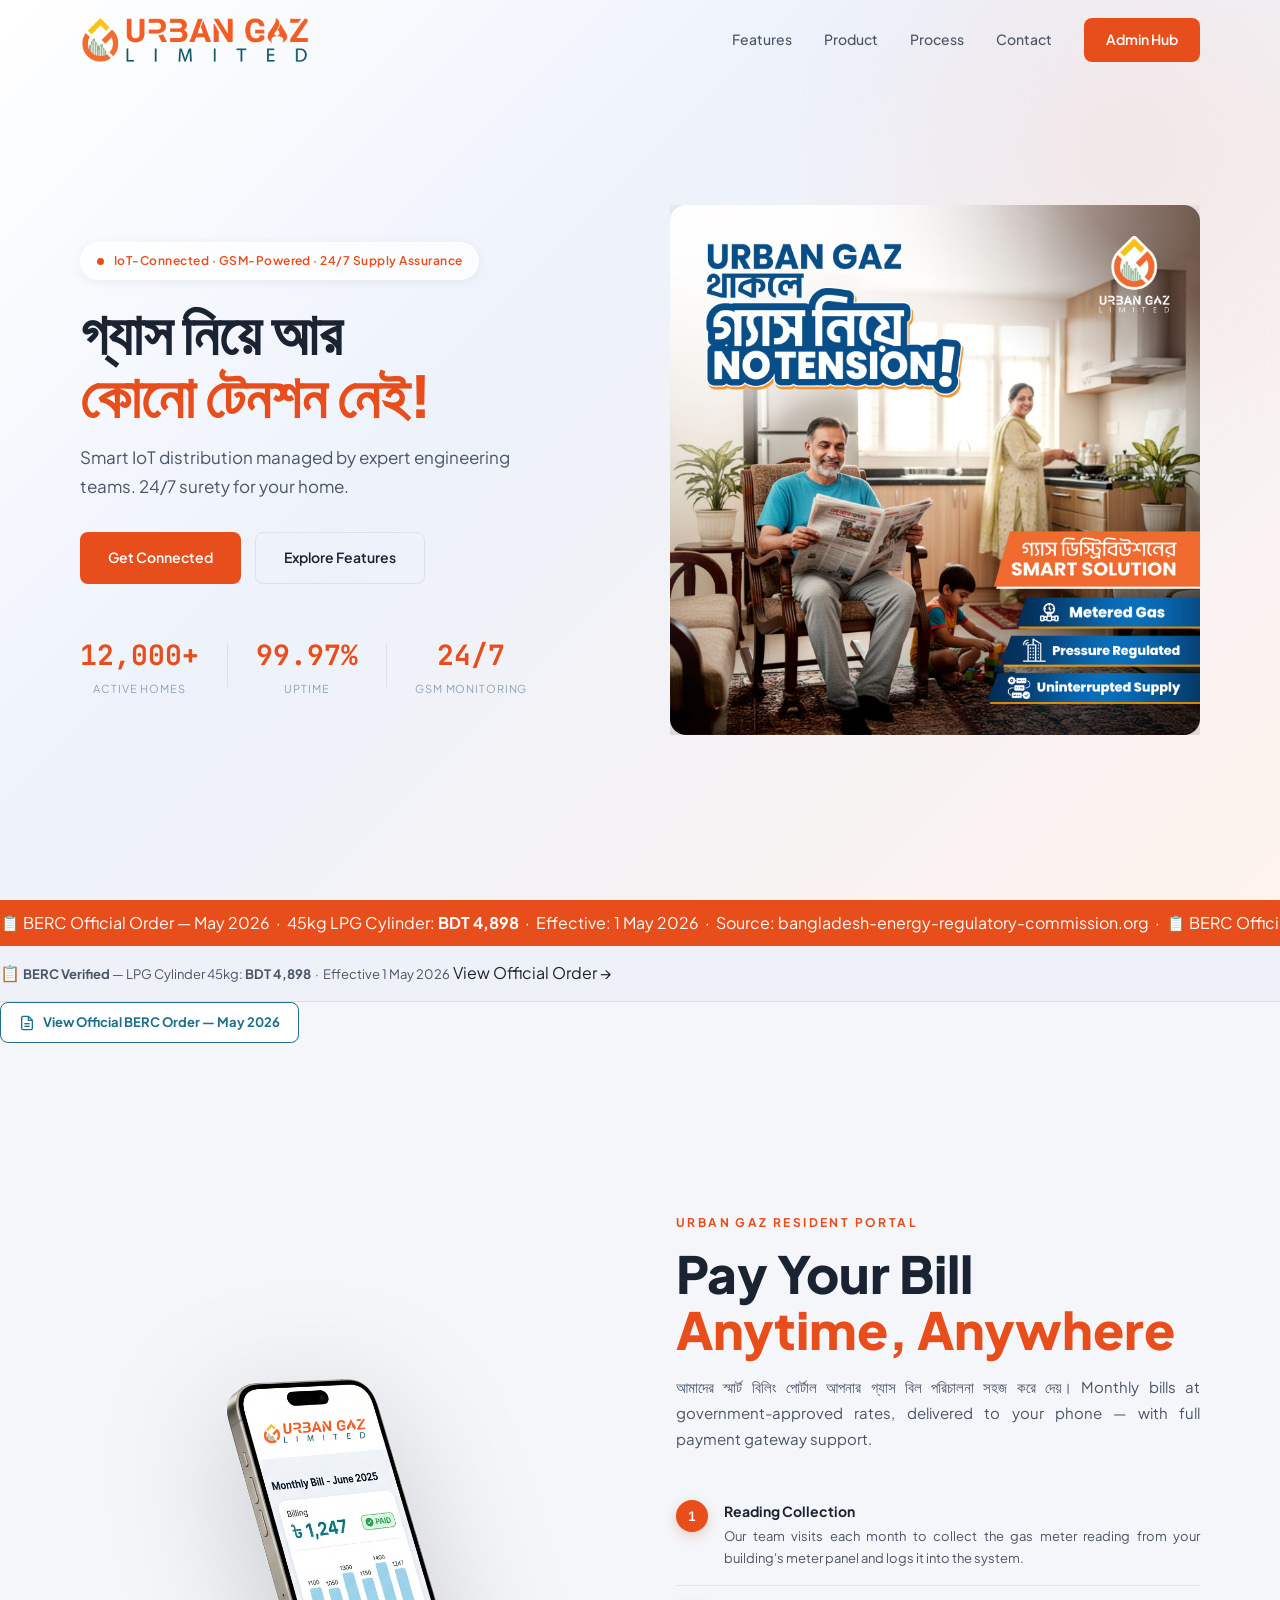
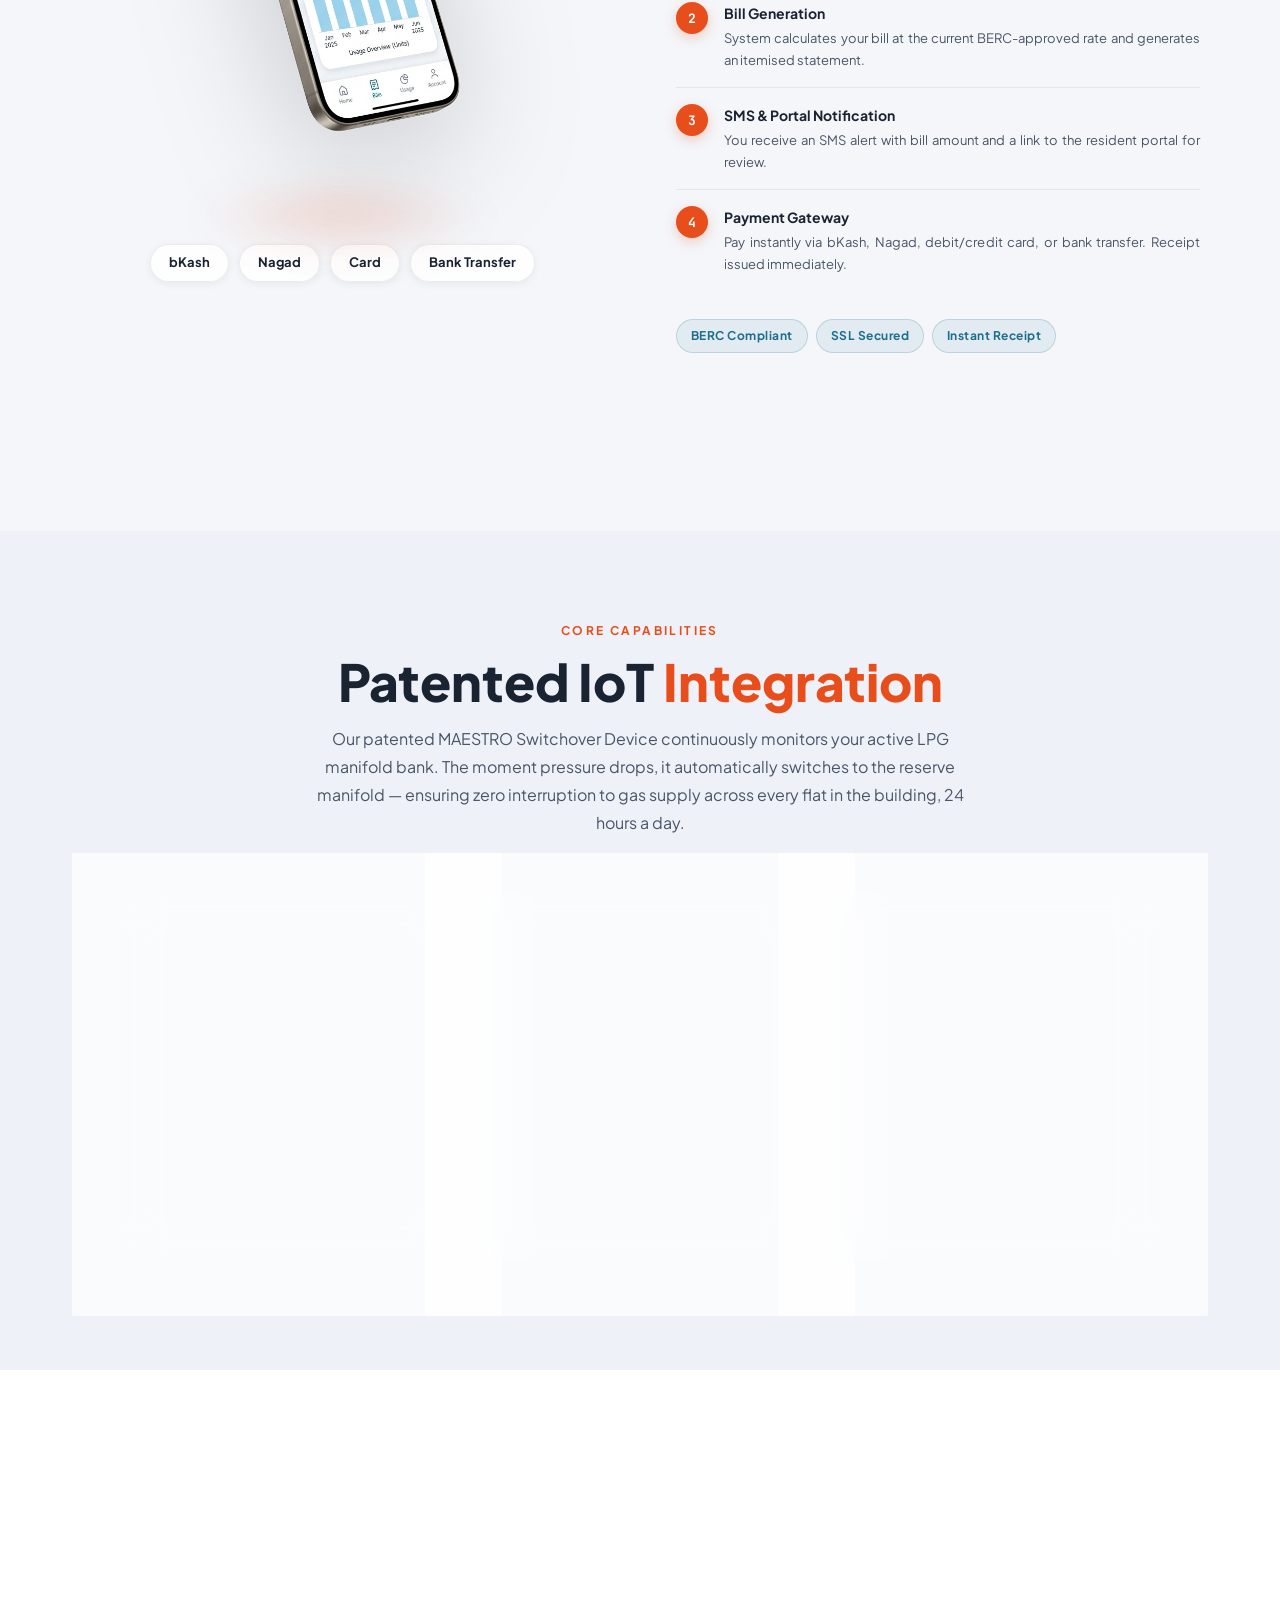
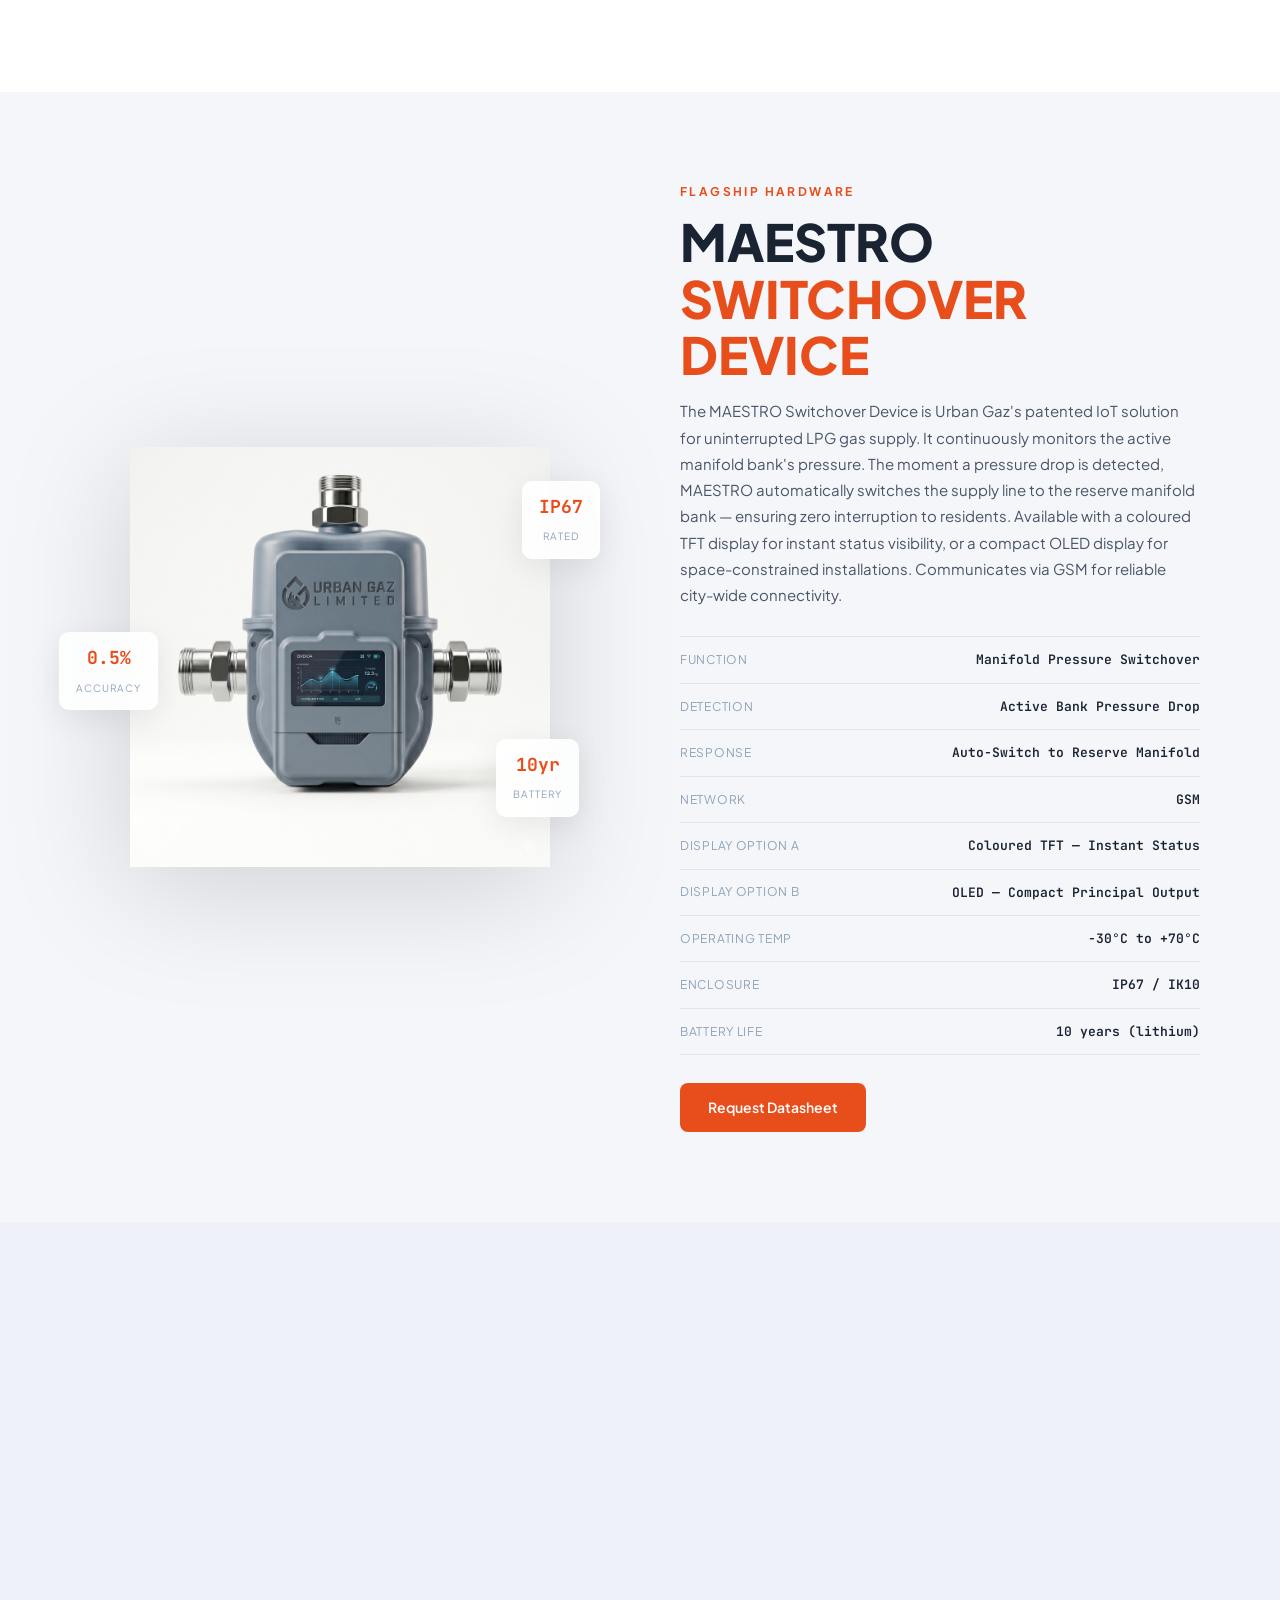
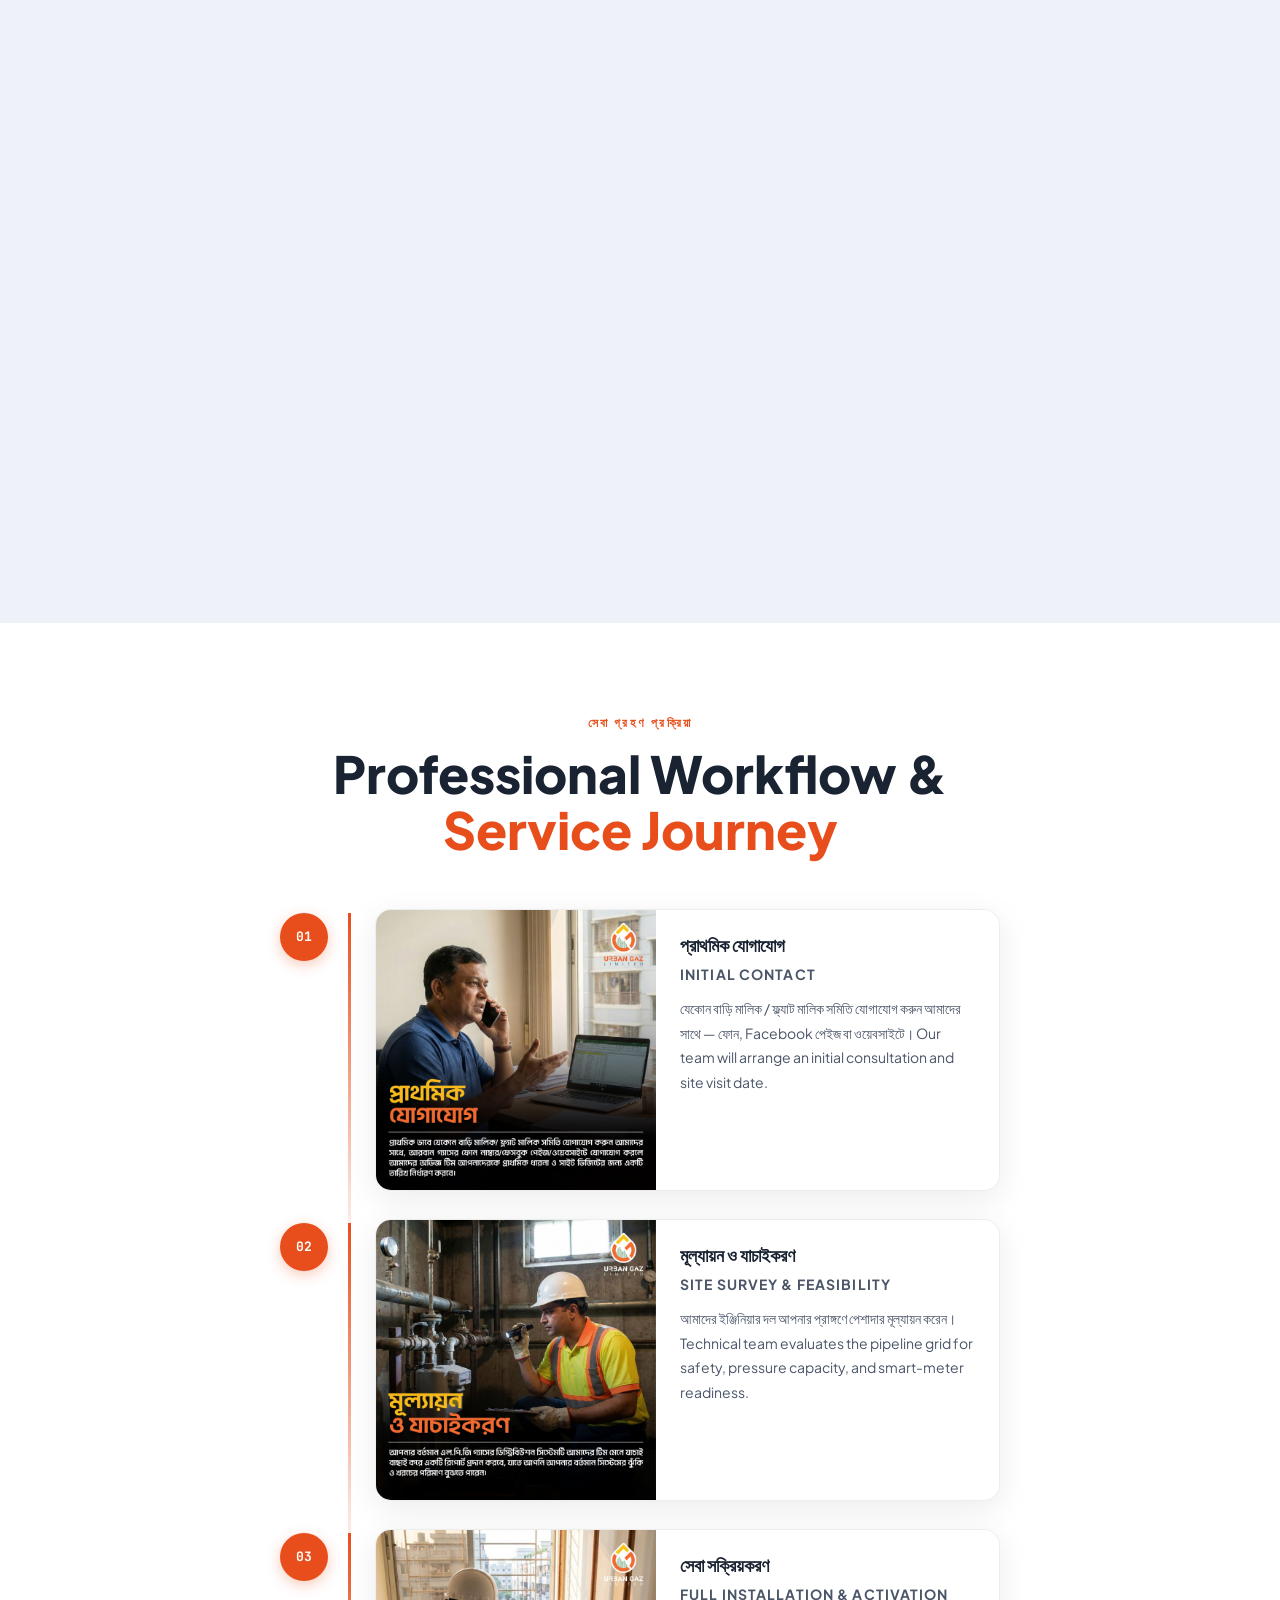
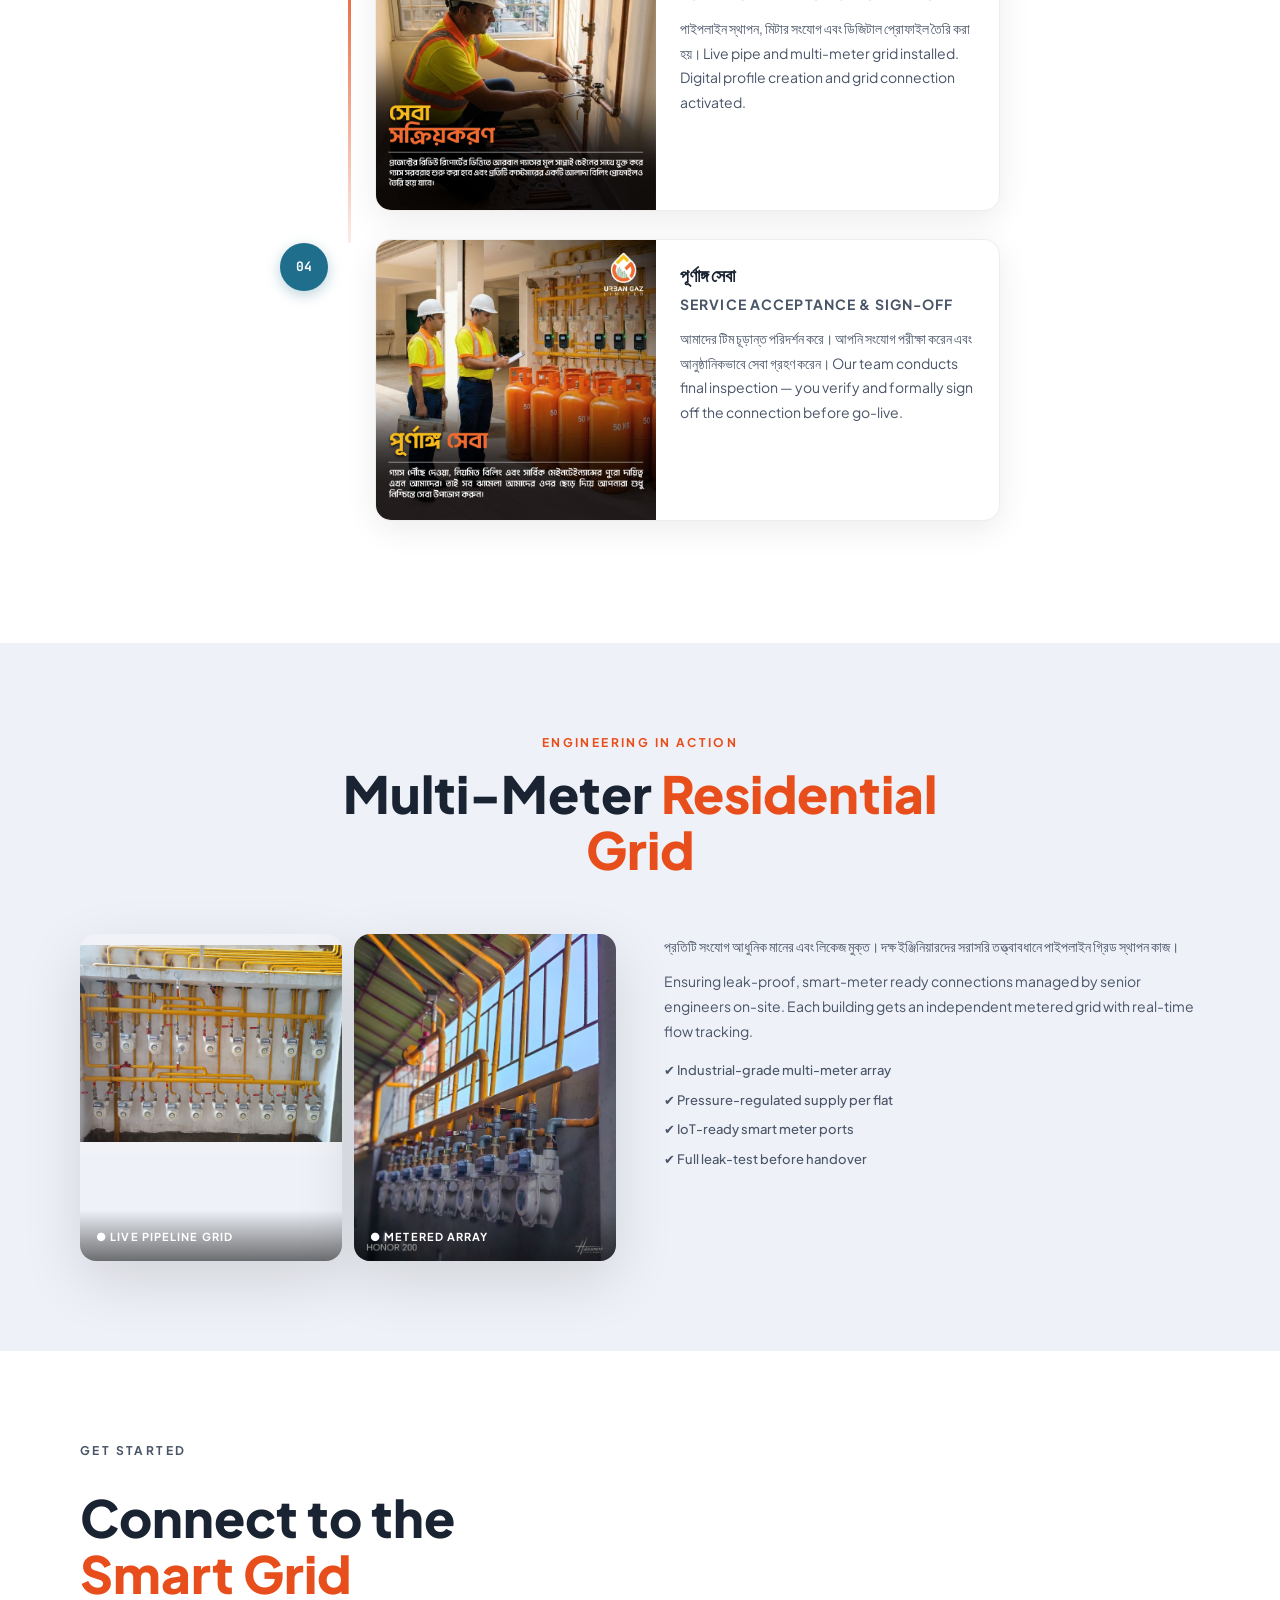
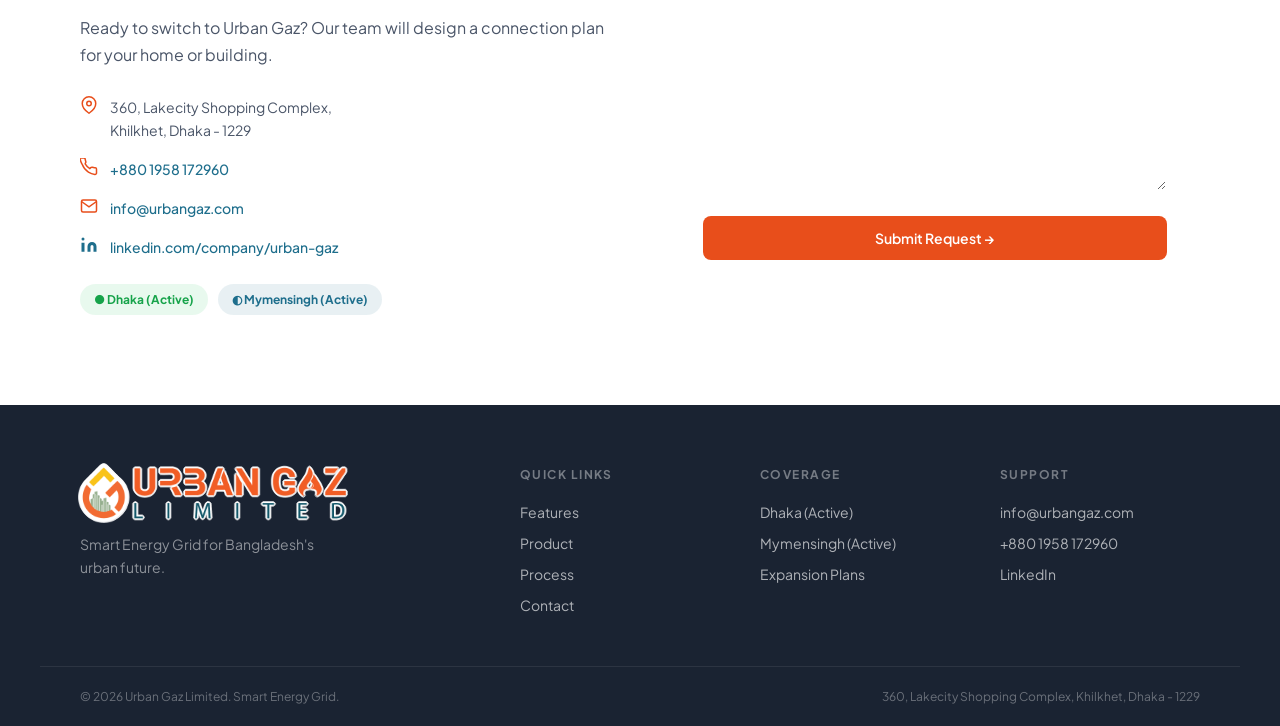
==== commit 06c734c2: "fix: update contact email to info@urbangaz.com" ====
--- a/index.html
+++ b/index.html
@@ -443,7 +443,7 @@
           </div>
           <div class="cd-row">
             <svg width="18" height="18" viewBox="0 0 24 24" fill="none" stroke="#E84E1B" stroke-width="2"><path d="M4 4h16c1.1 0 2 .9 2 2v12c0 1.1-.9 2-2 2H4c-1.1 0-2-.9-2-2V6c0-1.1.9-2 2-2z"/><polyline points="22,6 12,13 2,6"/></svg>
-            <a href="mailto:support.urbangaz.com.bd">support.urbangaz.com.bd</a>
+            <a href="mailto:info@urbangaz.com">info@urbangaz.com</a>
           </div>
           <div class="cd-row">
             <svg width="18" height="18" viewBox="0 0 24 24" fill="#1E6E8C"><path d="M16 8a6 6 0 016 6v7h-4v-7a2 2 0 00-2-2 2 2 0 00-2 2v7h-4v-7a6 6 0 016-6zM2 9h4v12H2z"/><circle cx="4" cy="4" r="2"/></svg>
@@ -516,7 +516,7 @@
     </div>
     <div class="footer-links">
       <h5>Support</h5>
-      <a href="mailto:support.urbangaz.com.bd">support.urbangaz.com.bd</a>
+      <a href="mailto:info@urbangaz.com">info@urbangaz.com</a>
       <a href="tel:+8801958172960">+880 1958 172960</a>
       <a href="https://www.linkedin.com/company/urban-gaz/" target="_blank">LinkedIn</a>
     </div>
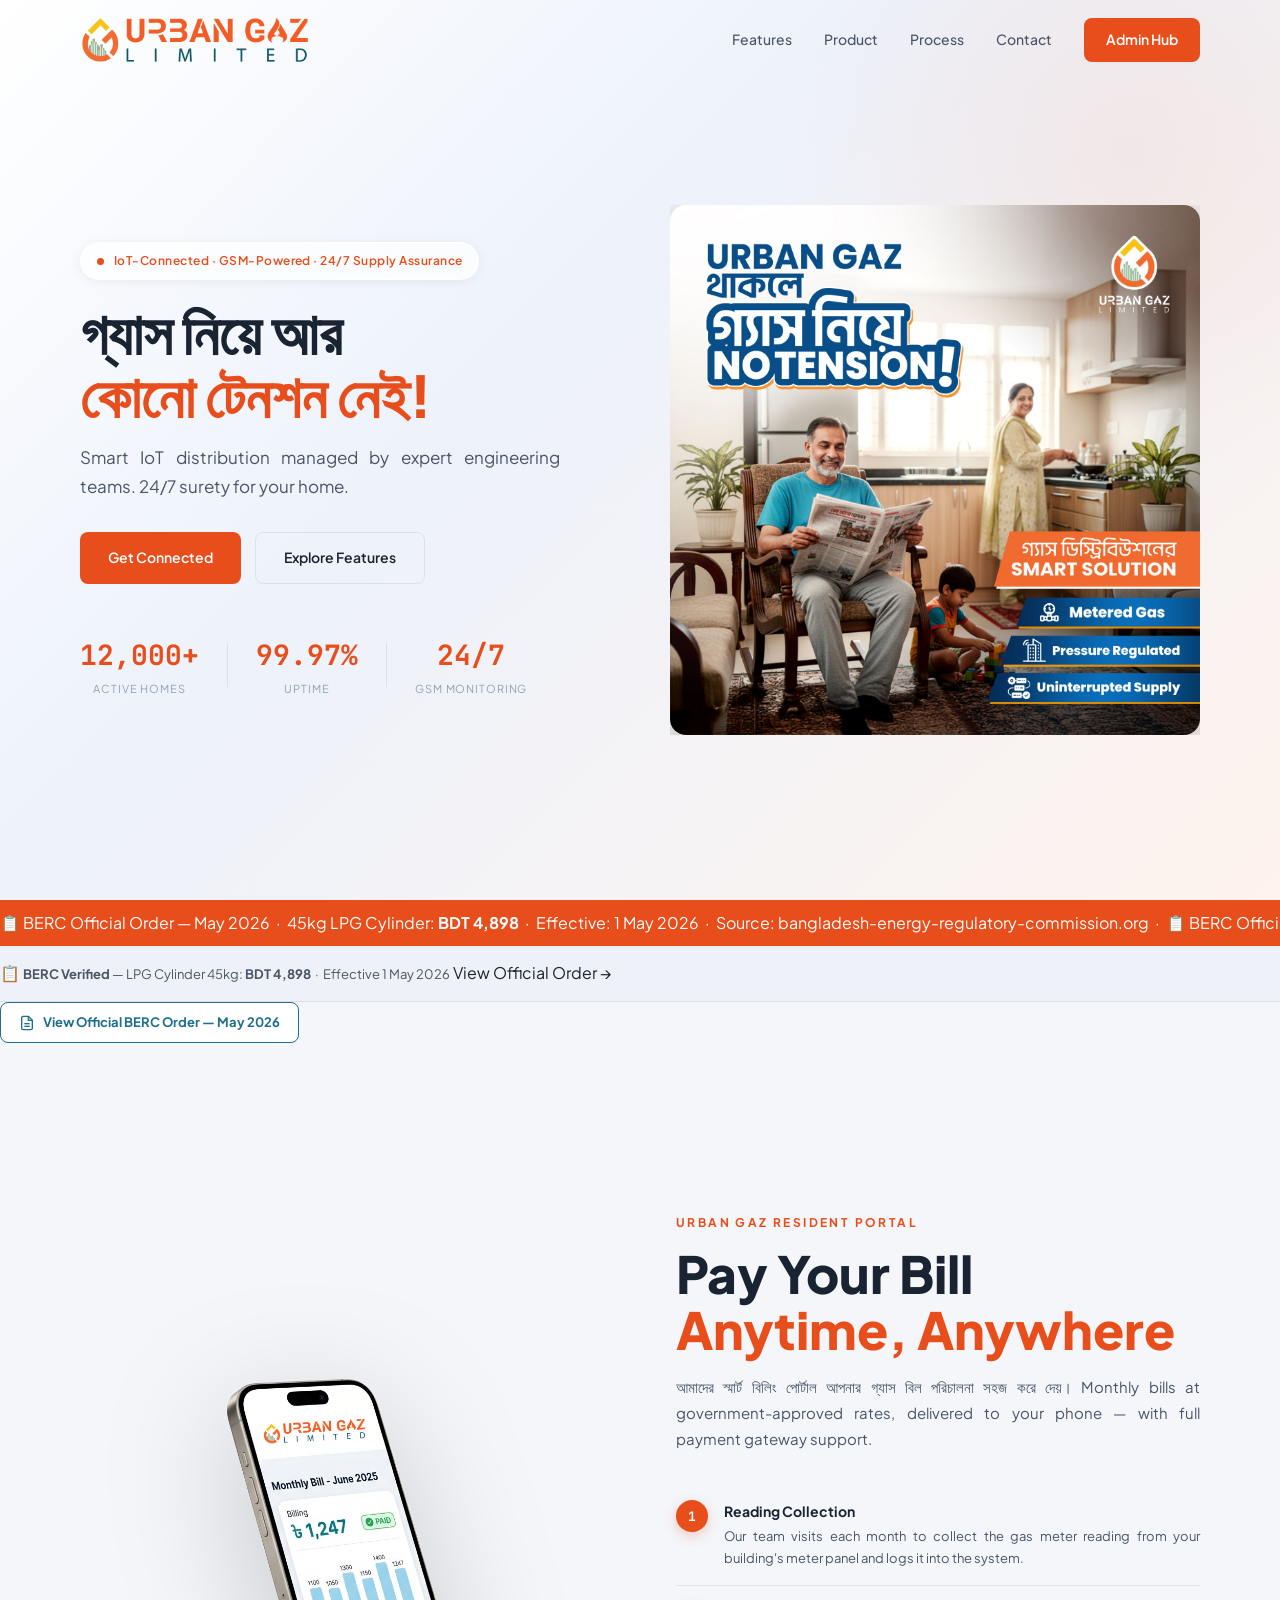
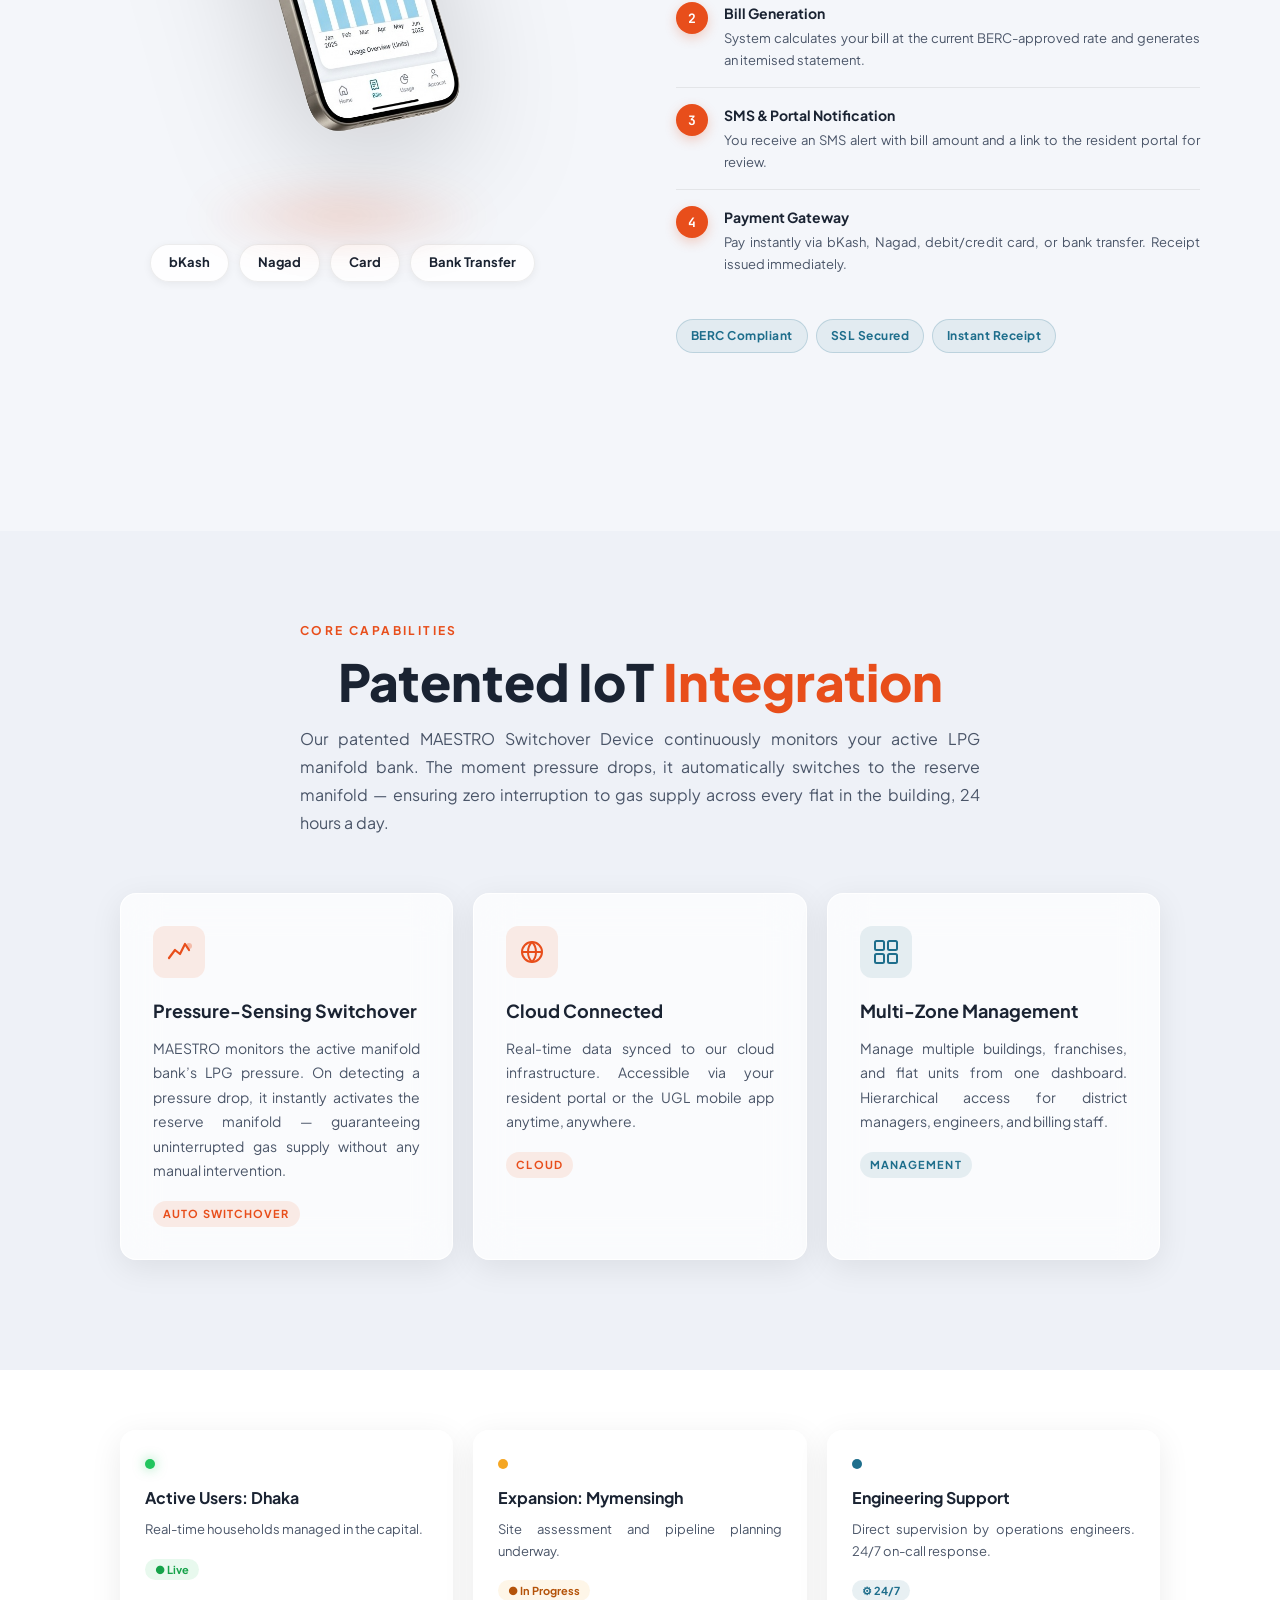
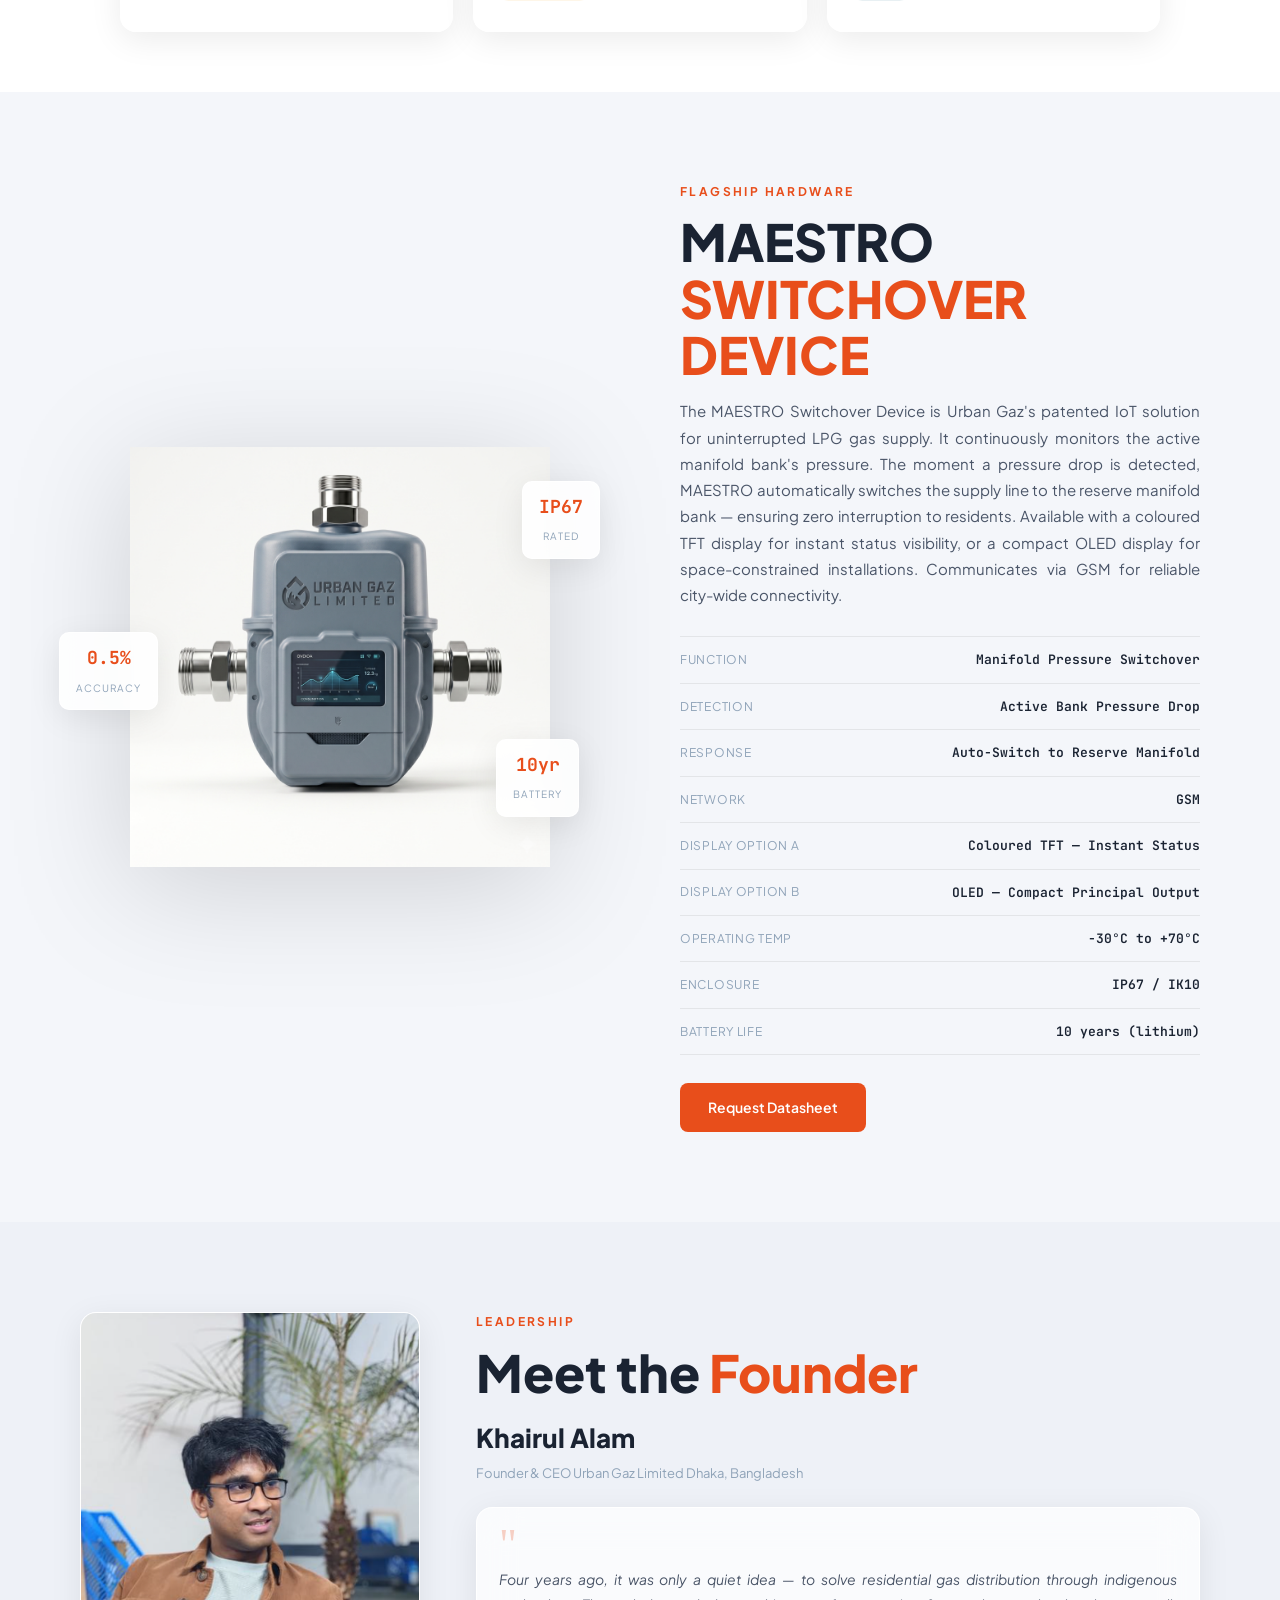
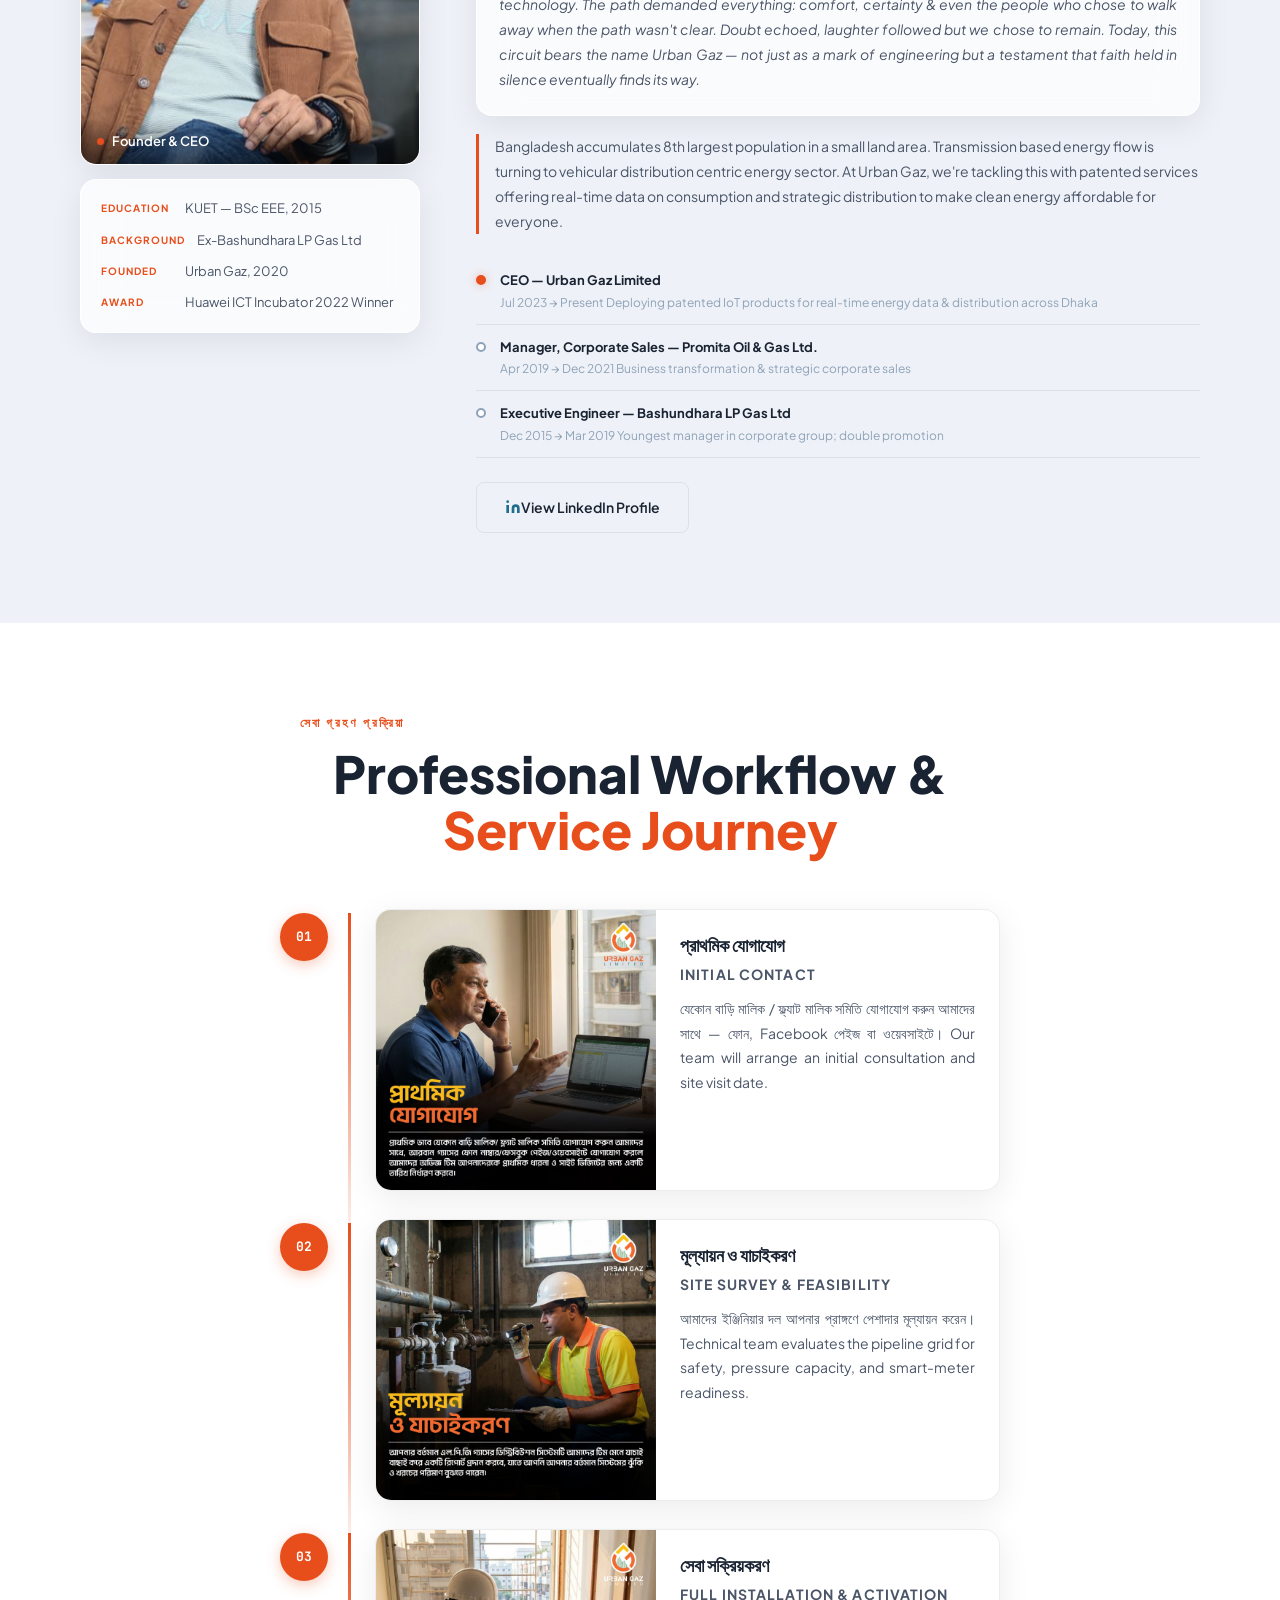
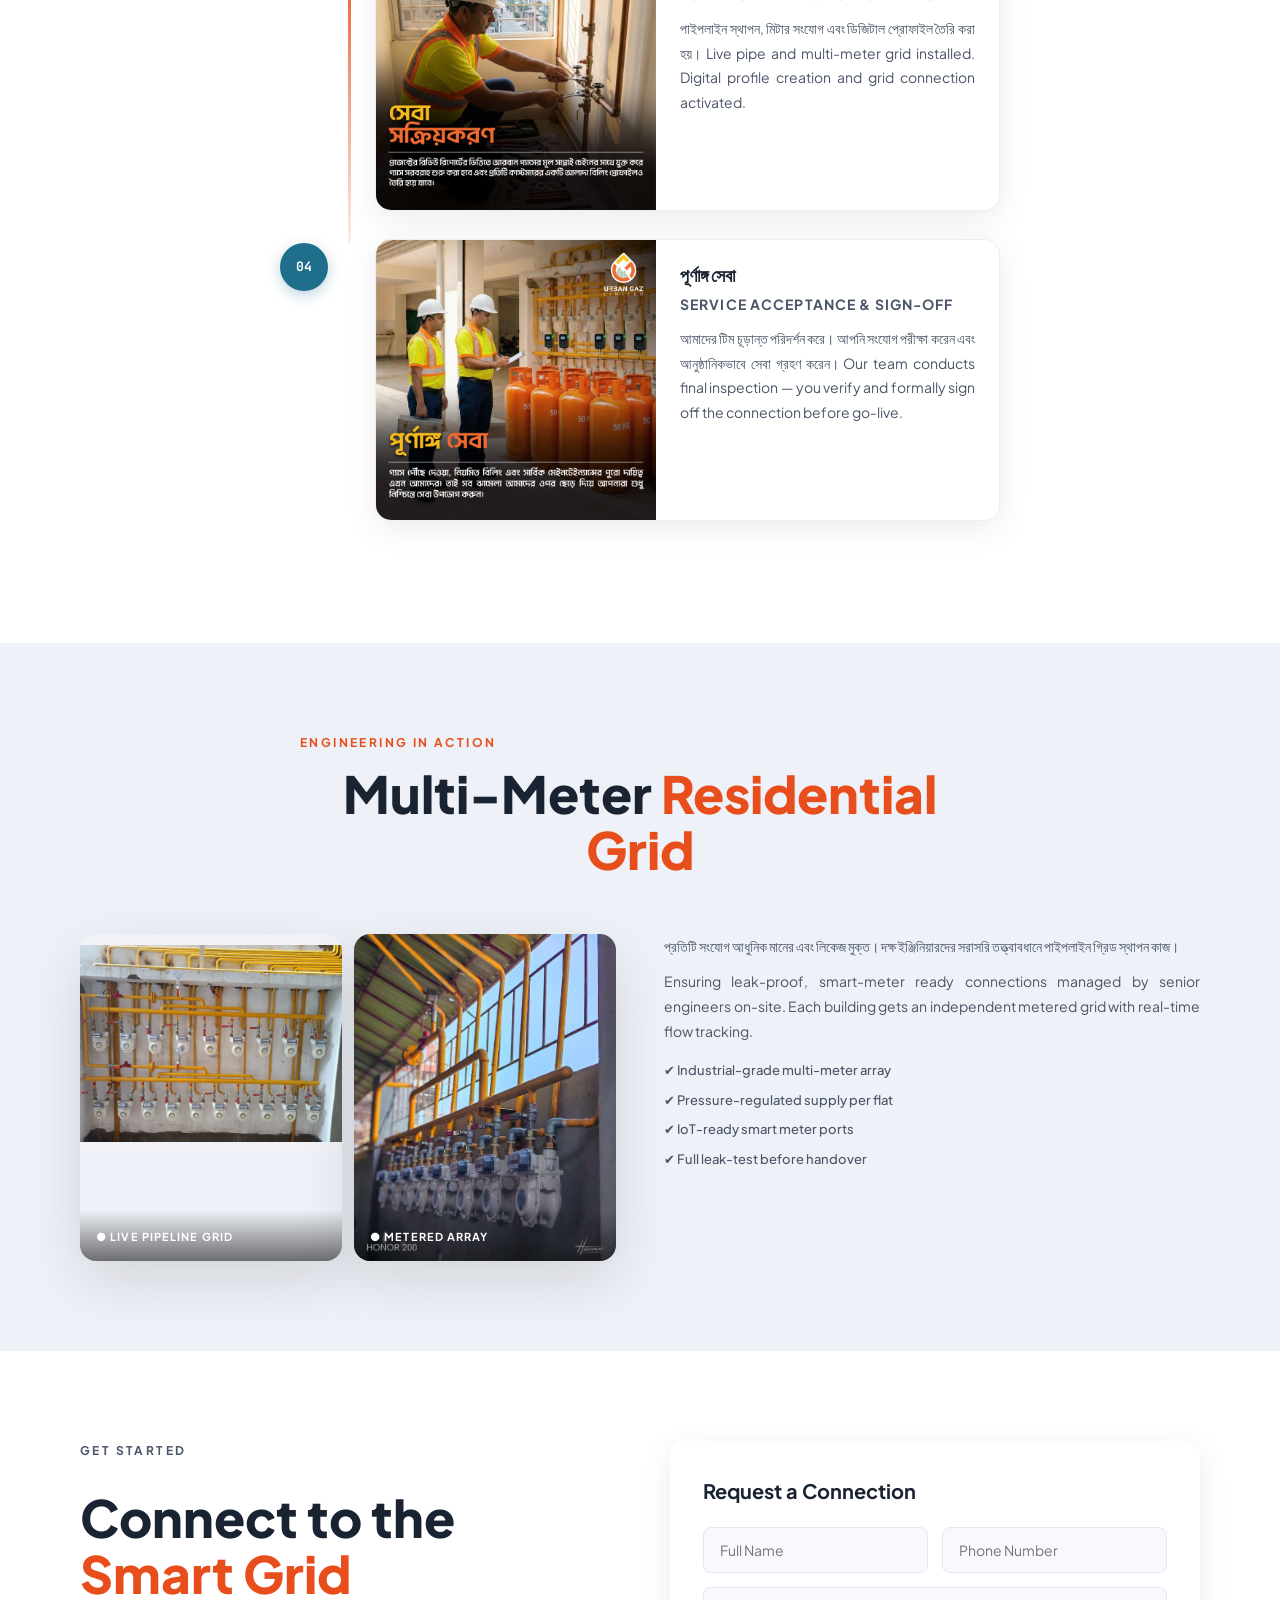
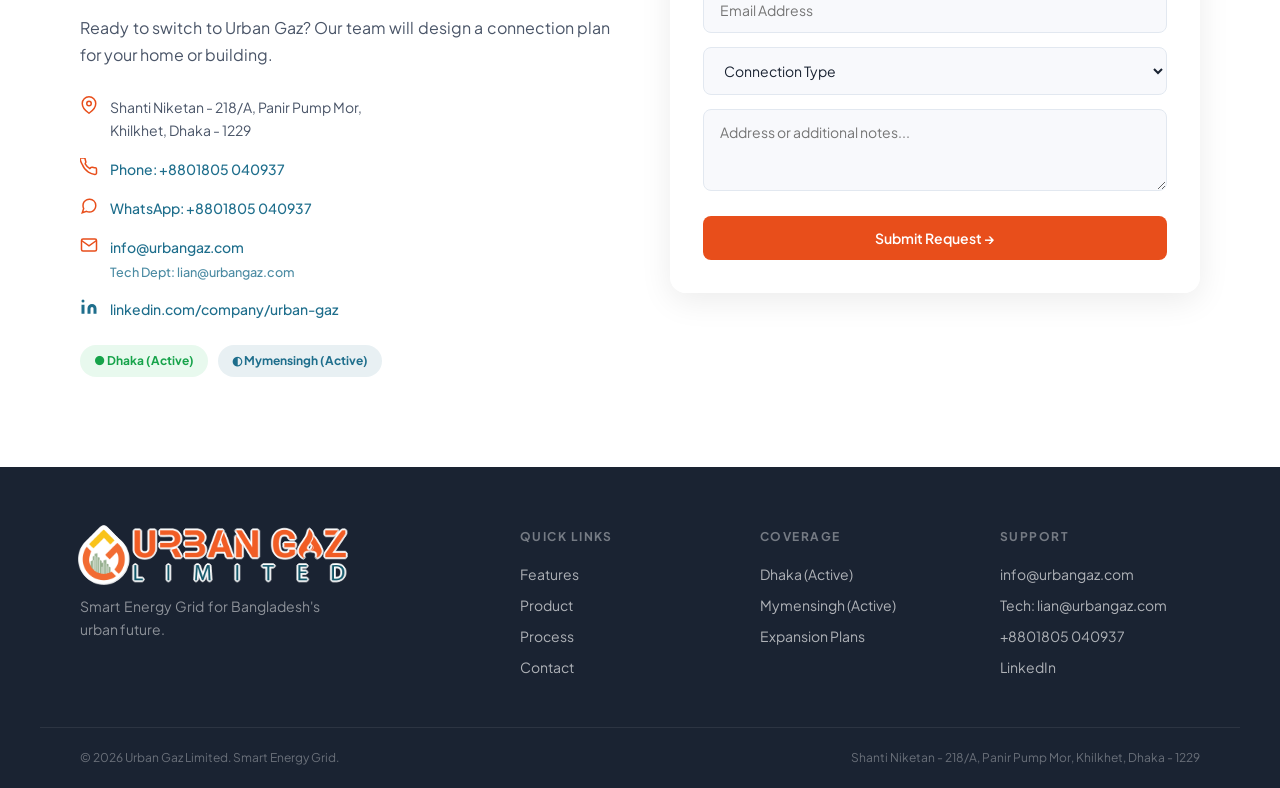
==== commit 13cfd820: "update: new office address, phone number, and tech department contact" ====
--- a/index.html
+++ b/index.html
@@ -435,15 +435,22 @@
         <div class="contact-details">
           <div class="cd-row">
             <svg width="18" height="18" viewBox="0 0 24 24" fill="none" stroke="#E84E1B" stroke-width="2"><path d="M21 10c0 7-9 13-9 13s-9-6-9-13a9 9 0 0118 0z"/><circle cx="12" cy="10" r="3"/></svg>
-            <span>360, Lakecity Shopping Complex,<br>Khilkhet, Dhaka - 1229</span>
+            <span>Shanti Niketan - 218/A, Panir Pump Mor,<br>Khilkhet, Dhaka - 1229</span>
           </div>
           <div class="cd-row">
             <svg width="18" height="18" viewBox="0 0 24 24" fill="none" stroke="#E84E1B" stroke-width="2"><path d="M22 16.92v3a2 2 0 01-2.18 2 19.79 19.79 0 01-8.63-3.07A19.5 19.5 0 013.07 8.81a19.79 19.79 0 01-3.07-8.63A2 2 0 012 0h3a2 2 0 012 1.72c.127.96.361 1.903.7 2.81a2 2 0 01-.45 2.11L6.91 7.91a16 16 0 006.18 6.18l1.27-1.27a2 2 0 012.11-.45 12.84 12.84 0 002.81.7A2 2 0 0122 14.92z"/></svg>
-            <a href="tel:+8801958172960">+880 1958 172960</a>
+            <a href="tel:+8801805040937">Phone: +8801805 040937</a>
+          </div>
+          <div class="cd-row">
+            <svg width="18" height="18" viewBox="0 0 24 24" fill="none" stroke="#E84E1B" stroke-width="2"><path d="M21 11.5a8.38 8.38 0 01-.9 3.8 8.5 8.5 0 01-7.6 4.7 8.38 8.38 0 01-3.8-.9L3 21l1.9-5.7a8.38 8.38 0 01-.9-3.8 8.5 8.5 0 014.7-7.6 8.38 8.38 0 013.8-.9h.5a8.48 8.48 0 018 8v.5z"/></svg>
+            <a href="https://wa.me/8801805040937" target="_blank">WhatsApp: +8801805 040937</a>
           </div>
           <div class="cd-row">
             <svg width="18" height="18" viewBox="0 0 24 24" fill="none" stroke="#E84E1B" stroke-width="2"><path d="M4 4h16c1.1 0 2 .9 2 2v12c0 1.1-.9 2-2 2H4c-1.1 0-2-.9-2-2V6c0-1.1.9-2 2-2z"/><polyline points="22,6 12,13 2,6"/></svg>
-            <a href="mailto:info@urbangaz.com">info@urbangaz.com</a>
+            <div style="display:flex; flex-direction:column; gap:2px;">
+              <a href="mailto:info@urbangaz.com">info@urbangaz.com</a>
+              <a href="mailto:lian@urbangaz.com" style="font-size:0.9em; opacity:0.8;">Tech Dept: lian@urbangaz.com</a>
+            </div>
           </div>
           <div class="cd-row">
             <svg width="18" height="18" viewBox="0 0 24 24" fill="#1E6E8C"><path d="M16 8a6 6 0 016 6v7h-4v-7a2 2 0 00-2-2 2 2 0 00-2 2v7h-4v-7a6 6 0 016-6zM2 9h4v12H2z"/><circle cx="4" cy="4" r="2"/></svg>
@@ -517,13 +524,14 @@
     <div class="footer-links">
       <h5>Support</h5>
       <a href="mailto:info@urbangaz.com">info@urbangaz.com</a>
-      <a href="tel:+8801958172960">+880 1958 172960</a>
+      <a href="mailto:lian@urbangaz.com">Tech: lian@urbangaz.com</a>
+      <a href="tel:+8801805040937">+8801805 040937</a>
       <a href="https://www.linkedin.com/company/urban-gaz/" target="_blank">LinkedIn</a>
     </div>
   </div>
   <div class="footer-bottom">
     <p>&copy; 2026 Urban Gaz Limited. Smart Energy Grid.</p>
-    <p>360, Lakecity Shopping Complex, Khilkhet, Dhaka - 1229</p>
+    <p>Shanti Niketan - 218/A, Panir Pump Mor, Khilkhet, Dhaka - 1229</p>
   </div>
 </footer>
 
--- a/style.css
+++ b/style.css
@@ -26,7 +26,18 @@
 
 *,*::before,*::after{box-sizing:border-box;margin:0;padding:0}
 html{scroll-behavior:smooth}
-body{background:var(--bg);color:var(--text1);font-family:var(--body);font-size:16px;line-height:1.65;overflow-x:hidden}
+body{
+  background:var(--bg);color:var(--text1);font-family:var(--body);font-size:16px;line-height:1.65;overflow-x:hidden;
+  -webkit-hyphens: none;
+  -ms-hyphens: none;
+  hyphens: none;
+}
+p {
+  text-align: justify;
+  text-justify: inter-word;
+  hyphens: none;
+  -webkit-hyphens: none;
+}
 a{text-decoration:none;color:inherit}
 img{max-width:100%;display:block}
 .mono{font-family:var(--mono)}
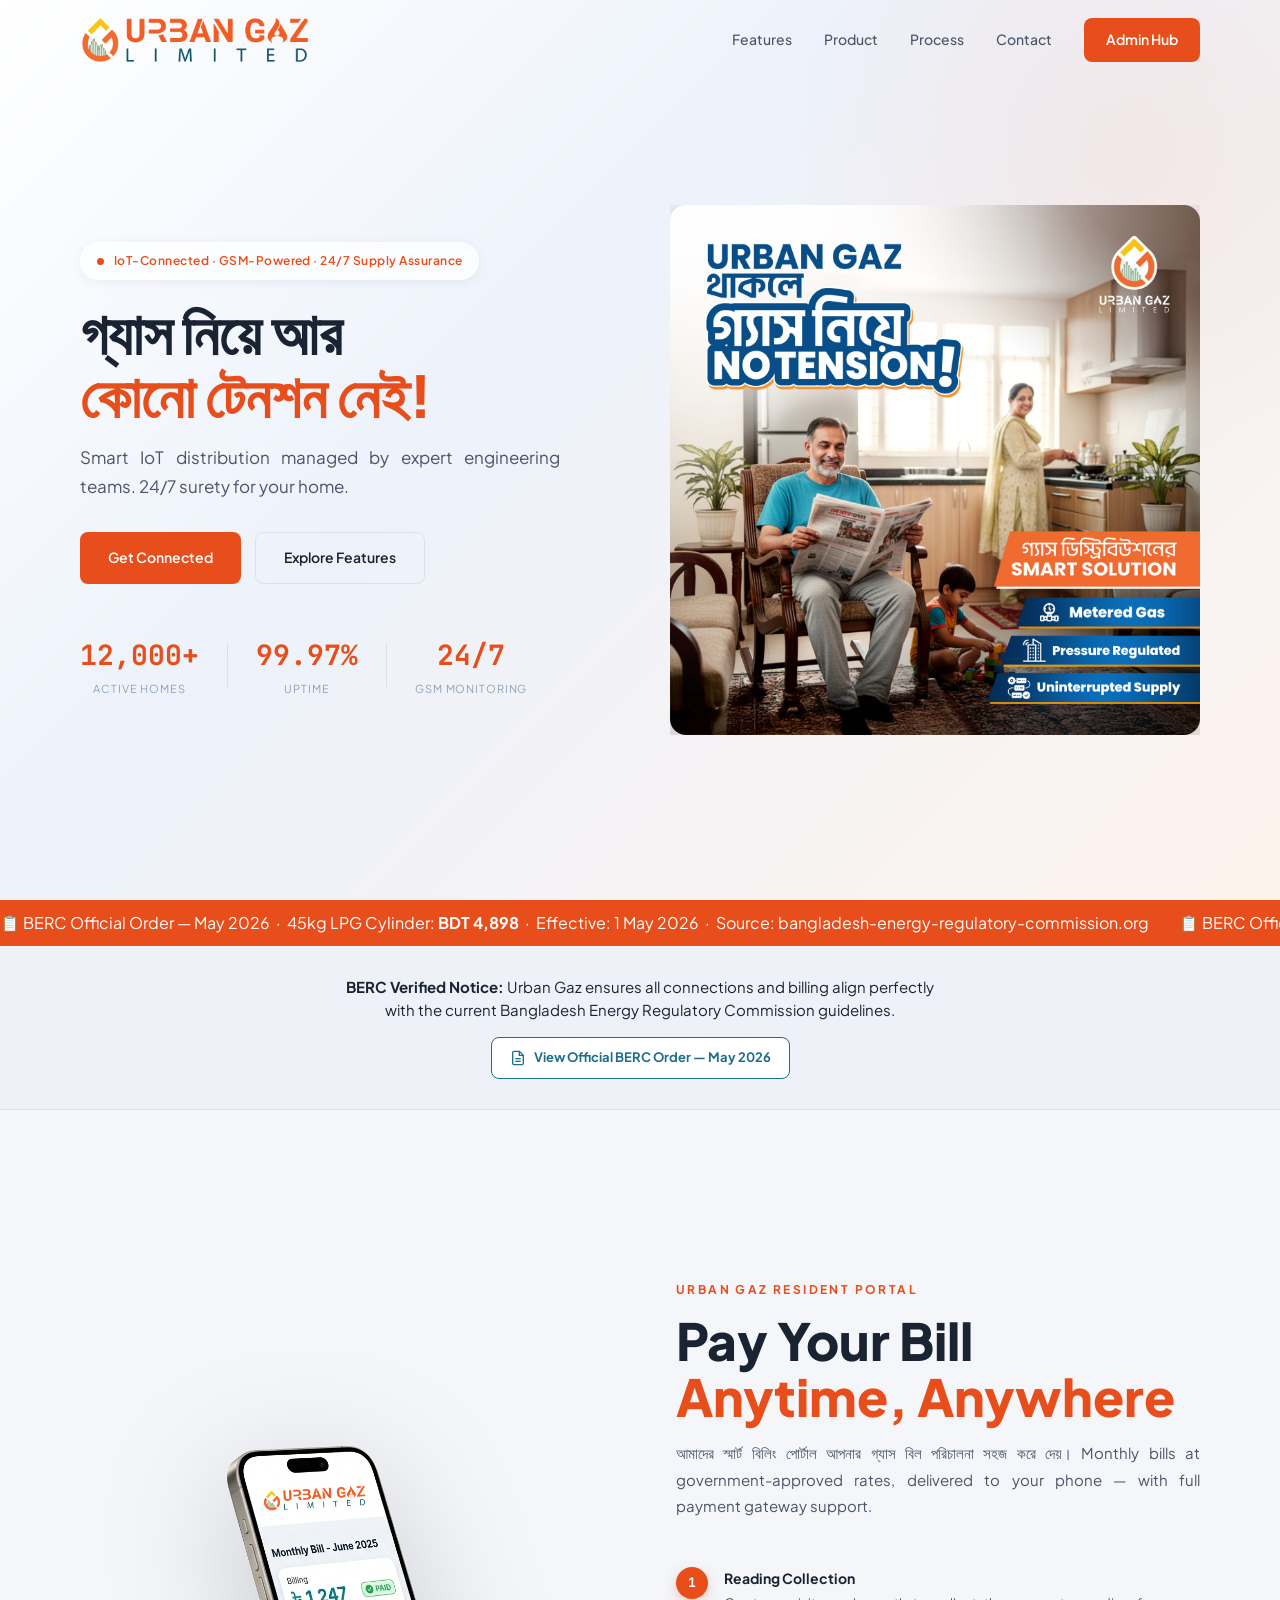
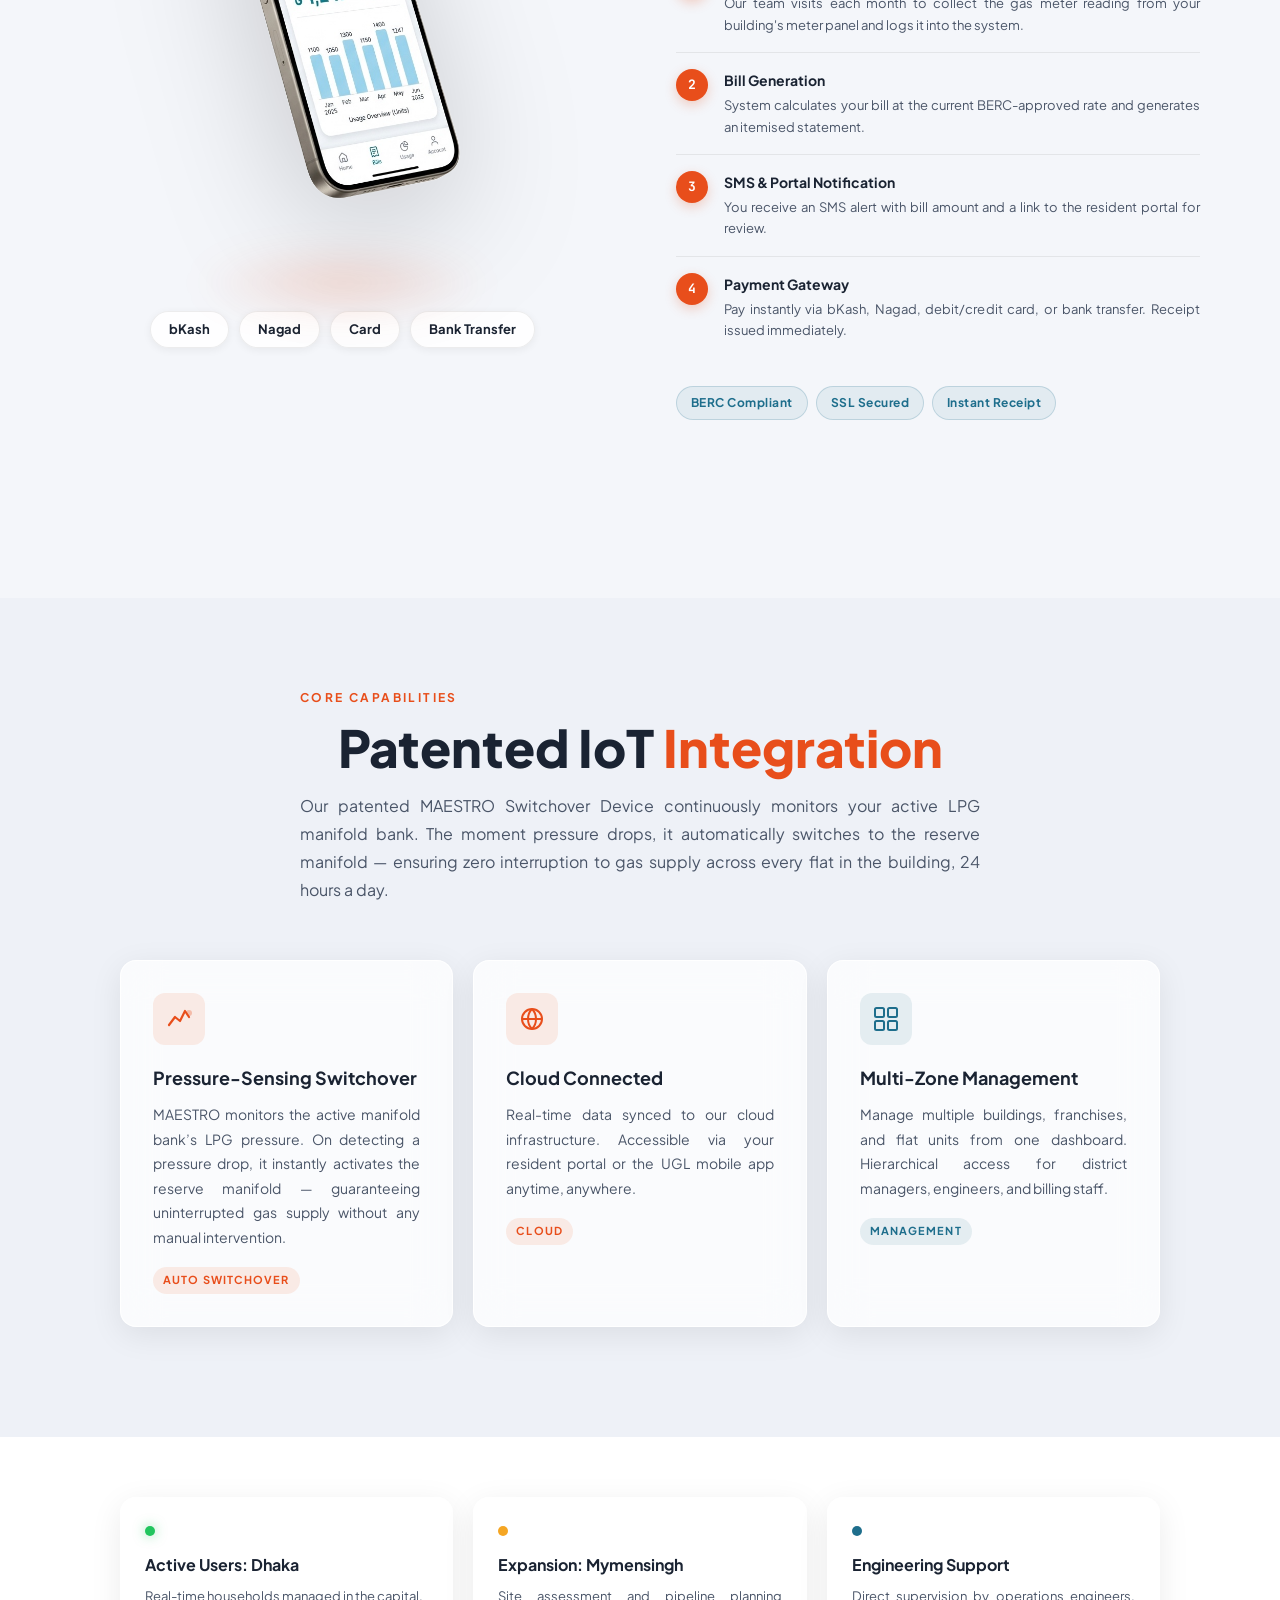
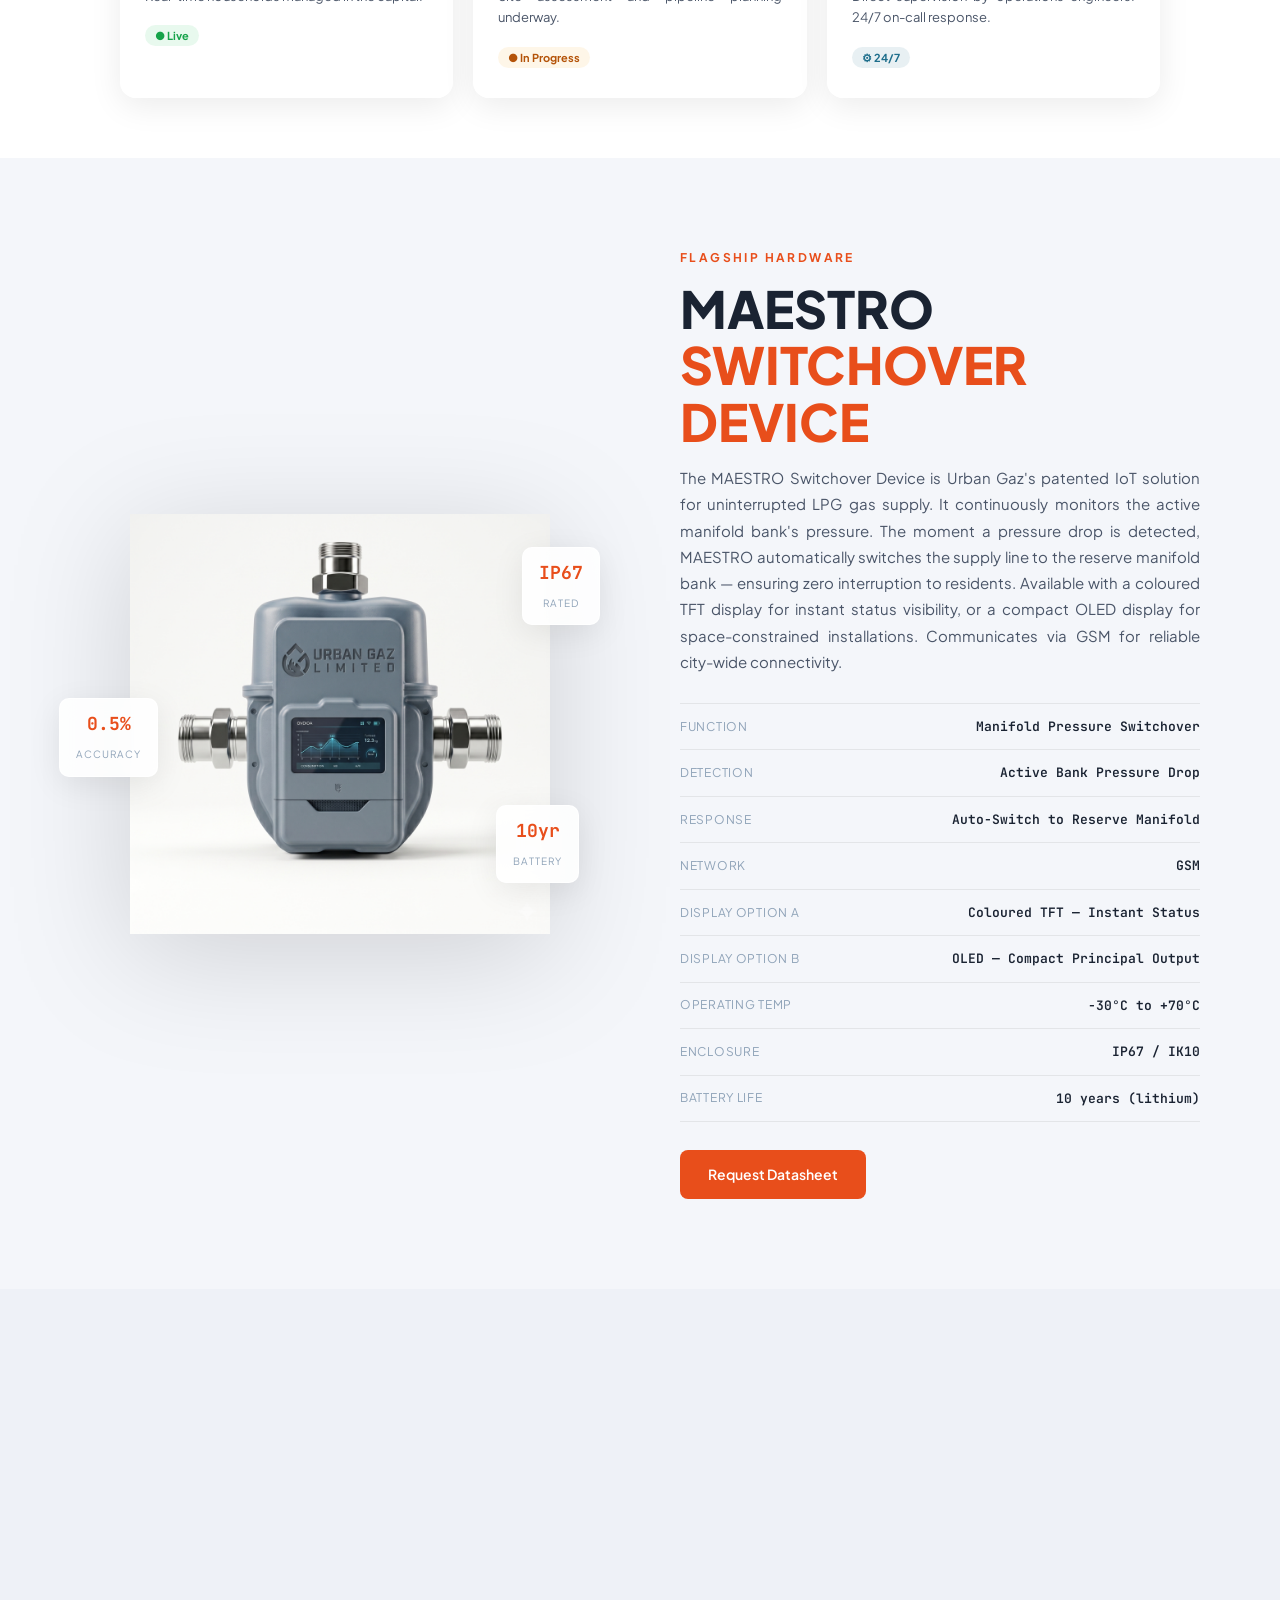
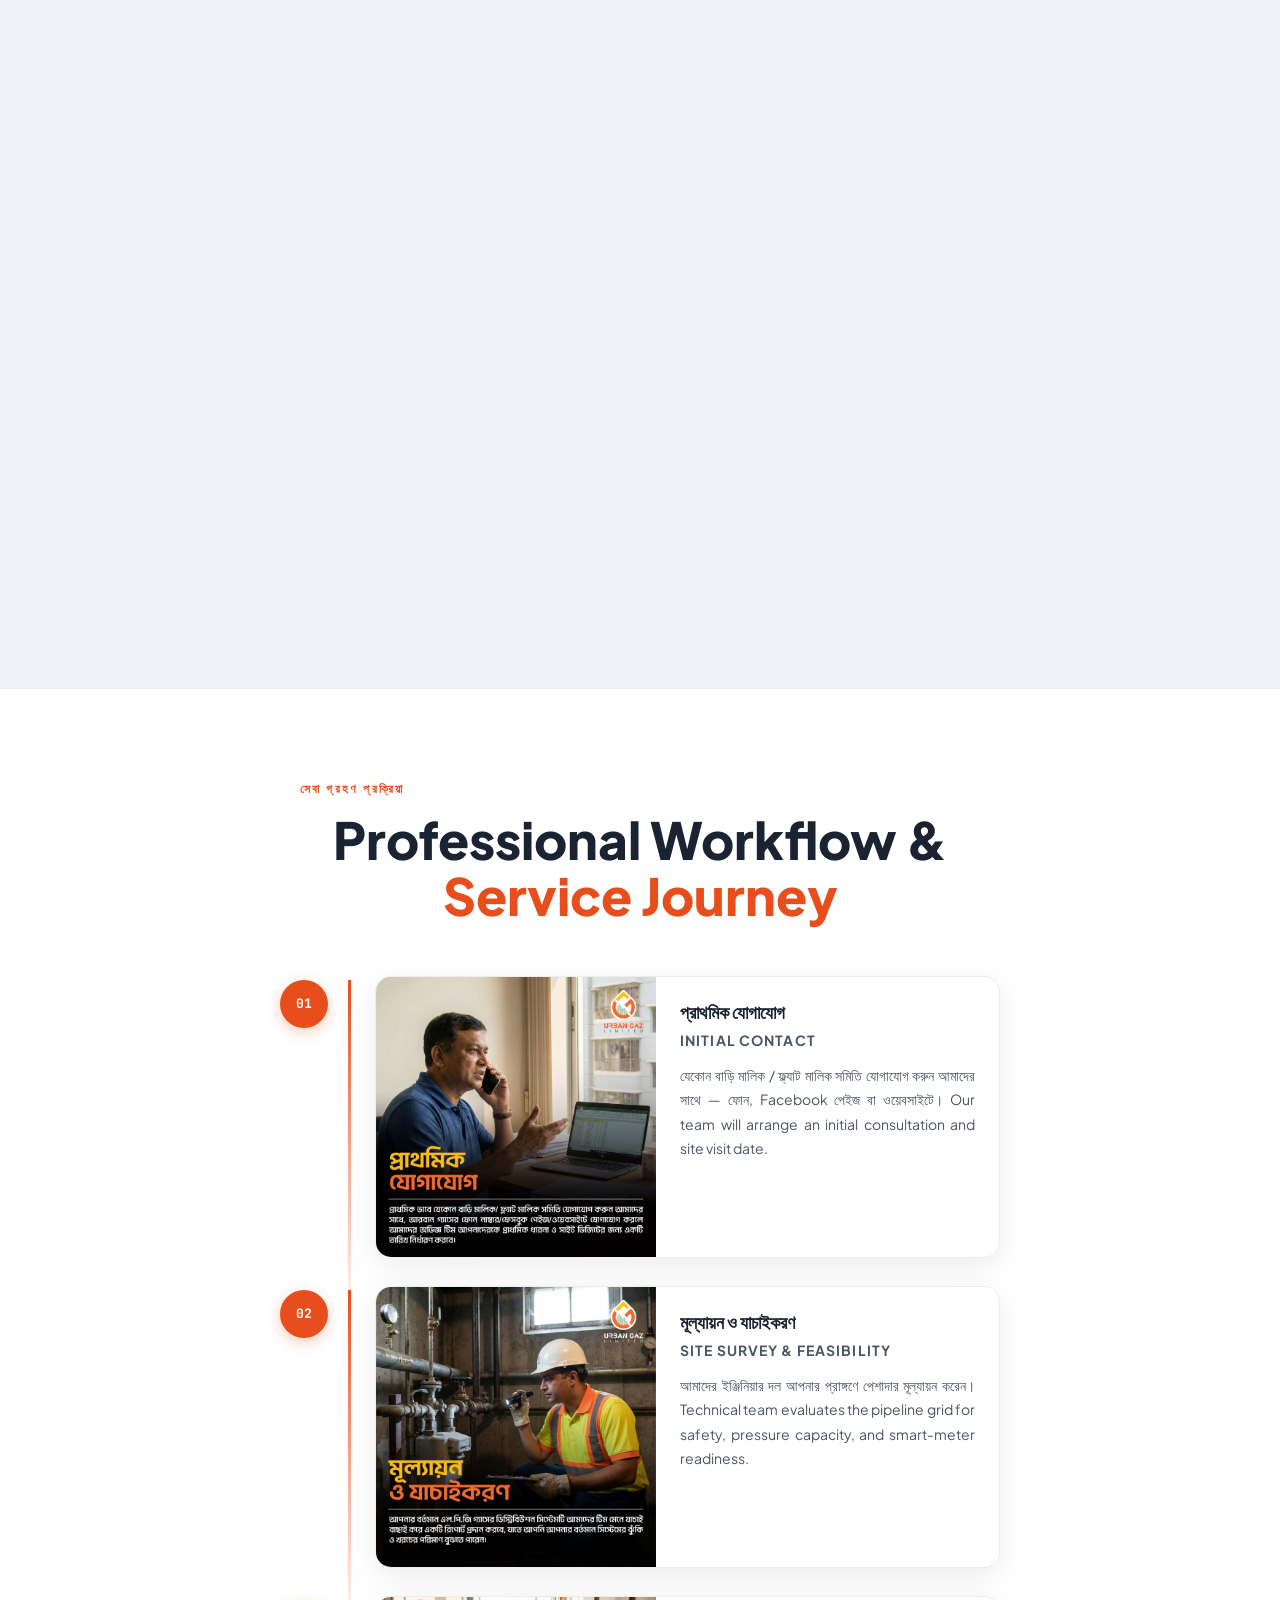
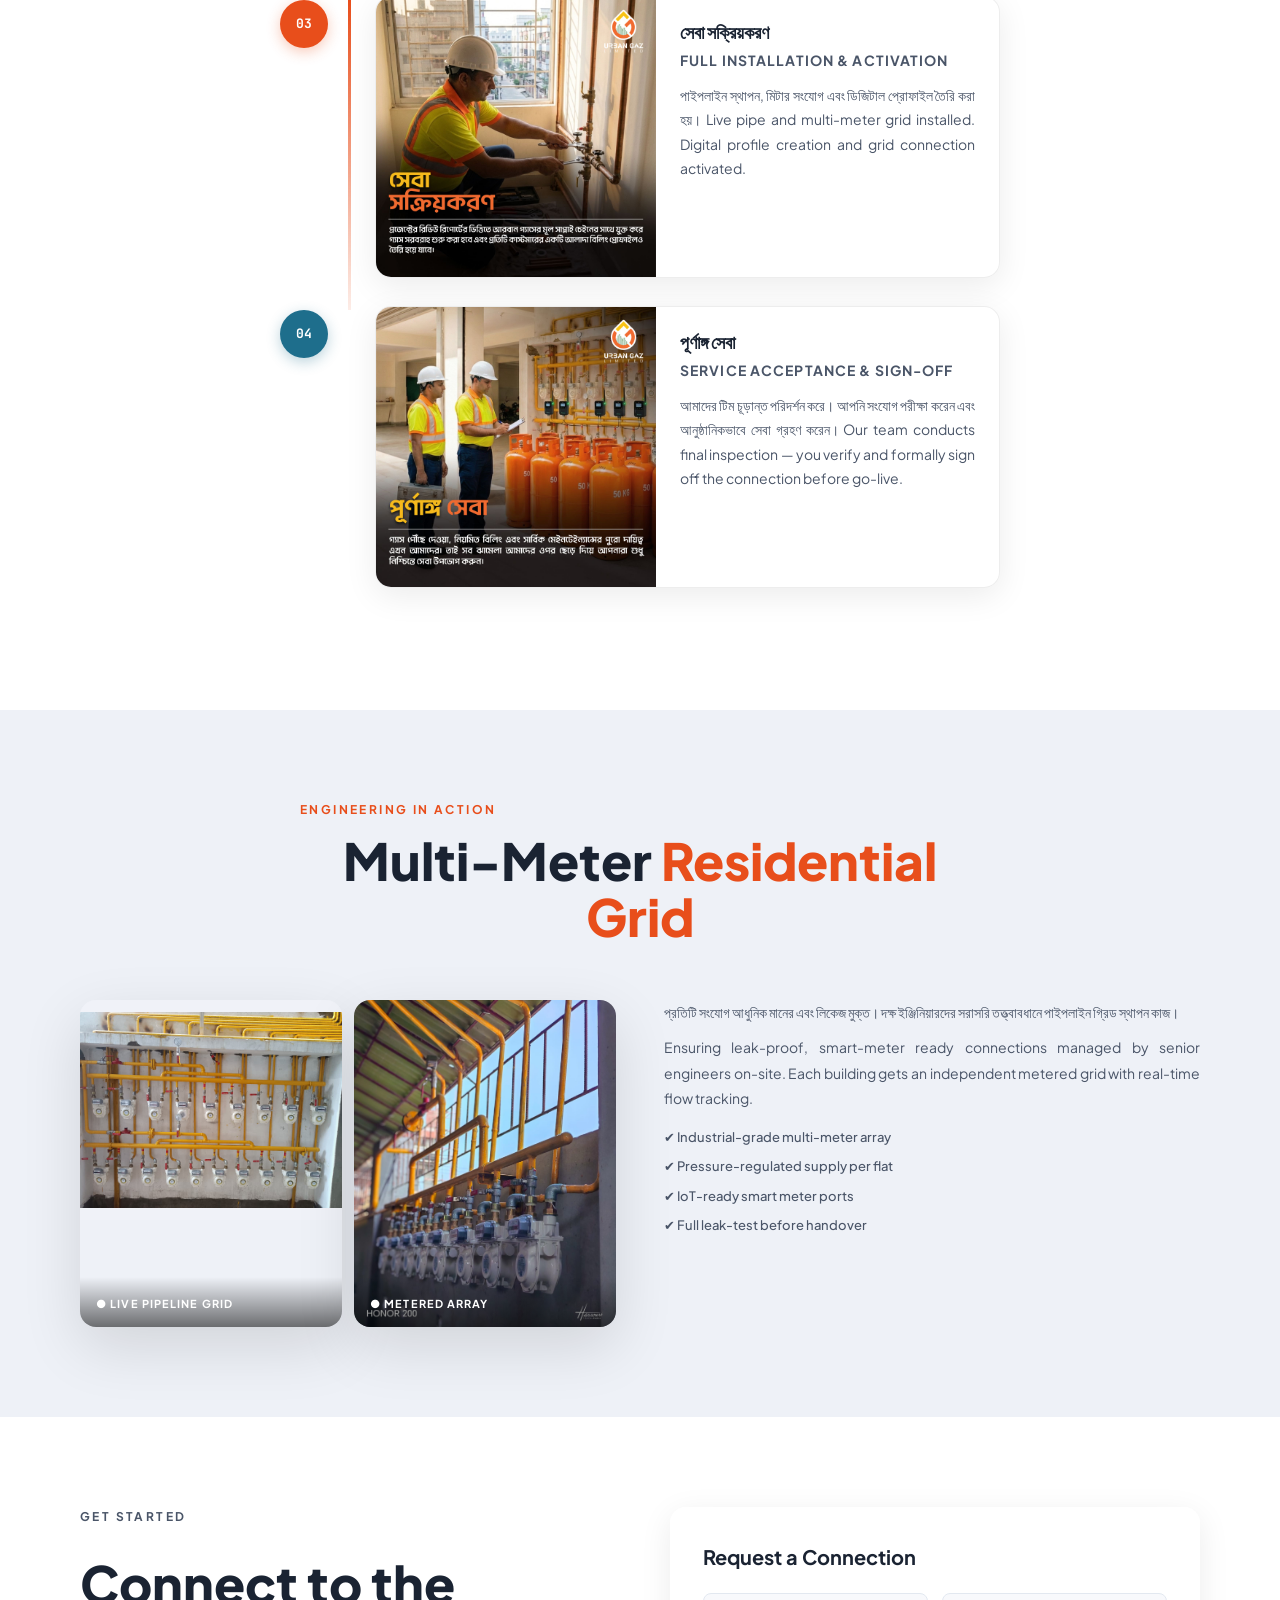
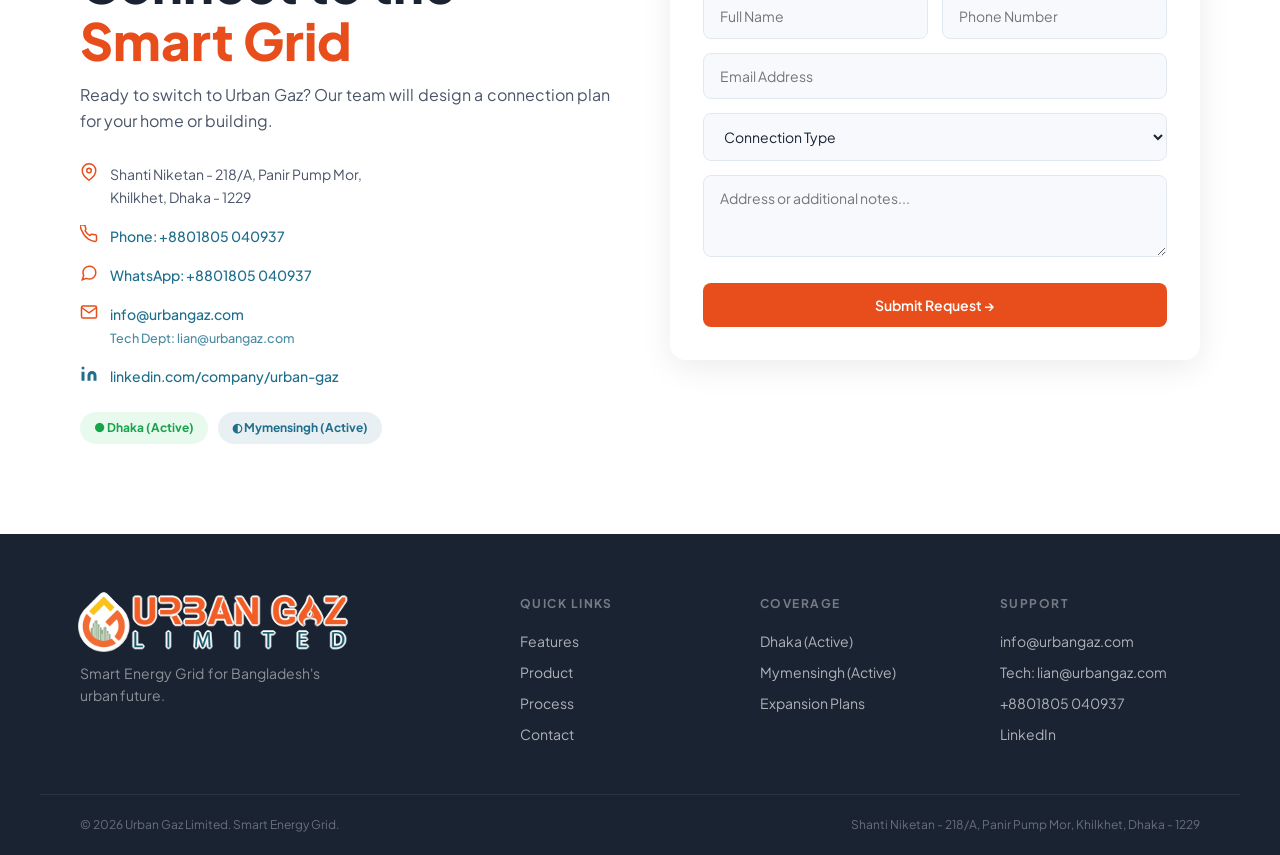
==== commit 5edcaae1: "style: organize BERC notice and add spinning text ticker" ====
--- a/index.html
+++ b/index.html
@@ -73,23 +73,20 @@
 <!-- •• LPG PRICE TICKER •• -->
 <div class="price-ticker">
   <div class="ticker-track">
-    <span>📋 BERC Official Order — May 2026 &nbsp;·&nbsp; 45kg LPG Cylinder: <strong>BDT 4,898</strong> &nbsp;·&nbsp; Effective: 1 May 2026 &nbsp;·&nbsp; Source: bangladesh-energy-regulatory-commission.org &nbsp;·&nbsp; 📋 BERC Official Order — May 2026 &nbsp;·&nbsp; 45kg LPG Cylinder: <strong>BDT 4,898</strong> &nbsp;·&nbsp; Effective: 1 May 2026</span>
+    <span>📋 BERC Official Order — May 2026 &nbsp;·&nbsp; 45kg LPG Cylinder: <strong>BDT 4,898</strong> &nbsp;·&nbsp; Effective: 1 May 2026 &nbsp;·&nbsp; Source: bangladesh-energy-regulatory-commission.org &nbsp;&nbsp;&nbsp;&nbsp;&nbsp;&nbsp;&nbsp;&nbsp; 📋 BERC Official Order — May 2026 &nbsp;·&nbsp; 45kg LPG Cylinder: <strong>BDT 4,898</strong> &nbsp;·&nbsp; Effective: 1 May 2026</span>
   </div>
 </div>
+
+<!-- •• BERC NOTICE BAR •• -->
+<div class="berc-notice" style="display: flex; flex-direction: column; align-items: center; justify-content: center; gap: 16px; padding: 30px 20px; text-align: center;">
+  <span class="berc-text" style="font-size: 15px; color: var(--text1); max-width: 600px; text-align: center;">
+    <strong>BERC Verified Notice:</strong> Urban Gaz ensures all connections and billing align perfectly with the current Bangladesh Energy Regulatory Commission guidelines.
+  </span>
+  <a href="https://objectstorage.ap-dcc-gazipur-1.oraclecloud15.com/n/axvjbnqprylg/b/V2Ministry/o/office-berc/2026/4/0293de36-c1a1-4d4a-87d8-cfc4e00d7ce0.pdf" target="_blank" rel="noopener noreferrer" class="berc-btn" style="margin: 0 auto; display: inline-flex;">
+    <svg width="16" height="16" viewBox="0 0 24 24" fill="none" stroke="currentColor" stroke-width="2"><path d="M14 2H6a2 2 0 00-2 2v16a2 2 0 002 2h12a2 2 0 002-2V8z"/><polyline points="14 2 14 8 20 8"/><line x1="16" y1="13" x2="8" y2="13"/><line x1="16" y1="17" x2="8" y2="17"/></svg>
+    View Official BERC Order — May 2026
+  </a>
 </div>
-
-<!-- •• BERC NOTICE BAR •• -->
-<div class="berc-notice">
-  <div class="berc-inner">
-    <span class="berc-icon">📋</span>
-    <span class="berc-text"><strong>BERC Verified</strong> — LPG Cylinder 45kg: <strong>BDT 4,898</strong> &nbsp;·&nbsp; Effective 1 May 2026</span>
-    <a href="https://berc.org.bd" target="_blank" class="berc-link">View Official Order →</a>
-  </div>
-</div>
-      <a href="https://objectstorage.ap-dcc-gazipur-1.oraclecloud15.com/n/axvjbnqprylg/b/V2Ministry/o/office-berc/2026/4/0293de36-c1a1-4d4a-87d8-cfc4e00d7ce0.pdf" target="_blank" rel="noopener noreferrer" class="berc-btn">
-        <svg width="16" height="16" viewBox="0 0 24 24" fill="none" stroke="currentColor" stroke-width="2"><path d="M14 2H6a2 2 0 00-2 2v16a2 2 0 002 2h12a2 2 0 002-2V8z"/><polyline points="14 2 14 8 20 8"/><line x1="16" y1="13" x2="8" y2="13"/><line x1="16" y1="17" x2="8" y2="17"/></svg>
-        View Official BERC Order — May 2026
-      </a>
       <section id="app" style="margin-top: 80px; margin-bottom: 80px;">
         <div class="container">
           <div class="app-layout">
--- a/style.css
+++ b/style.css
@@ -159,7 +159,13 @@
 .fc-val{font-family:var(--mono);font-size:13px;font-weight:600;color:var(--text1)}
 
 /* ══ PRICE TICKER ══ */
-.price-ticker{background:var(--orange);color:#fff;padding:10px 0;overflow:hidden;white-space:nowrap}
+@keyframes ticker {
+  0% { transform: translateX(100vw); }
+  100% { transform: translateX(-100%); }
+}
+.price-ticker{background:var(--orange);color:#fff;padding:10px 0;overflow:hidden;white-space:nowrap; display: flex;}
+.ticker-track{display:inline-block; animation: ticker 25s linear infinite; padding-right: 50px;}
+.price-ticker:hover .ticker-track{animation-play-state: paused;}
 .ticker-inner{display:flex;align-items:center;gap:20px;padding:0 40px;font-size:13px;font-weight:500;flex-wrap:wrap}
 .ticker-label{font-weight:700;letter-spacing:.03em}
 .ticker-sep{opacity:.5}
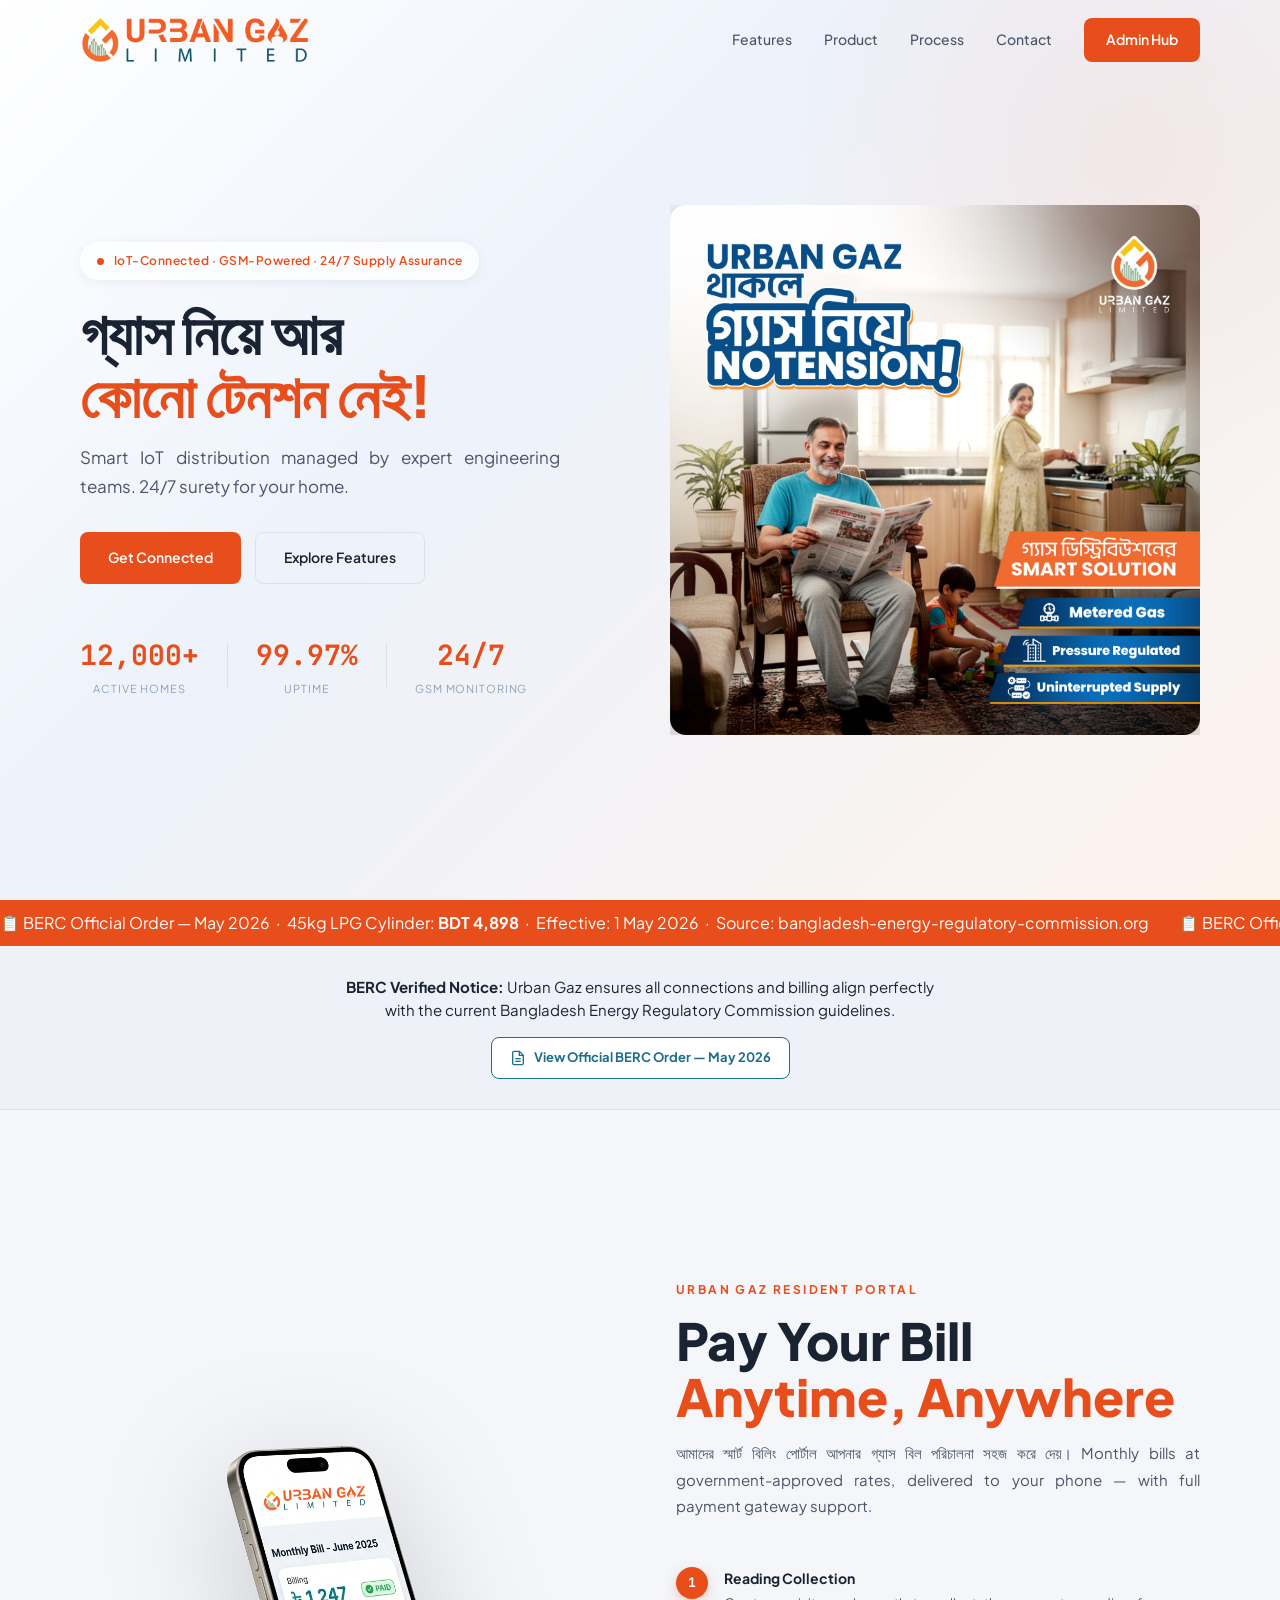
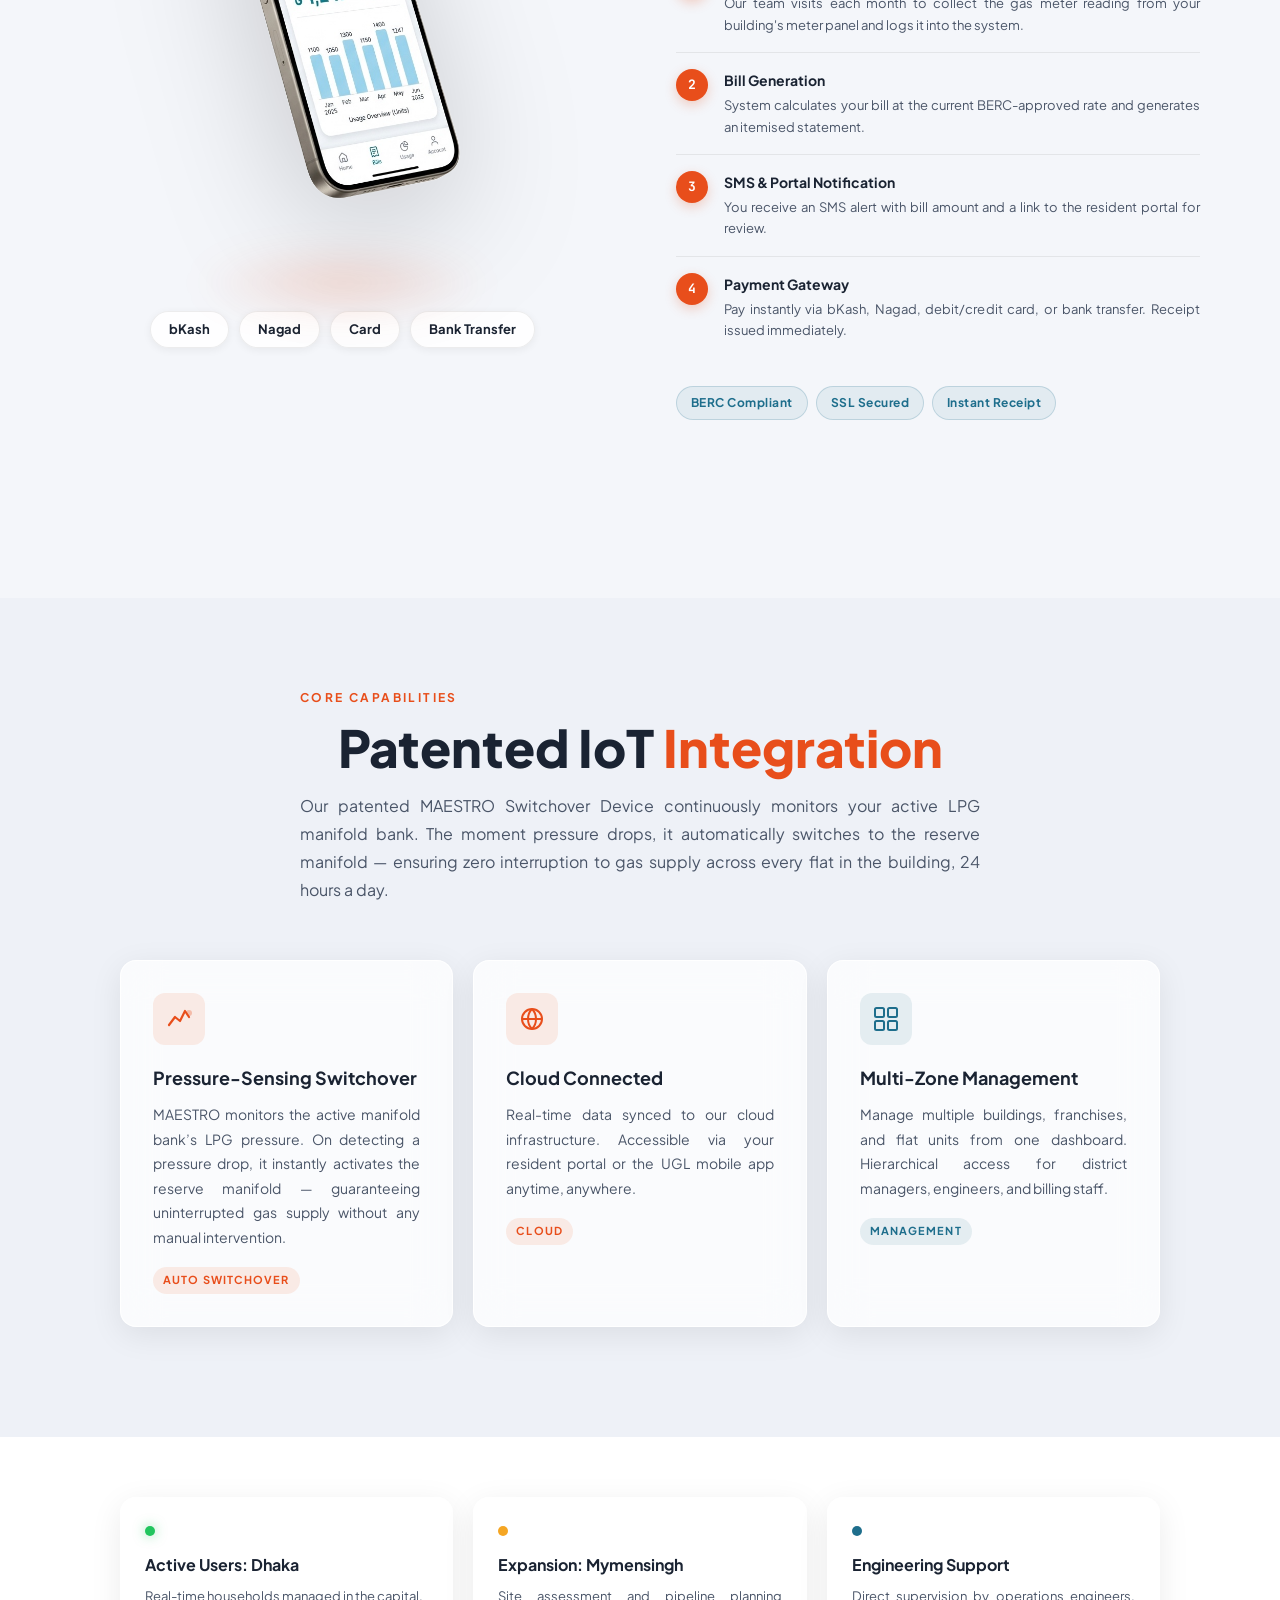
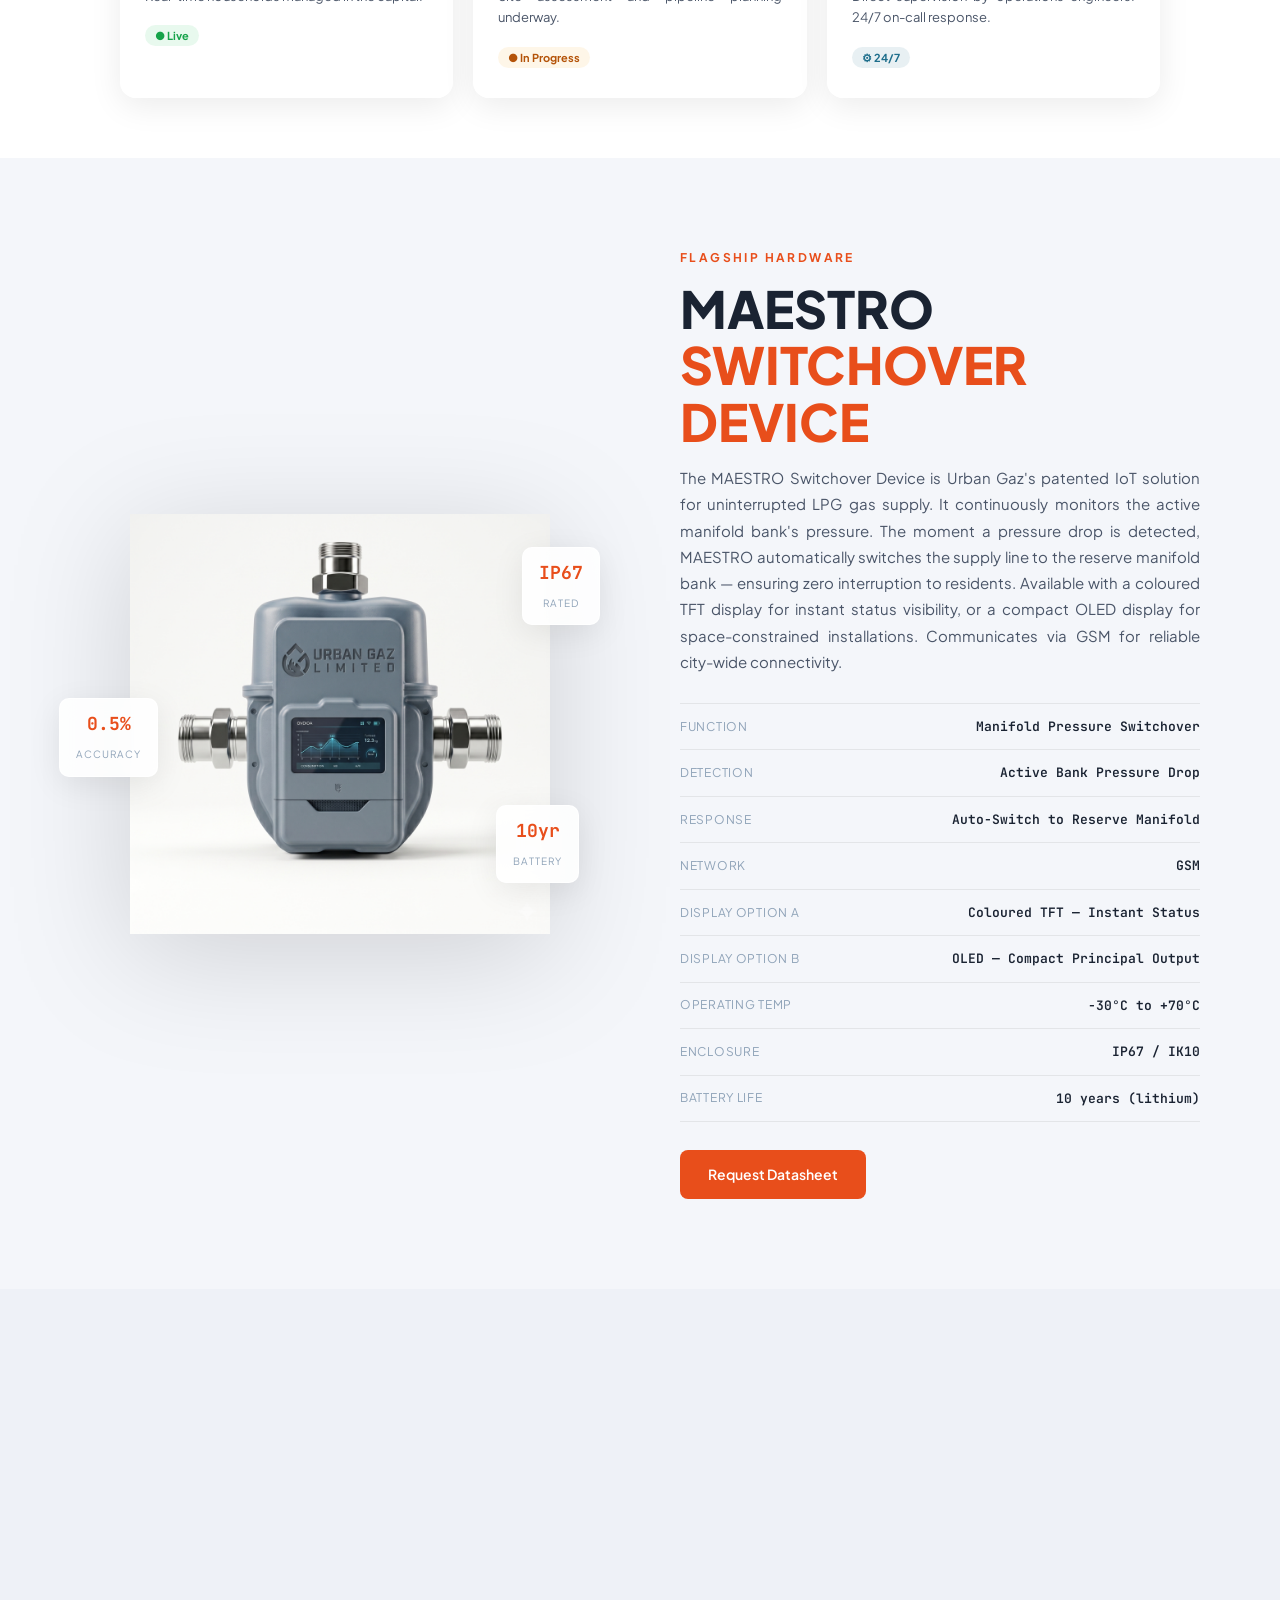
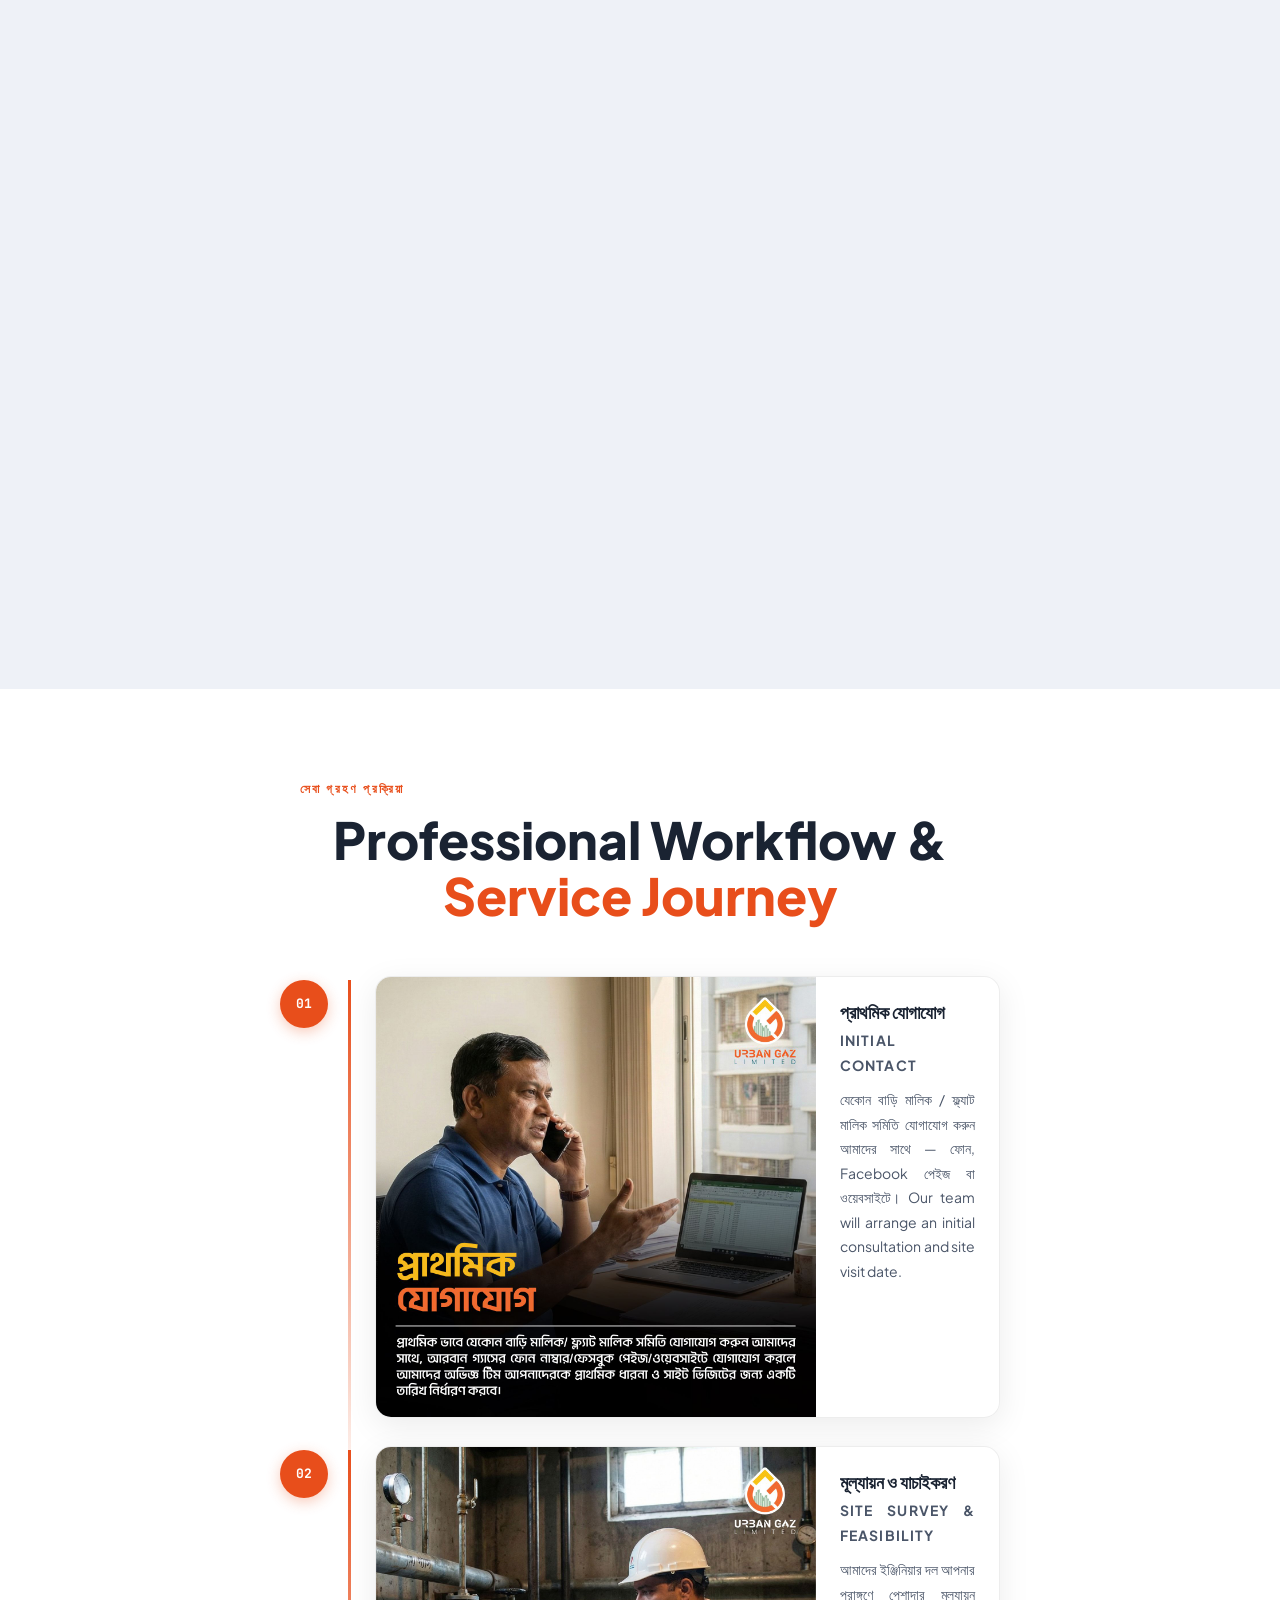
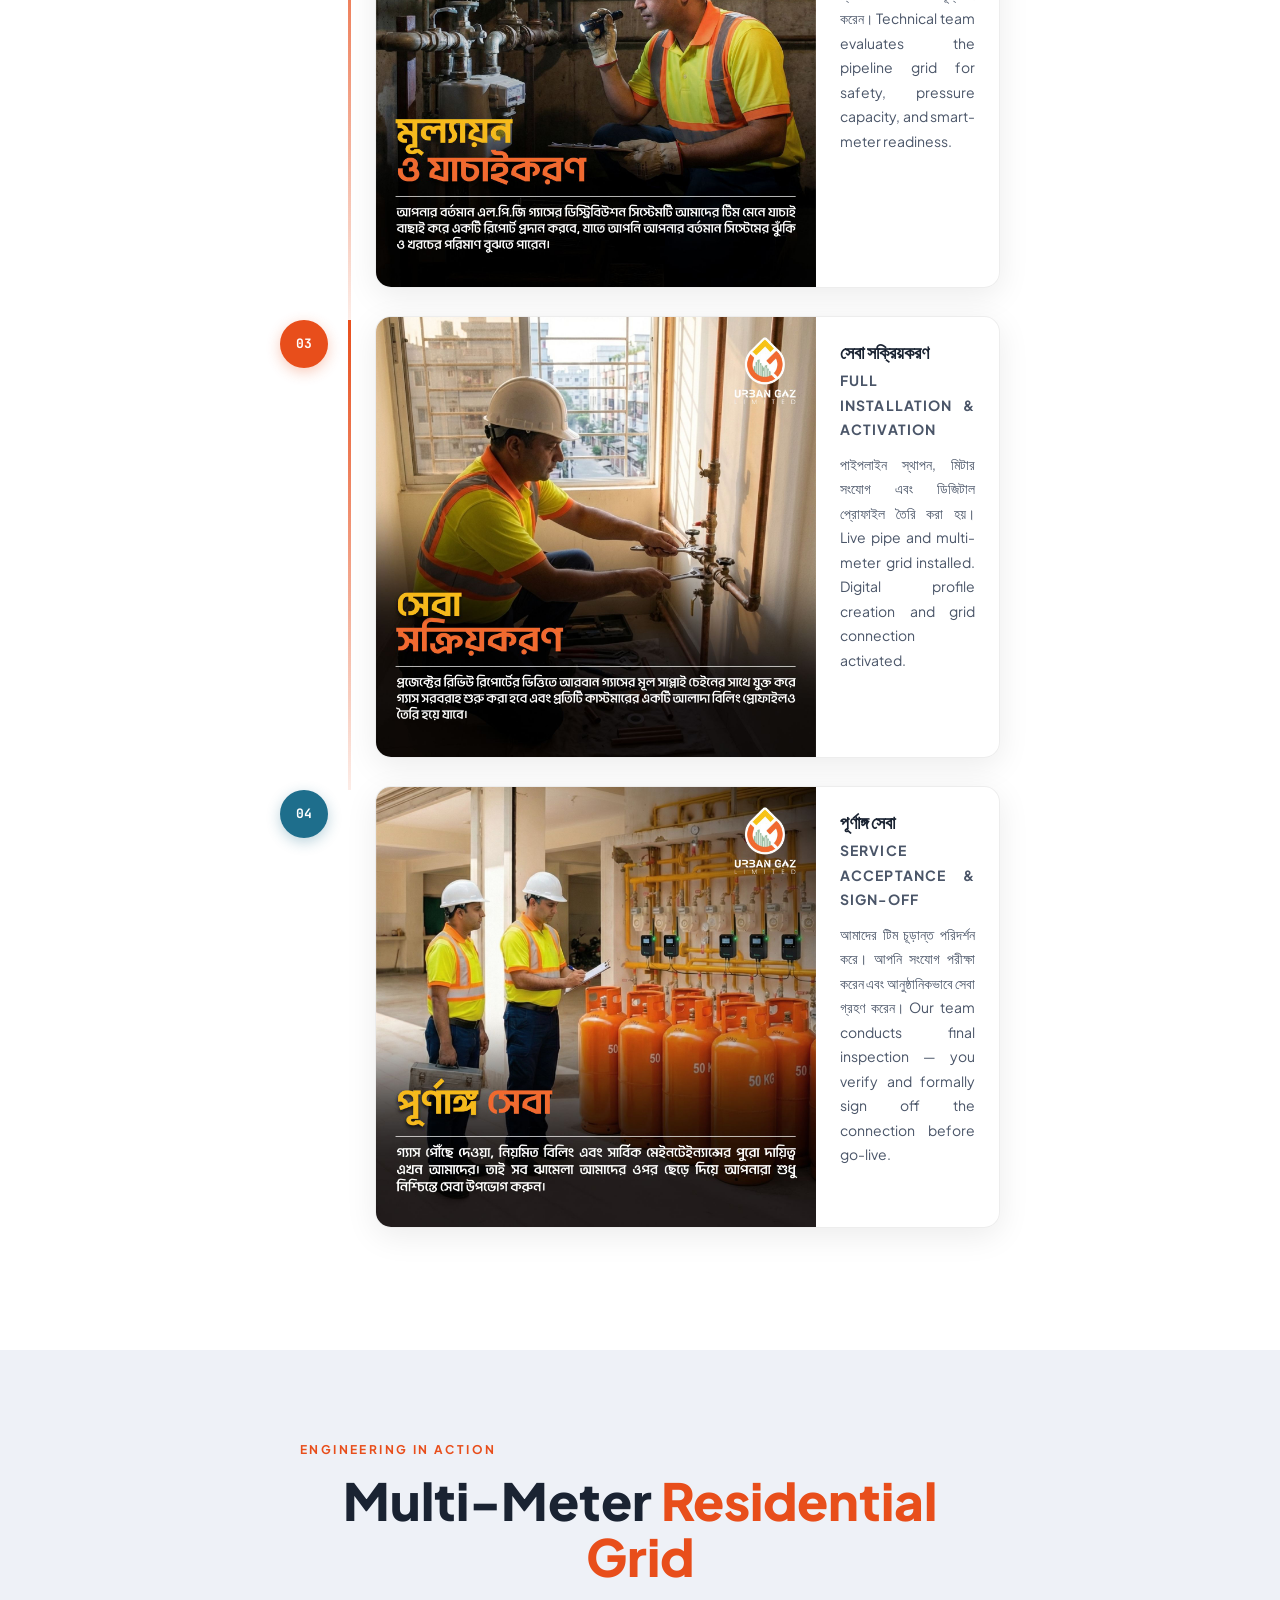
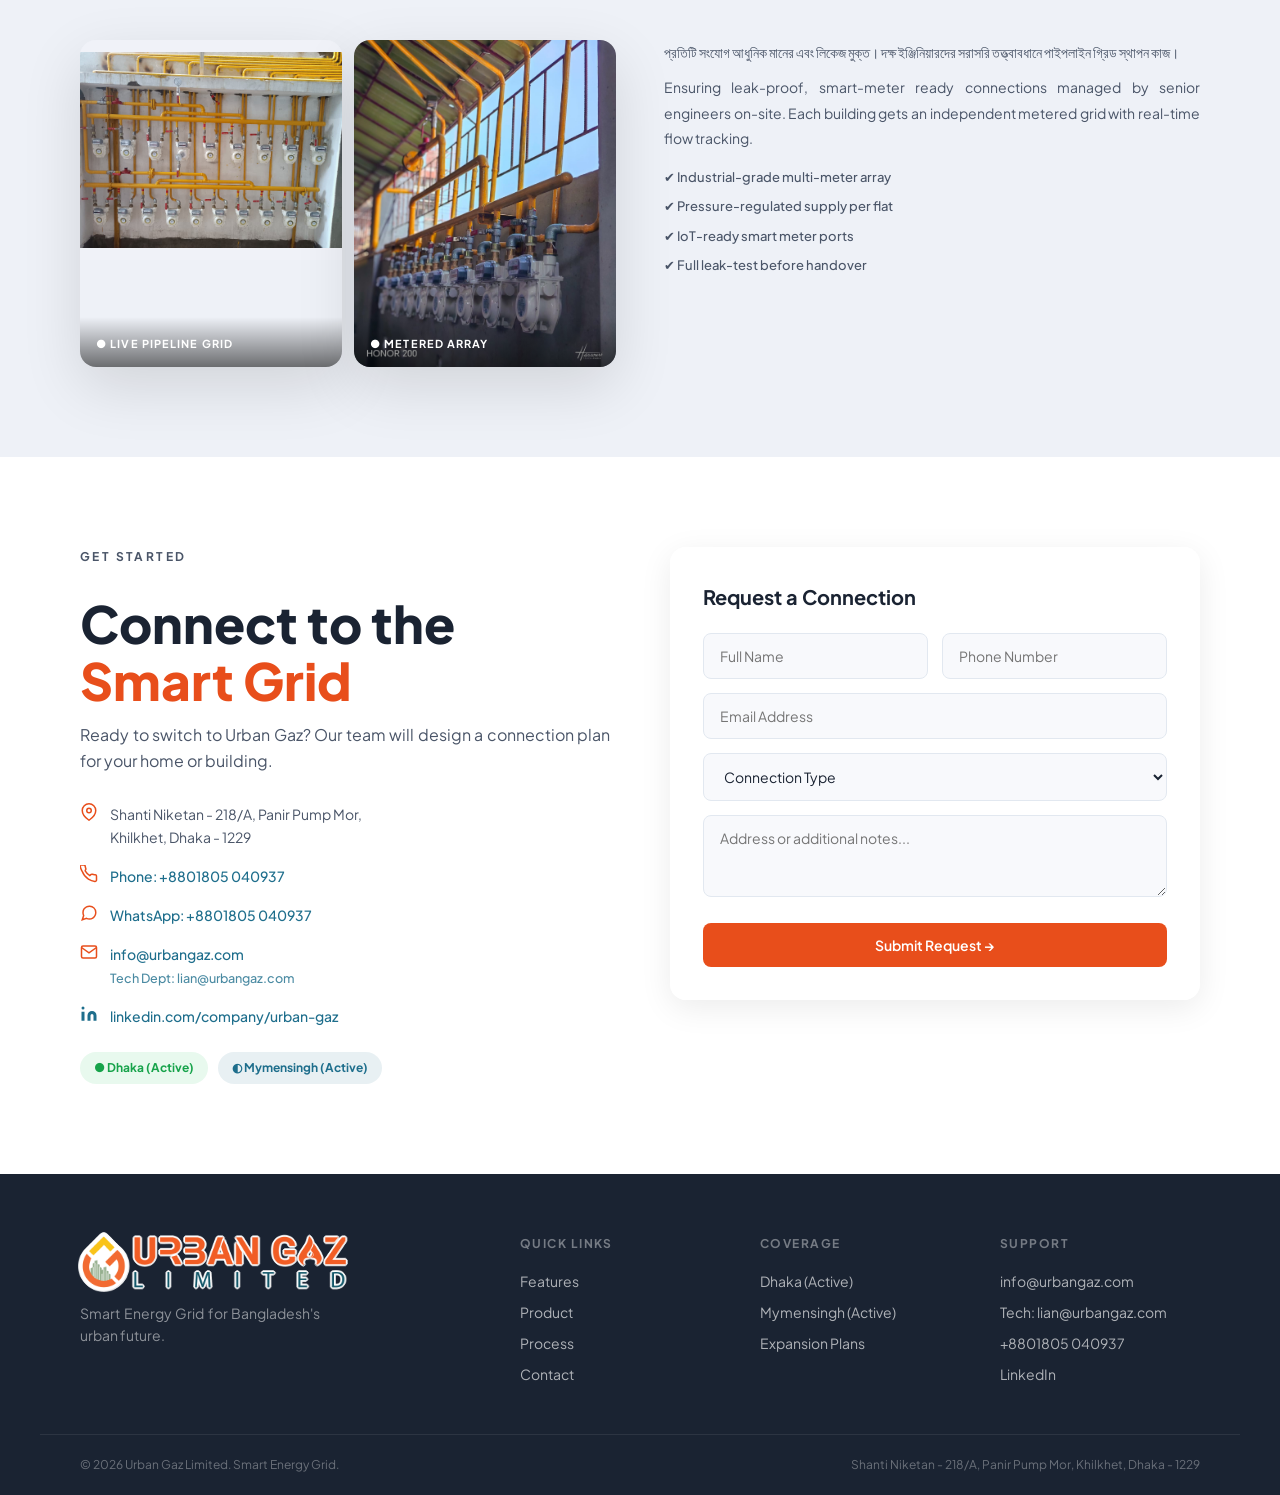
==== commit 5c2f018a: "feat: integrate formsubmit to contact form" ====
--- a/index.html
+++ b/index.html
@@ -460,21 +460,25 @@
         </div>
       </div>
       <div class="contact-form-col reveal" data-delay="150">
-        <form class="contact-form glass" id="contactForm">
+        <form class="contact-form glass" id="contactForm" action="https://formsubmit.co/info@urbangaz.com" method="POST">
           <h3>Request a Connection</h3>
           <div class="form-row">
-            <input type="text" placeholder="Full Name" required>
-            <input type="tel" placeholder="Phone Number" required>
-          </div>
-          <input type="email" placeholder="Email Address">
-          <select>
+            <input type="text" name="name" placeholder="Full Name" required>
+            <input type="tel" name="phone" placeholder="Phone Number" required>
+          </div>
+          <input type="email" name="email" placeholder="Email Address">
+          <select name="connection_type">
             <option value="">Connection Type</option>
             <option>Residential — Single Flat</option>
             <option>Residential — Building</option>
             <option>Commercial</option>
             <option>Industrial</option>
           </select>
-          <textarea placeholder="Address or additional notes..." rows="3"></textarea>
+          <textarea name="message" placeholder="Address or additional notes..." rows="3"></textarea>
+          
+          <input type="hidden" name="_captcha" value="false">
+          <input type="hidden" name="_subject" value="New Connection Request - Urban Gaz">
+          
           <button type="submit" class="btn-primary btn-full">Submit Request &rarr;</button>
         </form>
       </div>
--- a/style.css
+++ b/style.css
@@ -373,9 +373,9 @@
 .wt-body.glass{background:rgba(255,255,255,.85);border:1px solid var(--border-subtle);border-radius:var(--radius);overflow:hidden;margin-left:4px;margin-bottom:32px;box-shadow:var(--shadow)}
 
 /* Photo LEFT · Text RIGHT */
-.wt-row{display:grid;grid-template-columns:280px 1fr;align-items:stretch}
+.wt-row{display:grid;grid-template-columns:440px 1fr;align-items:stretch}
 .wt-img{
-  width:100%;height:100%;min-height:220px;
+  width:100%;height:100%;min-height:300px;
   object-fit:contain;
   object-position:center top;
   background:#f0f2f8;
